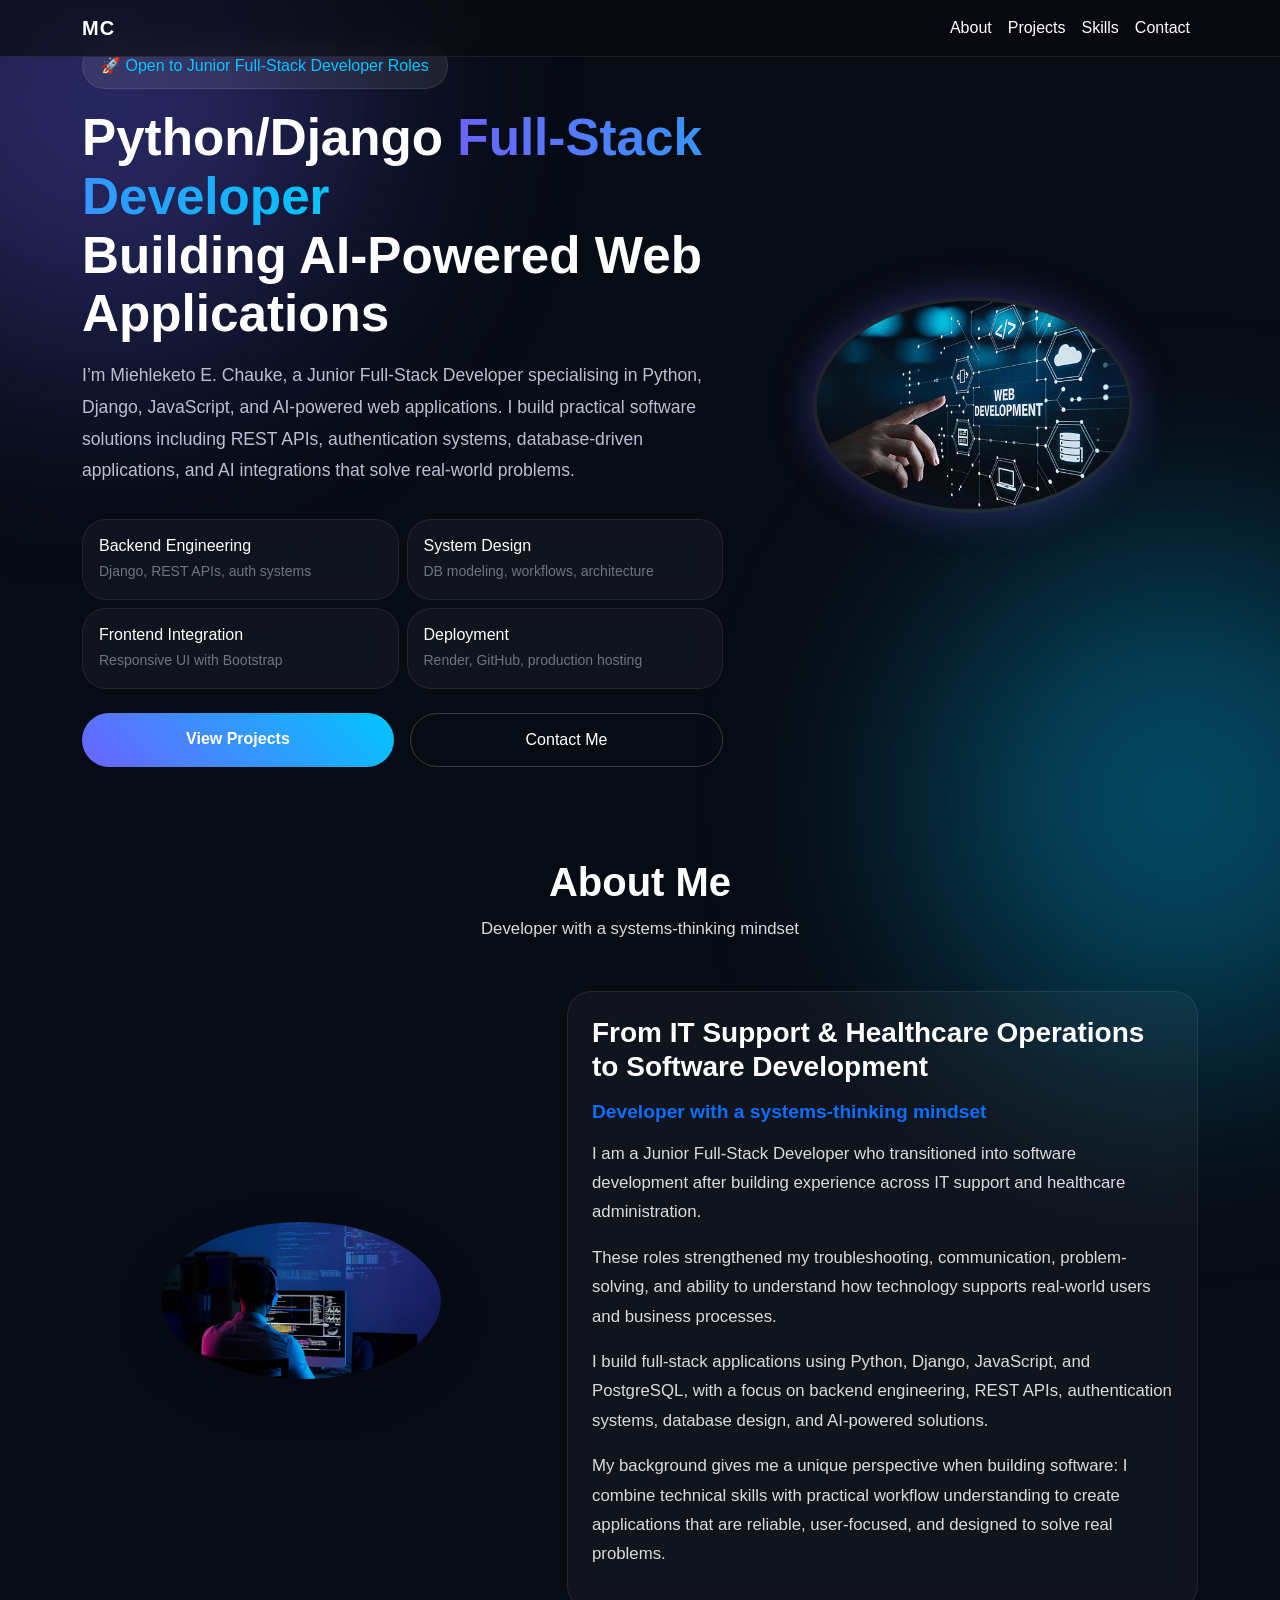
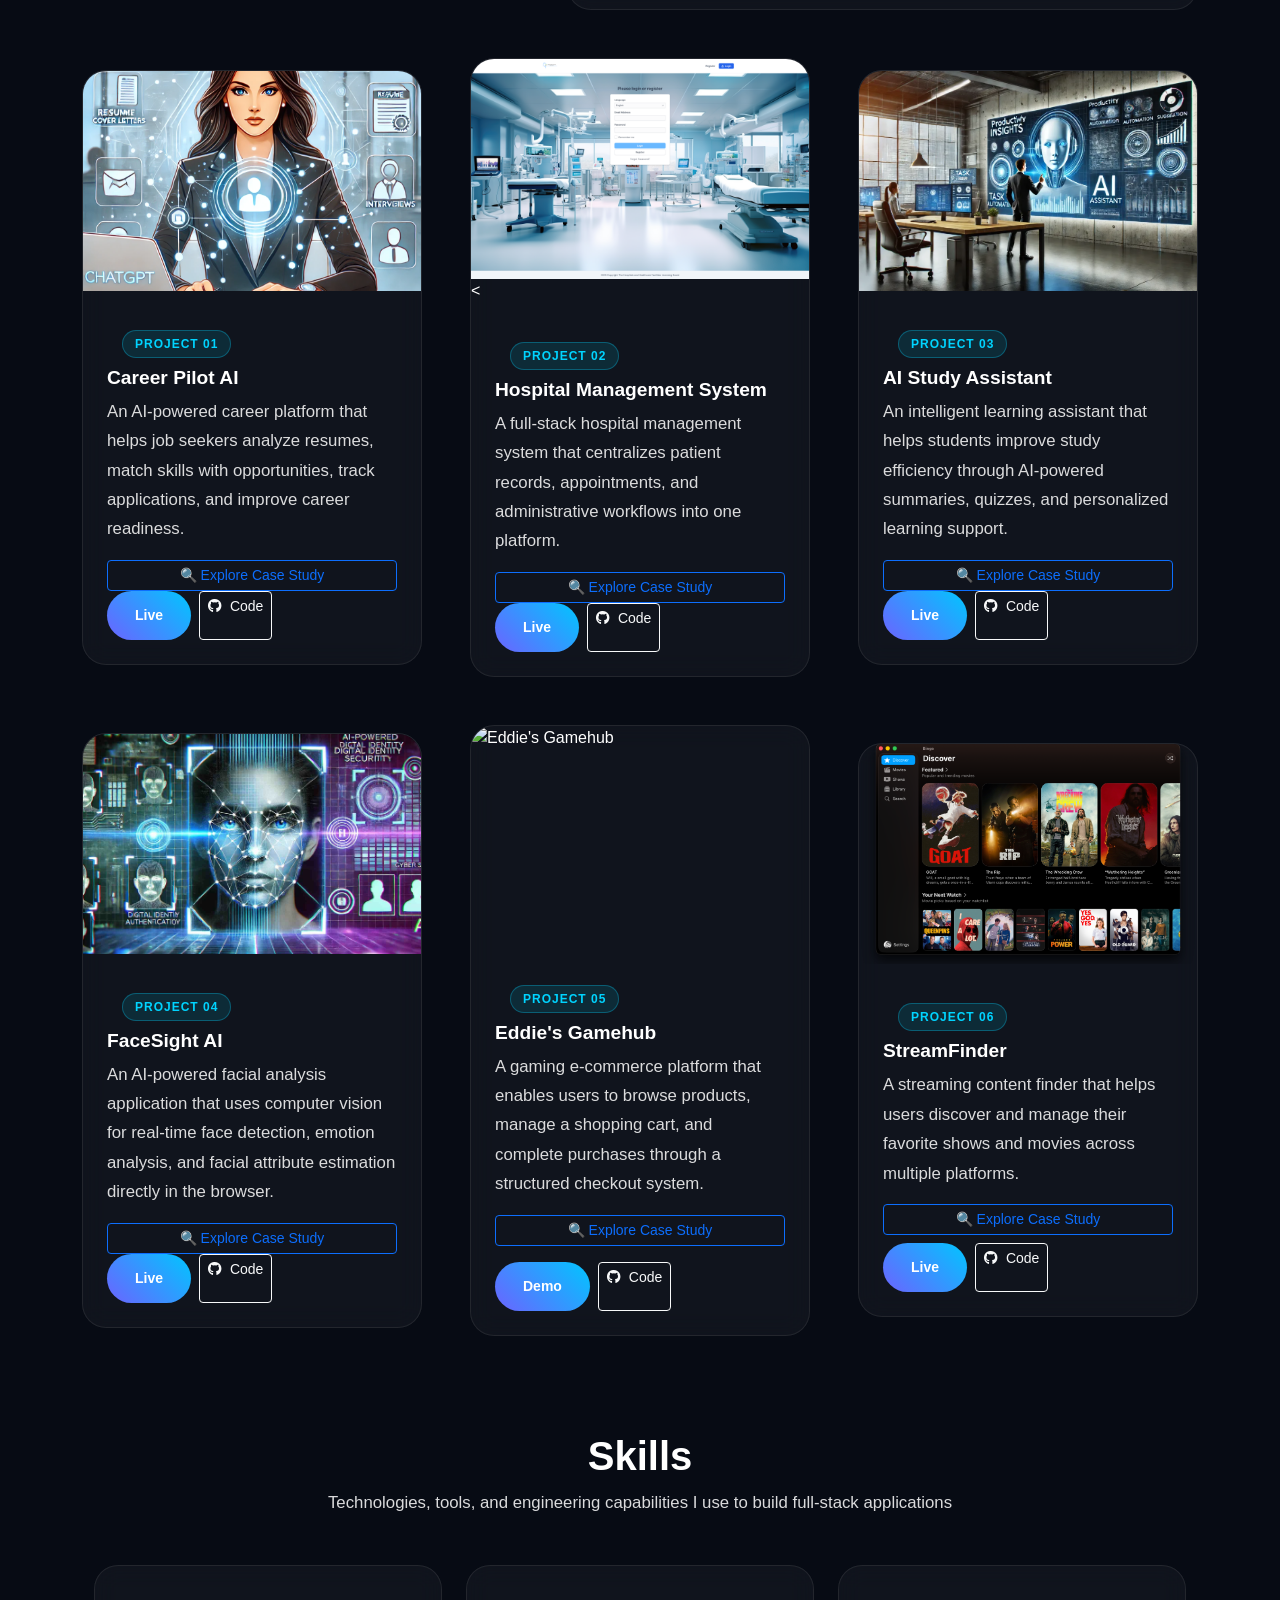
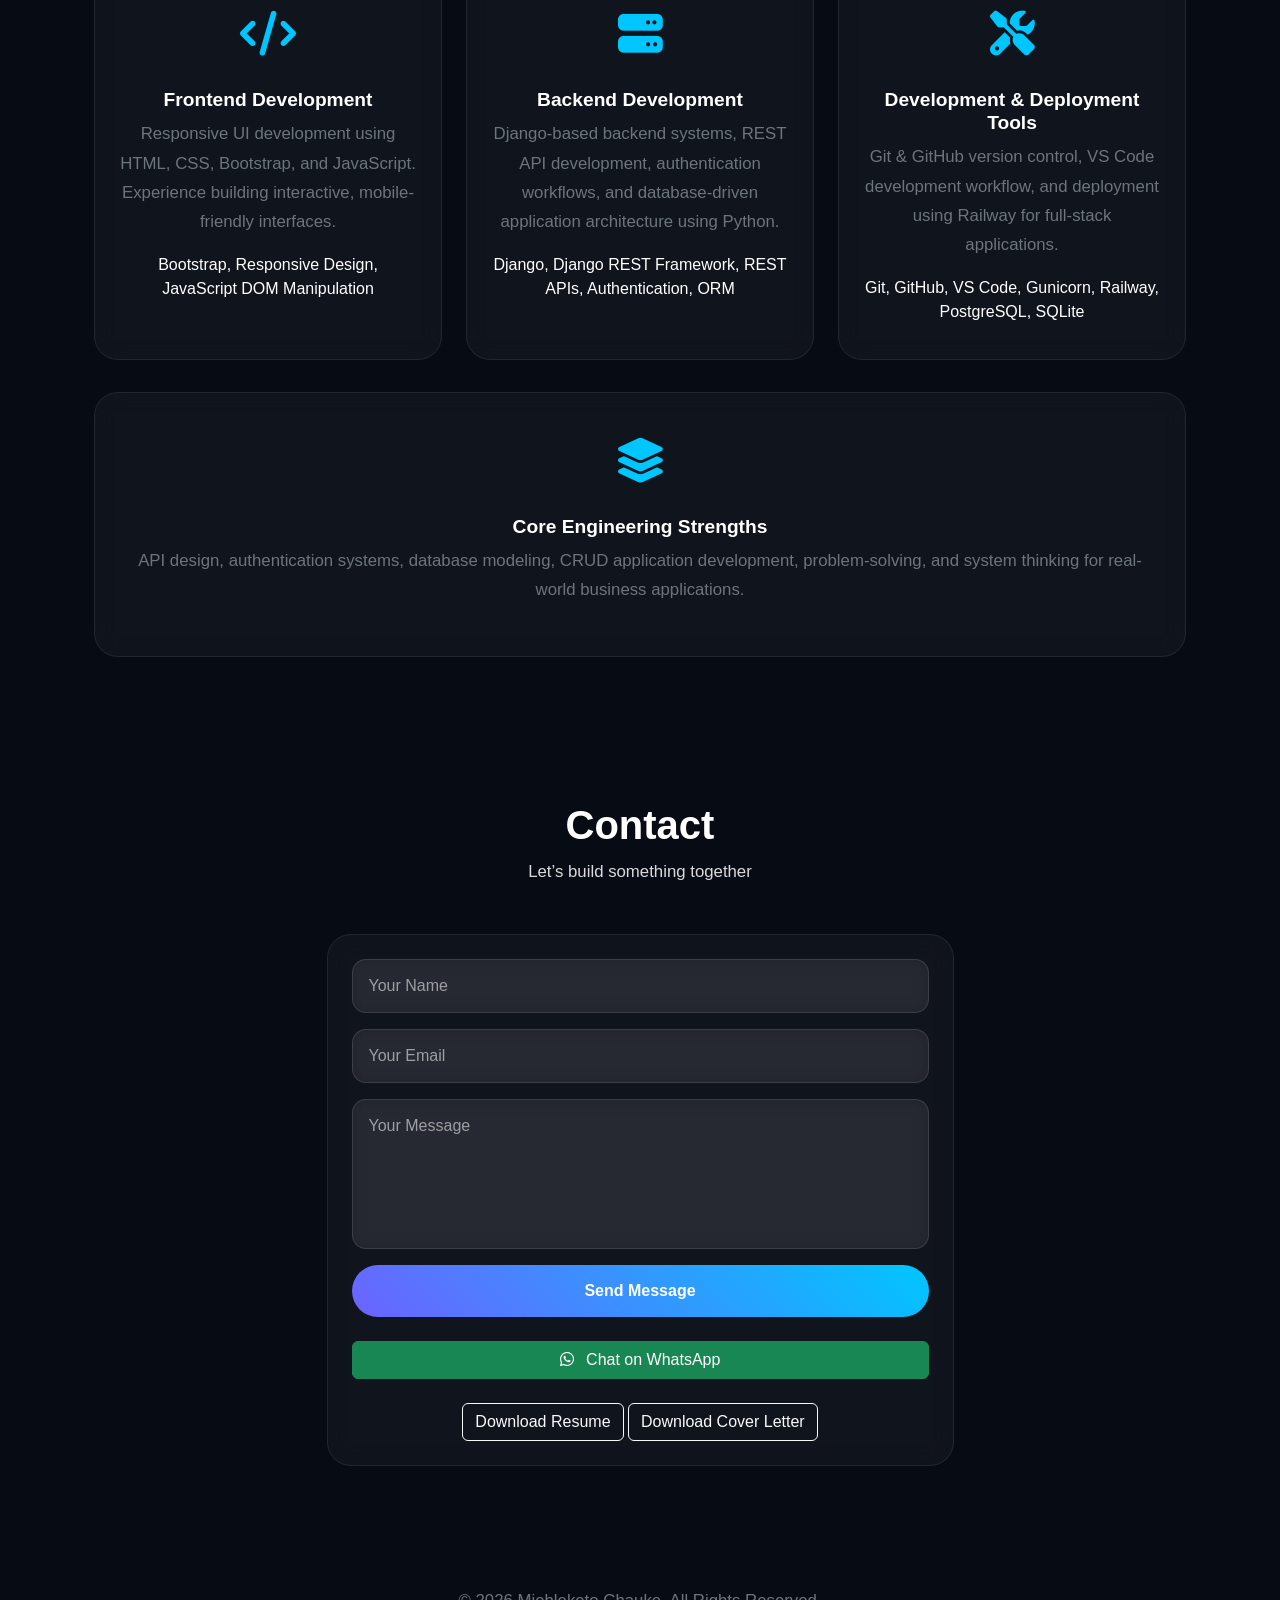
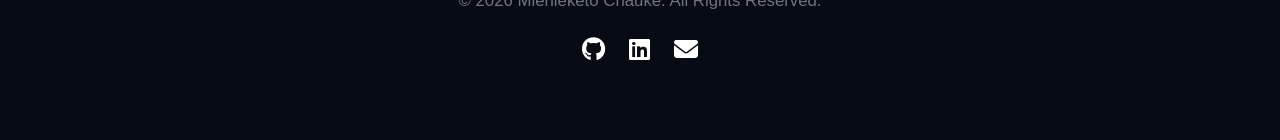
==== index.html @ 741ef3fc "Update portfolio project links and styling" ====
<!-- CACHE TEST 2026 FIX -->
<!DOCTYPE html>
<html lang="en">
<head>
<meta charset="UTF-8" />
<meta name="viewport" content="width=device-width, initial-scale=1.0"/>

<title>Miehleketo Chauke | Full-Stack Developer</title>

<!-- Bootstrap -->
<link href="https://cdn.jsdelivr.net/npm/bootstrap@5.3.3/dist/css/bootstrap.min.css" rel="stylesheet">

<!-- Font Awesome -->
<link rel="stylesheet"
href="https://cdnjs.cloudflare.com/ajax/libs/font-awesome/6.5.2/css/all.min.css"/>

<!-- AOS Animation -->
<link href="https://unpkg.com/aos@2.3.4/dist/aos.css" rel="stylesheet">

<style>

/* =========================
   GLOBAL
========================= */

:root{
    --primary:#6c63ff;
    --secondary:#00c6ff;
    --bg:#070b14;
    --card:#111827;
    --text:#ffffff;
    --muted:#b8c1d1;
}

html{
    scroll-behavior:smooth;
}

body{
    background:var(--bg);
    color:var(--text);
    font-family:'Segoe UI',sans-serif;
    overflow-x:hidden;
}

/* Background Glow */

body::before,
body::after{
    content:"";
    position:fixed;
    width:500px;
    height:500px;
    border-radius:50%;
    filter:blur(120px);
    z-index:-1;
    opacity:.35;
}

body::before{
    background:var(--primary);
    top:-150px;
    left:-150px;
}

body::after{
    background:var(--secondary);
    bottom:-150px;
    right:-150px;
}

/* =========================
   NAVBAR
========================= */

.navbar{
    background:rgba(10,10,15,.65);
    backdrop-filter:blur(10px);
    border-bottom:1px solid rgba(255,255,255,.08);
}

.navbar-brand{
    font-weight:700;
    letter-spacing:1px;
}

.nav-link{
    color:white !important;
    transition:.3s;
}

.nav-link:hover{
    color:var(--secondary) !important;
}

/* =========================
   HERO
========================= */

.hero-section{
    min-height:90vh;
    display:flex;
    align-items:center;
    position:relative;
}

.hero-badge{
    background:rgba(255,255,255,.08);
    border:1px solid rgba(255,255,255,.1);
    padding:10px 18px;
    border-radius:30px;
    display:inline-block;
    margin-bottom:20px;
    color:var(--secondary);
}

.hero-title {
    font-size: clamp(1.9rem, 4vw, 3.6rem);
    font-weight: 800;
    line-height: 1.15;
}
.gradient-text{
    background:linear-gradient(90deg,var(--primary),var(--secondary));
    -webkit-background-clip:text;
    -webkit-text-fill-color:transparent;
}

.hero-description{
    color:var(--muted);
    font-size:1.1rem;
    line-height:1.8;
    max-width:700px;
}

.hero-buttons{
    margin-top:35px;
}

.btn-glow{
    background:linear-gradient(45deg,var(--primary),var(--secondary));
    border:none;
    color:white;
    padding:14px 28px;
    border-radius:40px;
    font-weight:600;
    transition:.35s;
}

.btn-glow:hover{
    transform:translateY(-3px);
    box-shadow:0 0 25px rgba(108,99,255,.5);
}

.btn-outline-custom{
    border:1px solid rgba(255,255,255,.2);
    color:white;
    padding:14px 28px;
    border-radius:40px;
    transition:.3s;
}

.btn-outline-custom:hover{
    background:white;
    color:black;
}

.hero-image{
    width:320px;
    border-radius:50%;
    border:4px solid rgba(255,255,255,.1);
    box-shadow:0 0 40px rgba(108,99,255,.35);
    animation:float 4s ease-in-out infinite;
}

@keyframes float{
    0%{transform:translateY(0px);}
    50%{transform:translateY(-12px);}
    100%{transform:translateY(0px);}
}

/* =========================
   SECTION TITLE
========================= */

.section-title{
    font-size:2.5rem;
    font-weight:700;
}

.section-subtitle{
    color:var(--muted);
}

/* =========================
   GLASS CARD
========================= */

.glass{
    background:rgba(255,255,255,.04);
    border:1px solid rgba(255,255,255,.08);
    border-radius:24px;
    backdrop-filter:blur(12px);
    transition:.35s;
}

.glass:hover{
    transform:translateY(-8px);
    box-shadow:0 10px 30px rgba(0,0,0,.35);
}

/* =========================
   PROJECTS
========================= */

.project-card{
    overflow:hidden;
    height:100%;
}

.project-card img{
    height:220px;
    width:100%;
    object-fit:cover;
}

.project-content{
    padding:24px;
}

.project-content p{
    color:var(--muted);
}

.badge-tech{
    background:rgba(255,255,255,.08);
    color:white;
    padding:8px 12px;
    border-radius:20px;
    font-size:.75rem;
}

/* =========================
   SKILLS
========================= */

.skill-card{
    padding:35px 25px;
    text-align:center;
    height:100%;
}

.skill-icon{
    font-size:2.8rem;
    margin-bottom:20px;
    color:var(--secondary);
}

/* =========================
   CONTACT
========================= */
.form-control{
    background: rgba(255,255,255,0.06);
    border: 1px solid rgba(255,255,255,0.12);
    color: white;
    padding: 14px 16px;
    border-radius: 14px;
    transition: .3s ease;
    backdrop-filter: blur(10px);
}

.form-control::placeholder{
    color: rgba(255,255,255,0.55);
}

.form-control:focus{
    background: rgba(255,255,255,0.08);
    color: white;
    border-color: var(--secondary);
    box-shadow: 0 0 0 4px rgba(0,198,255,0.12);
}

textarea.form-control{
    resize: none;
}

/* =========================
   RESPONSIVE
========================= */

#about p {
    font-size: 1.05rem;
    line-height: 1.75;
    color: rgba(255,255,255,0.85);
    margin-bottom: 1rem;
}

#about h5 {
    font-size: 1.2rem;
    font-weight: 700;
}

/* =========================
   RESPONSIVE
========================= */

@media (max-width: 576px) {

    .hero-section {
        text-align: center;
        padding-top: 100px;
        padding-bottom: 60px;
    }

    .hero-buttons {
        justify-content: center;
    }

    #about p {
        font-size: 0.98rem;
        line-height: 1.7;
    }

    #about h5 {
        font-size: 1.1rem;
        text-align: center;
    }
}

.project-number{
    display:inline-block;
    align-self:flex-start;
    margin:15px 15px 0;
    padding:4px 12px;
    font-size:.75rem;
    font-weight:700;
    letter-spacing:1px;
    text-transform:uppercase;
    color:#00d4ff;
    background:rgba(0,212,255,.12);
    border:1px solid rgba(0,212,255,.3);
    border-radius:50px;
}

</style>
</head>

<body>

<!-- ================= NAVBAR ================= -->

<nav class="navbar navbar-expand-lg fixed-top">
    <div class="container">

        <a class="navbar-brand text-white" href="#">
            MC
        </a>

        <button class="navbar-toggler text-white"
                data-bs-toggle="collapse"
                data-bs-target="#navMenu">
            <i class="fas fa-bars"></i>
        </button>

        <div class="collapse navbar-collapse" id="navMenu">

            <ul class="navbar-nav ms-auto">

                <li class="nav-item">
                    <a class="nav-link" href="#about">About</a>
                </li>

                <li class="nav-item">
                    <a class="nav-link" href="#projects">Projects</a>
                </li>

                <li class="nav-item">
                    <a class="nav-link" href="#skills">Skills</a>
                </li>

                <li class="nav-item">
                    <a class="nav-link" href="#contact">Contact</a>
                </li>

            </ul>

        </div>
    </div>
</nav>

<!-- ================= HERO ================= -->

<section class="hero-section" id="home">
<div class="container">

<div class="row align-items-center g-4">

<!-- LEFT -->
<div class="col-lg-7" data-aos="fade-right">

<div class="hero-badge">
    🚀 Open to Junior Full-Stack Developer Roles
</div>

<h1 class="hero-title mb-3">

    Python/Django
    <span class="gradient-text">
        Full-Stack Developer
    </span>

    <br>

    Building AI-Powered Web Applications

</h1>

</h1>

<p class="hero-description">
<p class="hero-description">

I’m Miehleketo E. Chauke, a Junior Full-Stack Developer specialising in
Python, Django, JavaScript, and AI-powered web applications.

I build practical software solutions including REST APIs, authentication
systems, database-driven applications, and AI integrations that solve
real-world problems.

</p>

<!-- VALUE GRID -->
<div class="row mt-4 g-2">

<div class="col-12 col-md-6">
    <div class="glass p-3 h-100">
        <h6 class="mb-1">Backend Engineering</h6>
        <small class="text-secondary">
            Django, REST APIs, auth systems
        </small>
    </div>
</div>

<div class="col-12 col-md-6">
    <div class="glass p-3 h-100">
        <h6 class="mb-1">System Design</h6>
        <small class="text-secondary">
            DB modeling, workflows, architecture
        </small>
    </div>
</div>

<div class="col-12 col-md-6">
    <div class="glass p-3 h-100">
        <h6 class="mb-1">Frontend Integration</h6>
        <small class="text-secondary">
            Responsive UI with Bootstrap
        </small>
    </div>
</div>

<div class="col-12 col-md-6">
    <div class="glass p-3 h-100">
        <h6 class="mb-1">Deployment</h6>
        <small class="text-secondary">
            Render, GitHub, production hosting
        </small>
    </div>
</div>

</div>

<!-- CTA -->
<div class="hero-buttons d-flex flex-column flex-sm-row gap-3 mt-4">

<a href="#projects" class="btn btn-glow w-100 w-sm-auto">
    View Projects
</a>

<a href="#contact" class="btn btn-outline-custom w-100 w-sm-auto">
    Contact Me
</a>

</div>

</div>

<!-- RIGHT -->
<div class="col-lg-5 text-center" data-aos="fade-left">

<img src="assets/img/portfolio/WEB.jpg"
     alt="Miehleketo Chauke"
     class="hero-image img-fluid">

</div>

</div>

</div>
</section>

<!-- ================= ABOUT ================= -->

<section id="about" class="py-5">

<div class="container">

<div class="text-center mb-5"
     data-aos="fade-up">

<h2 class="section-title">
    About Me
</h2>

<p class="section-subtitle">
    Developer with a systems-thinking mindset
</p>

</div>

<div class="row align-items-center g-5">

<div class="col-lg-5 text-center"
     data-aos="zoom-in">

<img src="assets/img/portfolio/which-development-job-is-right-for-you.jpg"
     class="img-fluid rounded-circle shadow-lg"
     style="max-width:280px;">

</div>
<div class="col-lg-7" data-aos="fade-left">

    <div class="glass p-4">

        <h3 class="fw-bold mb-3">
            From IT Support & Healthcare Operations to Software Development
        </h3>

        <h5 class="text-primary mb-3">
            Developer with a systems-thinking mindset
        </h5>


        <p>
            I am a Junior Full-Stack Developer who transitioned into software
            development after building experience across IT support and
            healthcare administration.
        </p>


        <p>
            These roles strengthened my troubleshooting, communication,
            problem-solving, and ability to understand how technology supports
            real-world users and business processes.
        </p>


        <p>
            I build full-stack applications using Python, Django, JavaScript,
            and PostgreSQL, with a focus on backend engineering, REST APIs,
            authentication systems, database design, and AI-powered solutions.
        </p>


        <p>
            My background gives me a unique perspective when building software:
            I combine technical skills with practical workflow understanding
            to create applications that are reliable, user-focused, and
            designed to solve real problems.
        </p>

    </div>

</div>

<!-- ================= PROJECTS ================= -->


 <!-- ================= Career Pilot AI ================= -->

 
<div class="col-md-6 col-lg-4" data-aos="fade-up">

    <div class="glass project-card h-100 d-flex flex-column">

        <!-- Project Image -->
        <img src="assets/img/portfolio/ai.png"
             class="img-fluid"
             alt="Career Pilot AI">

        <div class="project-content d-flex flex-column flex-grow-1">
<!-- Project Number -->
<span class="project-number mb-2">
    Project 01
</span>

<!-- Project Title -->
<h5 class="fw-bold mb-2">
    Career Pilot AI
</h5>

<!-- Short Description -->
<p class="mb-3">
    An AI-powered career platform that helps job seekers analyze
    resumes, match skills with opportunities, track applications,
    and improve career readiness.
</p>

            <!-- Case Study Button -->
            <button
                class="btn btn-outline-primary btn-sm"
                data-bs-toggle="collapse"
                data-bs-target="#careerPilotAI">

                🔍 Explore Case Study

            </button>
<!-- Expandable Details -->
<div class="collapse mt-4" id="careerPilotAI">

    <div class="project-details">

        <p class="project-text mb-3">
            <strong>Problem:</strong>
            I noticed that many job seekers struggle with improving their
            CVs, understanding missing skills, and keeping track of multiple
            job applications. I wanted to build a platform that could make
            the job search process more organised and data-driven.
        </p>


        <p class="project-text mb-3">
            <strong>Solution:</strong>
            Career Pilot AI is an AI-powered career platform that helps users
            analyse resumes, compare skills against job requirements, track
            applications, and receive AI-based career recommendations.
        </p>


        <h6 class="fw-bold">
            Features
        </h6>


        <ul class="project-highlights mb-3">

            <li>
                AI resume analysis with ATS-style scoring
            </li>

            <li>
                CV-to-job matching and skill gap identification
            </li>

            <li>
                Job application tracking dashboard
            </li>

            <li>
                AI career assistant for guidance and recommendations
            </li>

        </ul>


        <p class="project-text mb-3">
            <strong>Technical Highlights:</strong>
            Built with Django REST Framework, PostgreSQL, JavaScript,
            JWT authentication, document processing, and Groq AI
            integration for intelligent resume and job analysis.
        </p>


        <!-- Technical Challenges -->
        <h6 class="fw-bold">
            Technical Challenges & Solutions
        </h6>


        <ul class="project-highlights mb-3">


            <li>
                <strong>Challenge: Integrating AI Responses Into My Application</strong><br>
                One of the biggest challenges was making sure AI-generated
                responses could be used reliably by the frontend dashboard.
                AI responses are not always returned in the same format.
                <br><br>
                <strong>Solution:</strong>
                I improved my prompt design, structured the expected AI output,
                and added validation to make sure the application could
                process the responses correctly.
            </li>


            <li>
                <strong>Challenge: Building Secure User Authentication</strong><br>
                Protecting user information and making sure only authorised
                users could access their data was an important part of the
                application.
                <br><br>
                <strong>Solution:</strong>
                I implemented JWT authentication using access and refresh
                tokens to secure API endpoints and manage user sessions.
            </li>


            <li>
                <strong>Challenge: Extracting Information From CV Documents</strong><br>
                Reading information from uploaded resumes was challenging
                because different CV formats contain different structures.
                <br><br>
                <strong>Solution:</strong>
                I researched document processing techniques and implemented
                PDF and DOCX extraction using Python libraries to convert
                uploaded files into readable text for AI analysis.
            </li>


            <li>
                <strong>Challenge: Designing the Application Database</strong><br>
                The system needed to manage users, profiles, applications,
                and application tracking events while keeping the data
                organised.
                <br><br>
                <strong>Solution:</strong>
                I designed Django models and relationships using the ORM,
                which helped me understand how to structure data for a
                larger full-stack application.
            </li>


            <li>
                <strong>Challenge: Deploying a Full AI Application</strong><br>
                Deploying an application with authentication, databases,
                static files, and external APIs required additional testing.
                <br><br>
                <strong>Solution:</strong>
                I configured environment variables, PostgreSQL, Gunicorn,
                and Railway deployment settings to successfully run the
                application in production.
            </li>


        </ul>


        <!-- Technologies -->
        <div class="d-flex flex-wrap gap-2 mb-3">

            <span class="badge-tech">Python</span>
            <span class="badge-tech">Django</span>
            <span class="badge-tech">DRF</span>
            <span class="badge-tech">PostgreSQL</span>
            <span class="badge-tech">JavaScript</span>
            <span class="badge-tech">JWT</span>
            <span class="badge-tech">Groq API</span>
            <span class="badge-tech">AI Integration</span>
            <span class="badge-tech">Railway</span>

        </div>


    </div>

</div>

  <!-- Action Buttons -->
<div class="d-flex gap-2 mt-auto">

    <a href="https://career-pilot-production-4a61.up.railway.app/"
       class="btn btn-glow btn-sm"
       target="_blank"
       rel="noopener noreferrer">

        Live
    </a>


    <a href="https://github.com/Chauke12345/Career-Pilot"
       class="btn btn-outline-light btn-sm"
       target="_blank"
       rel="noopener noreferrer">

        <i class="fab fa-github me-1"></i>
        Code

    </a>

</div>

</div> <!-- /.project-content -->

</div> <!-- /.project-card -->

</div> <!-- /.col -->

            <!-- ================= Hospital Management System ================= -->
<div class="col-md-6 col-lg-4" data-aos="fade-up">

    <div class="glass project-card h-100 d-flex flex-column">

        <!-- Project Image -->
        <img src="assets/img/portfolio/hospital image.png"
             class="img-fluid"
             alt="Hospital Management System">

        <<div class="project-content d-flex flex-column flex-grow-1">

    <!-- Project Number -->
    <span class="project-number mb-2">
        Project 02
    </span>

    <!-- Project Title -->
    <h5 class="fw-bold mb-2">
        Hospital Management System
    </h5>

    <!-- Short Description -->
    <p class="mb-3">
        A full-stack hospital management system that centralizes
        patient records, appointments, and administrative workflows
        into one platform.
    </p>

            <!-- Case Study Button -->
            <button
                class="btn btn-outline-primary btn-sm"
                data-bs-toggle="collapse"
                data-bs-target="#hospitalManagement">

                🔍 Explore Case Study

            </button>

   <!-- Expandable Details -->
<div class="collapse mt-4" id="hospitalManagement">

    <div class="project-details">

        <p class="project-text mb-3">
            <strong>Problem:</strong>
            Having experience around healthcare workflows helped me understand
            how important organised patient information and efficient processes
            are. Manual processes can make it difficult to manage appointments,
            patient records, and daily administrative tasks.
        </p>


        <p class="project-text mb-3">
            <strong>Solution:</strong>
            I built a Hospital Management System that helps organise patient
            information, appointments, admissions, and healthcare workflows
            in one centralised platform.
        </p>


        <h6 class="fw-bold">
            Features
        </h6>


        <ul class="project-highlights mb-3">

            <li>
                Patient record management
            </li>

            <li>
                Doctor and appointment management
            </li>

            <li>
                Admission and patient tracking workflows
            </li>

            <li>
                User authentication and access management
            </li>

        </ul>


        <p class="project-text mb-3">
            <strong>Technical Highlights:</strong>
            Built with Django and PostgreSQL using Django ORM,
            relational database models, authentication workflows,
            CRUD operations, and role-based access control.
        </p>


        <!-- Technical Challenges -->
        <h6 class="fw-bold">
            Technical Challenges & Solutions
        </h6>


        <ul class="project-highlights mb-3">


            <li>
                <strong>Challenge: Designing Healthcare Data Relationships</strong><br>
                One of the biggest challenges was deciding how different
                healthcare records should connect, such as patients,
                doctors, appointments, admissions, and prescriptions.
                <br><br>
                <strong>Solution:</strong>
                I designed Django models with clear relationships using
                foreign keys and the ORM, which helped me understand how
                real-world processes can be represented in a database.
            </li>


            <li>
                <strong>Challenge: Managing Different User Permissions</strong><br>
                Different users need access to different parts of the system,
                which required thinking carefully about security and access.
                <br><br>
                <strong>Solution:</strong>
                I implemented authentication and permission-based access
                controls to make sure users could only access features
                relevant to their roles.
            </li>


            <li>
                <strong>Challenge: Turning Real Healthcare Workflows Into Software</strong><br>
                Converting processes like admissions, appointments, and
                patient tracking into application features required planning.
                <br><br>
                <strong>Solution:</strong>
                I analysed existing healthcare workflows and broke them down
                into smaller features before designing the application
                structure.
            </li>


            <li>
                <strong>Challenge: Keeping Data Accurate and Organised</strong><br>
                Healthcare systems depend on reliable information, so
                preventing incorrect or incomplete data was important.
                <br><br>
                <strong>Solution:</strong>
                I used Django forms, model validation, and database
                relationships to improve data consistency and reduce errors.
            </li>


        </ul>


        <!-- Technologies -->
        <div class="d-flex flex-wrap gap-2 mb-3">

            <span class="badge-tech">Python</span>
            <span class="badge-tech">Django</span>
            <span class="badge-tech">Bootstrap</span>
            <span class="badge-tech">PostgreSQL</span>

        </div>


    </div>

</div>

            <!-- Action Buttons -->
            <div class="d-flex gap-2 mt-auto">

                <a href="https://miehleketo.pythonanywhere.com/"
                   class="btn btn-glow btn-sm"
                   target="_blank"
                   rel="noopener noreferrer">

                    Live

                </a>

                <a href="https://github.com/Chauke12345/Hospital_Patients_Management.git"
                   class="btn btn-outline-light btn-sm"
                   target="_blank"
                   rel="noopener noreferrer">

                    <i class="fab fa-github me-1"></i>
                    Code

                </a>

            </div>

        </div>

    </div>

</div>
          <!-- ================= AI Study Assistant ================= -->
<div class="col-md-6 col-lg-4" data-aos="fade-up">

    <div class="glass project-card h-100 d-flex flex-column">

        <!-- Project Image -->
        <img src="assets/img/portfolio/AI ASSIST.webp"
             class="img-fluid"
             alt="AI Study Assistant">
<div class="project-content d-flex flex-column flex-grow-1">

    <!-- Project Number -->
    <span class="project-number mb-2">
        Project 03
    </span>

    <!-- Project Title -->
    <h5 class="fw-bold mb-2">
        AI Study Assistant
    </h5>

    <!-- Short Description -->
    <p class="mb-3">
        An intelligent learning assistant that helps students improve
        study efficiency through AI-powered summaries, quizzes,
        and personalized learning support.
    </p>

            <!-- Case Study Button -->
            <button
                class="btn btn-outline-primary btn-sm"
                data-bs-toggle="collapse"
                data-bs-target="#aiStudyAssistant">

                🔍 Explore Case Study

            </button>

      <!-- Expandable Details -->
<div class="collapse mt-4" id="aiStudyAssistant">

    <div class="project-details">

        <p class="project-text mb-3">
            <strong>Problem:</strong>
            I wanted to build a tool that could help students study more
            effectively by making it easier to understand learning material,
            create practice questions, and receive quick feedback.
        </p>


        <p class="project-text mb-3">
            <strong>Solution:</strong>
            AI Study Assistant is an AI-powered learning platform that helps
            users summarise study content, generate quizzes, evaluate answers,
            and organise their learning process using AI features.
        </p>


        <h6 class="fw-bold">
            Features
        </h6>


        <ul class="project-highlights mb-3">

            <li>
                AI-generated summaries from study material
            </li>

            <li>
                Quiz generation using Groq API
            </li>

            <li>
                Automated answer evaluation and feedback
            </li>

            <li>
                Tracking and managing learning activities
            </li>

        </ul>


        <p class="project-text mb-3">
            <strong>Technical Highlights:</strong>
            Built with Django and PostgreSQL, integrating Groq AI for
            generating learning content, Django ORM for data management,
            authentication workflows, and deployed using Gunicorn on Render.
        </p>


        <!-- Technical Challenges -->
        <h6 class="fw-bold">
            Technical Challenges & Solutions
        </h6>


        <ul class="project-highlights mb-3">


            <li>
                <strong>Challenge: Connecting an AI Service to My Application</strong><br>
                One of the biggest learning points was understanding how to
                communicate with an external AI API and use the responses
                inside my Django application.
                <br><br>
                <strong>Solution:</strong>
                I integrated the Groq API, learned how to send structured
                requests, handle responses, and display AI-generated content
                correctly to users.
            </li>


            <li>
                <strong>Challenge: Getting Consistent AI Responses</strong><br>
                AI responses can sometimes vary, which made it difficult to
                display information in a predictable way.
                <br><br>
                <strong>Solution:</strong>
                I improved my prompts and structured the expected output
                format so the application could process AI responses more
                reliably.
            </li>


            <li>
                <strong>Challenge: Managing AI-Generated Data</strong><br>
                Storing study materials, generated quizzes, and user progress
                required careful planning.
                <br><br>
                <strong>Solution:</strong>
                I designed Django models and database relationships to store
                and manage learning data in a structured way.
            </li>


            <li>
                <strong>Challenge: Deploying an AI Application</strong><br>
                Deploying an application with external APIs and database
                requirements required additional configuration.
                <br><br>
                <strong>Solution:</strong>
                I learned how to configure environment variables, connect
                PostgreSQL, use Gunicorn, and deploy the application on
                Render successfully.
            </li>


        </ul>


        <!-- Technologies -->
        <div class="d-flex flex-wrap gap-2 mb-3">

            <span class="badge-tech">Python</span>
            <span class="badge-tech">Django</span>
            <span class="badge-tech">PostgreSQL</span>
            <span class="badge-tech">Groq API</span>
            <span class="badge-tech">Bootstrap</span>
            <span class="badge-tech">Gunicorn</span>
            <span class="badge-tech">Render</span>

        </div>


    </div>

</div>
          <!-- Action Buttons -->
<div class="d-flex gap-2 mt-auto">

    <a href="https://ai-study-assistant-production-0cdc.up.railway.app/"
       class="btn btn-glow btn-sm"
       target="_blank">

        Live

    </a>

    <a href="https://github.com/Chauke12345/AI-Study-Assistant.git"
      class="btn btn-outline-light btn-sm"
                   target="_blank"
                   rel="noopener noreferrer">

                    <i class="fab fa-github me-1"></i>
        Code

    </a>

</div>

</div> <!-- /.project-content -->

</div> <!-- /.project-card -->

</div> <!-- /.col -->
            <!-- ================= FaceSight AI ================= -->
<div class="col-md-6 col-lg-4" data-aos="fade-up">

    <div class="glass project-card h-100 d-flex flex-column">

        <!-- Project Image -->
        <img src="assets/img/portfolio/face.jpg"
             class="img-fluid"
             alt="FaceSight AI">

       <div class="project-content d-flex flex-column flex-grow-1">

    <!-- Project Number -->
    <span class="project-number mb-2">
        Project 04
    </span>

    <!-- Project Title -->
    <h5 class="fw-bold mb-2">
        FaceSight AI
    </h5>

    <!-- Short Description -->
    <p class="mb-3">
        An AI-powered facial analysis application that uses computer
        vision for real-time face detection, emotion analysis,
        and facial attribute estimation directly in the browser.
    </p>

            <!-- Case Study Button -->
            <button
                class="btn btn-outline-primary btn-sm"
                data-bs-toggle="collapse"
                data-bs-target="#faceSightAI">

                🔍 Explore Case Study

            </button>

      <!-- Expandable Details -->
<div class="collapse mt-4" id="faceSightAI">

    <div class="project-details">

        <p class="project-text mb-3">
            <strong>Problem:</strong>
            I wanted to explore how AI could be used in a practical web
            application. Many computer vision tools require users to install
            extra software or use complex setups, so I wanted to create a
            simpler browser-based experience.
        </p>


        <p class="project-text mb-3">
            <strong>Solution:</strong>
            FaceSight AI is a browser-based facial analysis application that
            uses the user's webcam to detect faces, analyse emotions, and
            estimate facial attributes without requiring additional software
            installation.
        </p>


        <h6 class="fw-bold">
            Features
        </h6>


        <ul class="project-highlights mb-3">

            <li>
                Real-time face detection using a webcam
            </li>

            <li>
                Emotion recognition and facial analysis
            </li>

            <li>
                Age and gender estimation
            </li>

            <li>
                AI processing directly in the browser using face-api.js
            </li>

        </ul>


        <p class="project-text mb-3">
            <strong>Technical Highlights:</strong>
            Built with Django and JavaScript, integrating face-api.js for
            browser-based AI processing, webcam access, machine learning
            models, and deployed using Gunicorn on Railway.
        </p>


        <!-- Technical Challenges -->
        <h6 class="fw-bold">
            Technical Challenges & Solutions
        </h6>


        <ul class="project-highlights mb-3">


            <li>
                <strong>Challenge: Running AI Models in the Browser</strong><br>
                One of the biggest challenges was understanding how to run
                machine learning models efficiently without sending all the
                processing to the backend.
                <br><br>
                <strong>Solution:</strong>
                I researched browser-based AI tools and used face-api.js to
                run the models directly in the user's browser, reducing
                server workload and improving response time.
            </li>


            <li>
                <strong>Challenge: Connecting the Webcam with the Application</strong><br>
                Accessing the user's camera and processing live video was
                challenging because browser permissions and video streams
                needed to be handled correctly.
                <br><br>
                <strong>Solution:</strong>
                I used JavaScript browser media APIs to request webcam access,
                capture video input, and connect the stream with the AI
                detection process.
            </li>


            <li>
                <strong>Challenge: Loading AI Models Correctly</strong><br>
                The application needed to make sure all required AI models
                were loaded before starting face detection.
                <br><br>
                <strong>Solution:</strong>
                I created a model loading process that checks when the AI
                files are ready before allowing detection to begin.
            </li>


            <li>
                <strong>Challenge: Improving Real-Time Performance</strong><br>
                Running face detection continuously can affect browser
                performance, especially on lower-powered devices.
                <br><br>
                <strong>Solution:</strong>
                I adjusted the detection process and reduced unnecessary
                processing to create a smoother user experience while
                maintaining accurate results.
            </li>


        </ul>


        <!-- Technologies -->
        <div class="d-flex flex-wrap gap-2 mb-3">

            <span class="badge-tech">Python</span>
            <span class="badge-tech">Django</span>
            <span class="badge-tech">JavaScript</span>
            <span class="badge-tech">face-api.js</span>
            <span class="badge-tech">Computer Vision</span>
            <span class="badge-tech">Railway</span>

        </div>


    </div>

</div>

    <!-- Action Buttons -->
<div class="d-flex gap-2 mt-auto">
<a 
    href="https://web-production-8699f.up.railway.app"
     class="btn btn-glow btn-sm"
                   target="_blank"
                   rel="noopener noreferrer">
    Live
</a>

    <a href="https://github.com/Chauke12345/FaceSight-AI"
     class="btn btn-outline-light btn-sm"
                   target="_blank"
                   rel="noopener noreferrer">

                    <i class="fab fa-github me-1"></i>
        Code

    </a>

</div>

</div> <!-- /.project-content -->

</div> <!-- /.project-card -->

</div> <!-- /.col -->

<!-- ================= Project 5 - Eddie's Gamehub ================= -->
<div class="col-md-6 col-lg-4" data-aos="fade-up">

    <div class="glass project-card h-100 d-flex flex-column">

        <!-- Project Image -->
        <img src="assets/img/portfolio/kof4.jpg"
             class="img-fluid"
             alt="Eddie's Gamehub">

        <div class="project-content d-flex flex-column flex-grow-1">

            <!-- Project Number -->
            <span class="project-number mb-2">
                Project 05
            </span>

            <!-- Project Title -->
            <h5 class="fw-bold mb-2">
                Eddie's Gamehub
            </h5>

            <!-- Short Description -->
            <p class="mb-3">
                A gaming e-commerce platform that enables users to browse
                products, manage a shopping cart, and complete purchases
                through a structured checkout system.
            </p>

           <!-- Case Study Button -->
<button
    class="btn btn-outline-primary btn-sm mb-3"
    data-bs-toggle="collapse"
    data-bs-target="#eddiesGamehub">

    🔍 Explore Case Study

</button>


<!-- Expandable Case Study -->
<div class="collapse mt-4" id="eddiesGamehub">

    <div class="project-details">

        <h6 class="fw-bold mb-3">
            Technical Challenges & Solutions
        </h6>


        <ul class="mb-0">


            <li class="mb-3">

                <strong>
                    Challenge: Building a Shopping Cart System
                </strong>

                <br>

                Creating a shopping cart required users to add products,
                update quantities, and keep their selections before checkout.

                <br><br>

                <strong>
                    Solution:
                </strong>

                I implemented Django sessions to store cart information,
                allowing users to manage items without requiring an account.
                This helped me understand session management and temporary
                data storage in web applications.

            </li>



            <li class="mb-3">

                <strong>
                    Challenge: Designing the Database Structure
                </strong>

                <br>

                Connecting products, customers, orders, and order items
                correctly was challenging because each part of the system
                depended on accurate relationships.

                <br><br>

                <strong>
                    Solution:
                </strong>

                I designed Django models using relationships between tables
                and used the Django ORM to manage product, order, and customer
                data efficiently.

            </li>



            <li class="mb-3">

                <strong>
                    Challenge: Creating the Checkout Process
                </strong>

                <br>

                Converting cart items into completed orders required handling
                customer information, product details, and order records
                correctly.

                <br><br>

                <strong>
                    Solution:
                </strong>

                I created checkout logic that processes cart data and saves
                completed orders into the database while maintaining accurate
                records of purchases.

            </li>



            <li>

                <strong>
                    Challenge: Improving the User Experience
                </strong>

                <br>

                The goal was to create an e-commerce experience that was
                simple, responsive, and easy for users to navigate.

                <br><br>

                <strong>
                    Solution:
                </strong>

                I used Bootstrap components, Django templates, and JavaScript
                enhancements to improve the interface and create a smoother
                shopping experience across different screen sizes.

            </li>


        </ul>


    </div>

</div>
            <!-- Action Buttons -->
            <div class="d-flex gap-2 mt-auto">

                <a href="https://www.youtube.com/watch?v=xmTsUmhADi0&list=PLX4Evd3Q3f9RevFMxofr29lLbGKUNFqV-&index=2"
                   class="btn btn-glow btn-sm"
                   target="_blank"
                   rel="noopener noreferrer">

                    Demo

                </a>

                <a href="https://github.com/Chauke12345/Eddies-Gamehub.git"
                   class="btn btn-outline-light btn-sm"
                   target="_blank"
                   rel="noopener noreferrer">

                    <i class="fab fa-github me-1"></i>
                    Code

                </a>

            </div>

        </div>

    </div>

</div>
  <!-- ================= Project 6 - StreamFinder ================= -->
<div class="col-md-6 col-lg-4" data-aos="fade-up">

    <div class="glass project-card h-100 d-flex flex-column">

        <!-- Project Image -->
        <img src="assets/img/portfolio/Mac-Raw-1.webp"
             class="img-fluid"
             alt="StreamFinder project screenshot">

        <div class="project-content d-flex flex-column flex-grow-1">

            <!-- Project Number -->
            <span class="project-number mb-2">
                Project 06
            </span>

            <!-- Project Title -->
            <h5 class="fw-bold mb-2">
                StreamFinder
            </h5>

            <!-- Short Description -->
            <p class="mb-3">
                A streaming content finder that helps users discover and manage
                their favorite shows and movies across multiple platforms.
            </p>


    <!-- Case Study Button -->
<button 
    class="btn btn-outline-primary btn-sm mb-2"
    data-bs-toggle="collapse"
    data-bs-target="#streamFinder">

    🔍 Explore Case Study

</button>


<!-- Expandable Details -->
<div class="collapse mt-4" id="streamFinder">

    <div class="project-details">


        <!-- Technical Challenges -->
        <h6 class="fw-bold">
            Technical Challenges & Solutions
        </h6>


        <ul class="project-highlights mb-3">


            <li>
                <strong>Challenge: Integrating the TMDB API</strong><br>
                The main challenge was understanding the external API structure,
                managing API requests, and correctly displaying movie data returned
                from the service.
                <br><br>

                <strong>Solution:</strong>
                I implemented asynchronous JavaScript requests using fetch(),
                processed JSON responses, and created dynamic rendering logic
                to display movie titles, images, descriptions, and trailers.
            </li>


            <li>
                <strong>Challenge: Handling Missing or Failed API Responses</strong><br>
                External API data could sometimes be unavailable, incomplete,
                or return unexpected results.
                <br><br>

                <strong>Solution:</strong>
                I added error handling and validation checks to prevent application
                failures and provide users with meaningful feedback when content
                could not be loaded.
            </li>


            <li>
                <strong>Challenge: Building a Dynamic User Interface</strong><br>
                Updating search results and movie information without refreshing
                the page required managing frontend interactions efficiently.
                <br><br>

                <strong>Solution:</strong>
                I used JavaScript DOM manipulation to update content dynamically,
                allowing users to search movies, view details, and browse categories
                smoothly.
            </li>


            <li>
                <strong>Challenge: Implementing the Favourite Movies Feature</strong><br>
                The application needed a way to remember user-selected movies
                without requiring a backend database.
                <br><br>

                <strong>Solution:</strong>
                I implemented browser localStorage to save favourite movies and
                restore user selections when returning to the application.
            </li>


        </ul>


    </div>

</div>

            <div class="d-flex gap-2 mt-auto">

                <a href="https://chauke12345.github.io/StreamFinder/"
                   target="_blank"
                   class="btn btn-glow btn-sm">

                    Live

                </a>


                <a href="https://github.com/Chauke12345/StreamFinder.git"
                   target="_blank"
                   class="btn btn-outline-light btn-sm">

                    <i class="fab fa-github me-1"></i>
                    Code

                </a>

            </div>


        </div>

    </div>

</div>
<!-- ================= SKILLS ================= -->

<section id="skills" class="py-5">

<div class="container">

<!-- SECTION HEADER -->
<div class="text-center mb-5"
     data-aos="fade-up">

<h2 class="section-title">
Skills
</h2>

<p class="section-subtitle">
Technologies, tools, and engineering capabilities I use to build full-stack applications
</p>


</div>

<div class="row g-4">

<!-- FRONTEND -->
<div class="col-md-4"
     data-aos="zoom-in">

<div class="glass skill-card">

<div class="skill-icon">
<i class="fas fa-code"></i>
</div>

<h5>
Frontend Development
</h5>

<p class="text-secondary">
Responsive UI development using HTML, CSS, Bootstrap, and JavaScript. Experience building interactive, mobile-friendly interfaces.
</p>
Bootstrap, Responsive Design, JavaScript DOM Manipulation

</div>
</div>

<!-- BACKEND -->
<div class="col-md-4"
     data-aos="zoom-in"
     data-aos-delay="100">

<div class="glass skill-card">

<div class="skill-icon">
<i class="fas fa-server"></i>
</div>

<h5>
Backend Development
</h5>

<p class="text-secondary">
Django-based backend systems, REST API development, authentication workflows, and database-driven application architecture using Python.
</p>
Django, Django REST Framework, REST APIs, Authentication, ORM

</div>
</div>

<!-- TOOLS -->
<div class="col-md-4"
     data-aos="zoom-in"
     data-aos-delay="200">

<div class="glass skill-card">

<div class="skill-icon">
<i class="fas fa-tools"></i>
</div>

<h5>
Development & Deployment Tools
</h5>

<p class="text-secondary">
Git & GitHub version control, VS Code development workflow, and deployment using Railway for full-stack applications.
</p>
Git, GitHub, VS Code, Gunicorn, Railway, PostgreSQL, SQLite

</div>
</div>

</div>

<!-- EXTRA SKILLS ROW -->
<div class="row g-4 mt-2">

<div class="col-md-12"
     data-aos="fade-up">

<div class="glass skill-card">

<div class="skill-icon">
<i class="fas fa-layer-group"></i>
</div>

<h5>
Core Engineering Strengths
</h5>

<p class="text-secondary">
API design, authentication systems, database modeling, CRUD application development, problem-solving, and system thinking for real-world business applications.
</p>

</div>

</div>

</div>

</div>
</section>

<!-- ================= CONTACT ================= -->

<section id="contact" class="py-5">

<div class="container">

<div class="text-center mb-5"
     data-aos="fade-up">

<h2 class="section-title">
Contact
</h2>

<p class="section-subtitle">
Let’s build something together
</p>

</div>

<div class="row justify-content-center">

<div class="col-lg-7"
     data-aos="fade-up">

<div class="glass p-4">

<form action="https://formspree.io/f/xeevvqkp"
      method="POST">

<input type="text"
       class="form-control mb-3"
       name="name"
       placeholder="Your Name"
       required>

<input type="email"
       class="form-control mb-3"
       name="email"
       placeholder="Your Email"
       required>

<textarea class="form-control mb-3"
          rows="5"
          name="message"
          placeholder="Your Message"
          required></textarea>

<button class="btn btn-glow w-100">
    Send Message
</button>

</form>
<div class="text-center mt-3">

<a href="https://wa.me/2733141222"
   target="_blank"
   class="btn btn-success w-100 mt-2">

   <i class="fab fa-whatsapp me-2"></i>
   Chat on WhatsApp
</a>

</div>

<div class="text-center mt-4">

<a href="assets/img/portfolio/CV_Miehleketo_Chauke.pdf"
   class="btn btn-outline-light"
   download>
   Download Resume
</a>

<a href="assets/img/portfolio/Edward%20_Chauke_Resume.pdf"
   class="btn btn-outline-light"
   download>
   Download Cover Letter
</a>

</div>

</div>
</div>
</div>
</div>
</section>

<!-- ================= FOOTER ================= -->

<footer class="py-4 text-center">

<div class="container">

<p class="text-secondary mb-3">
© 2026 Miehleketo Chauke. All Rights Reserved.
</p>

<div class="d-flex justify-content-center gap-4">

<a href="https://github.com/Chauke12345"
   class="text-white fs-4">
   <i class="fab fa-github"></i>
</a>

<a href="https://www.linkedin.com/in/miehleketo-chauke-9301a8232/"
   class="text-white fs-4">
   <i class="fab fa-linkedin"></i>
</a>

<a href="mailto:miehleketochauke360@gmail.com?subject=Junior%20Full-Stack%20Developer%20Opportunity"
   class="text-white fs-4">
   <i class="fas fa-envelope"></i>
</a>

</div>
</div>
</footer>

<!-- Bootstrap -->
<script src="https://cdn.jsdelivr.net/npm/bootstrap@5.3.3/dist/js/bootstrap.bundle.min.js"></script>

<!-- AOS -->
<script src="https://unpkg.com/aos@2.3.4/dist/aos.js"></script>

<script>
AOS.init({
    duration:1000,
    once:true
});
</script>

</body>
</html>
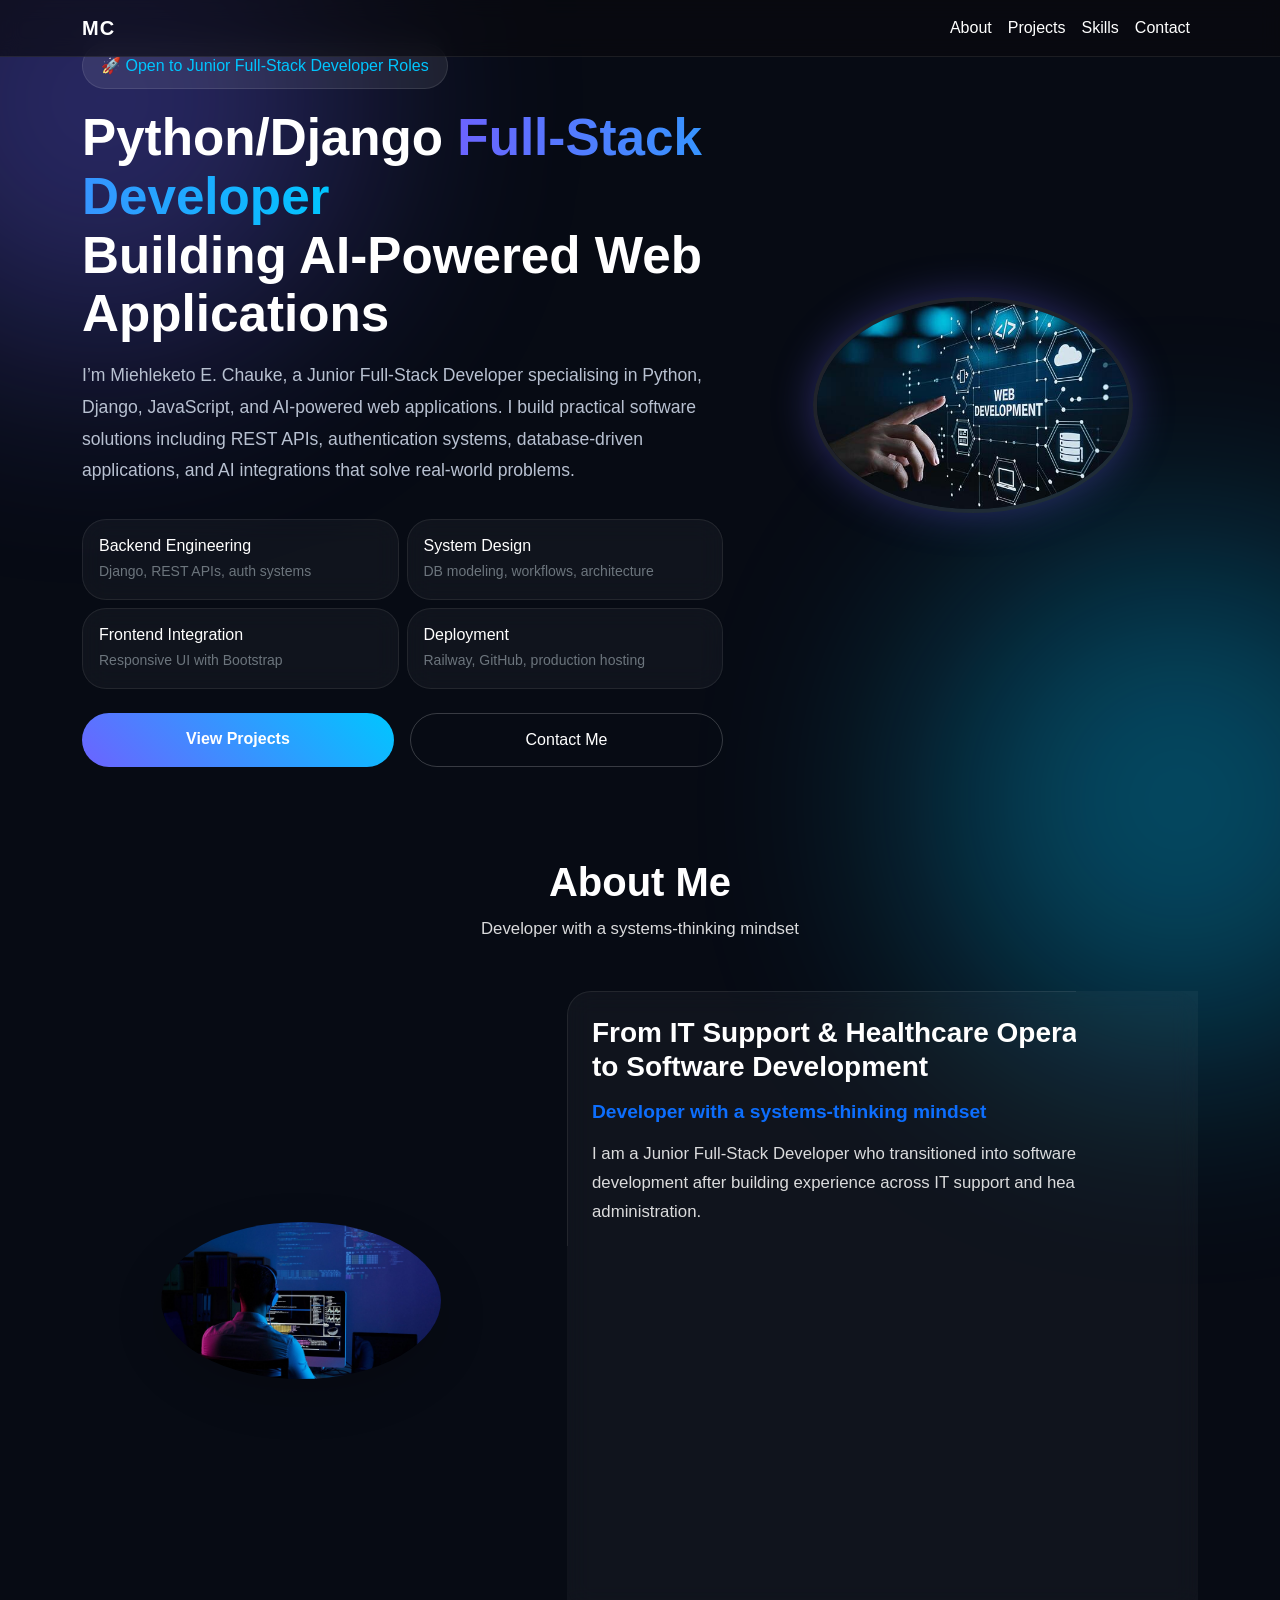
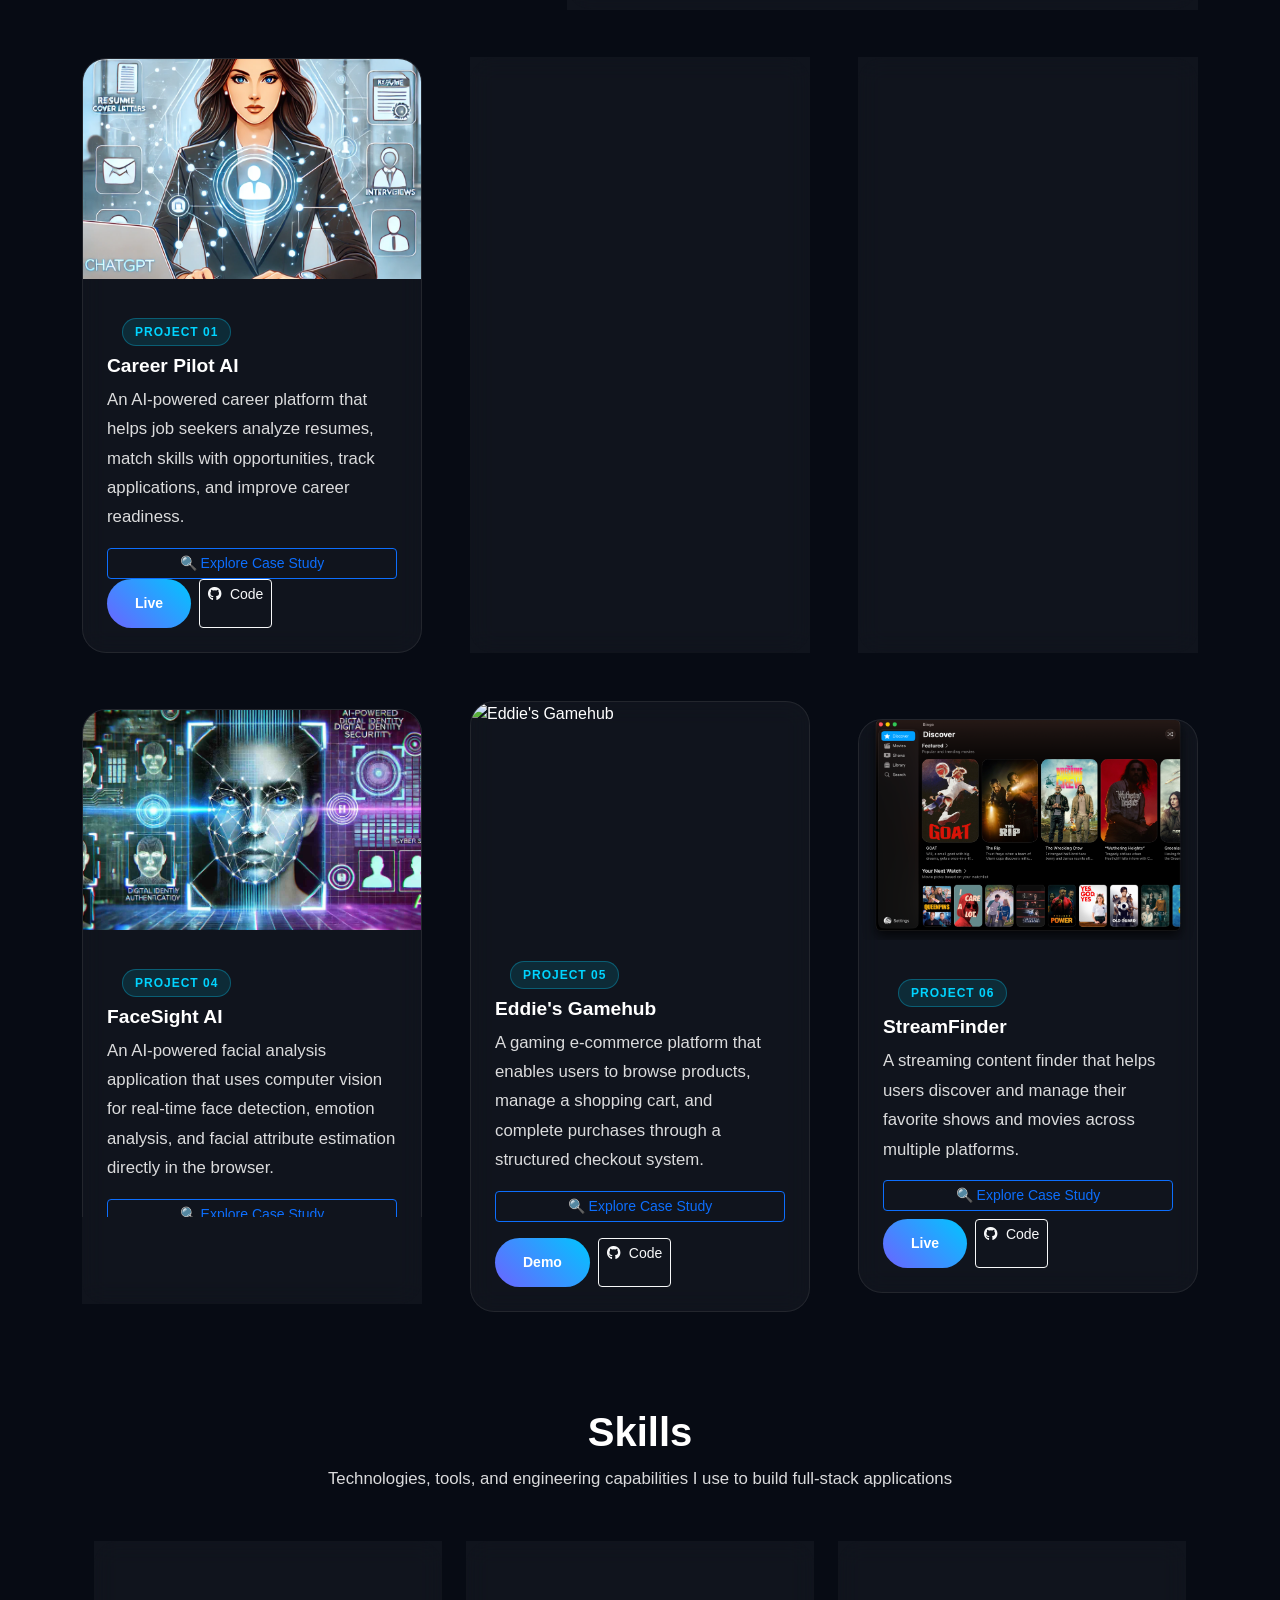
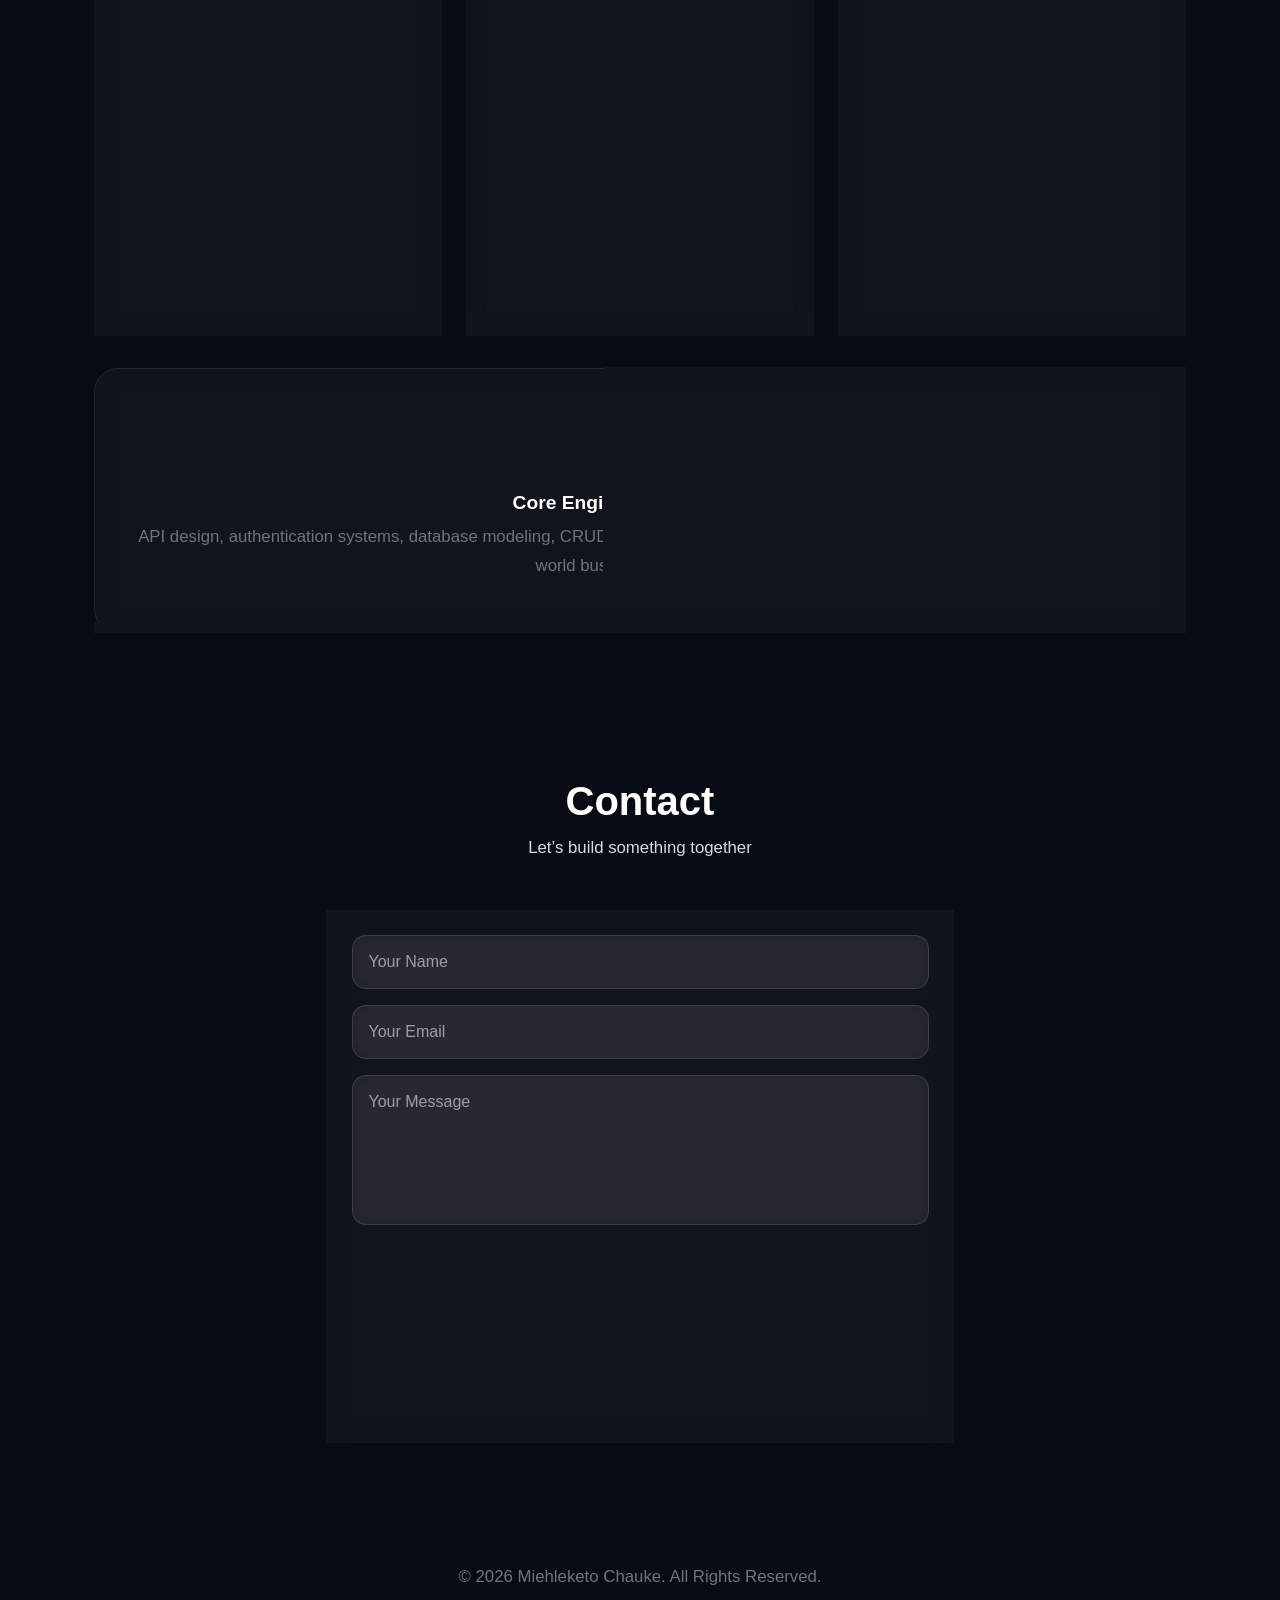
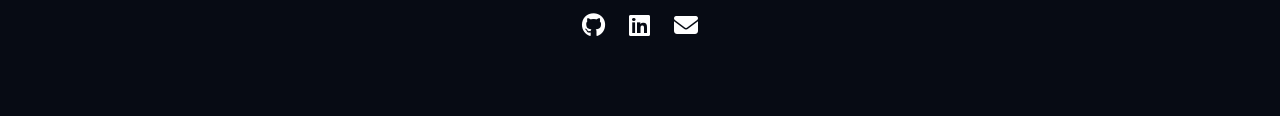
==== commit 195acf62: "Fix hospital management project section" ====
--- a/index.html
+++ b/index.html
@@ -462,7 +462,7 @@
     <div class="glass p-3 h-100">
         <h6 class="mb-1">Deployment</h6>
         <small class="text-secondary">
-            Render, GitHub, production hosting
+            Railway, GitHub, production hosting
         </small>
     </div>
 </div>
@@ -804,7 +804,7 @@
              class="img-fluid"
              alt="Hospital Management System">
 
-        <<div class="project-content d-flex flex-column flex-grow-1">
+        <div class="project-content d-flex flex-column flex-grow-1">
 
     <!-- Project Number -->
     <span class="project-number mb-2">
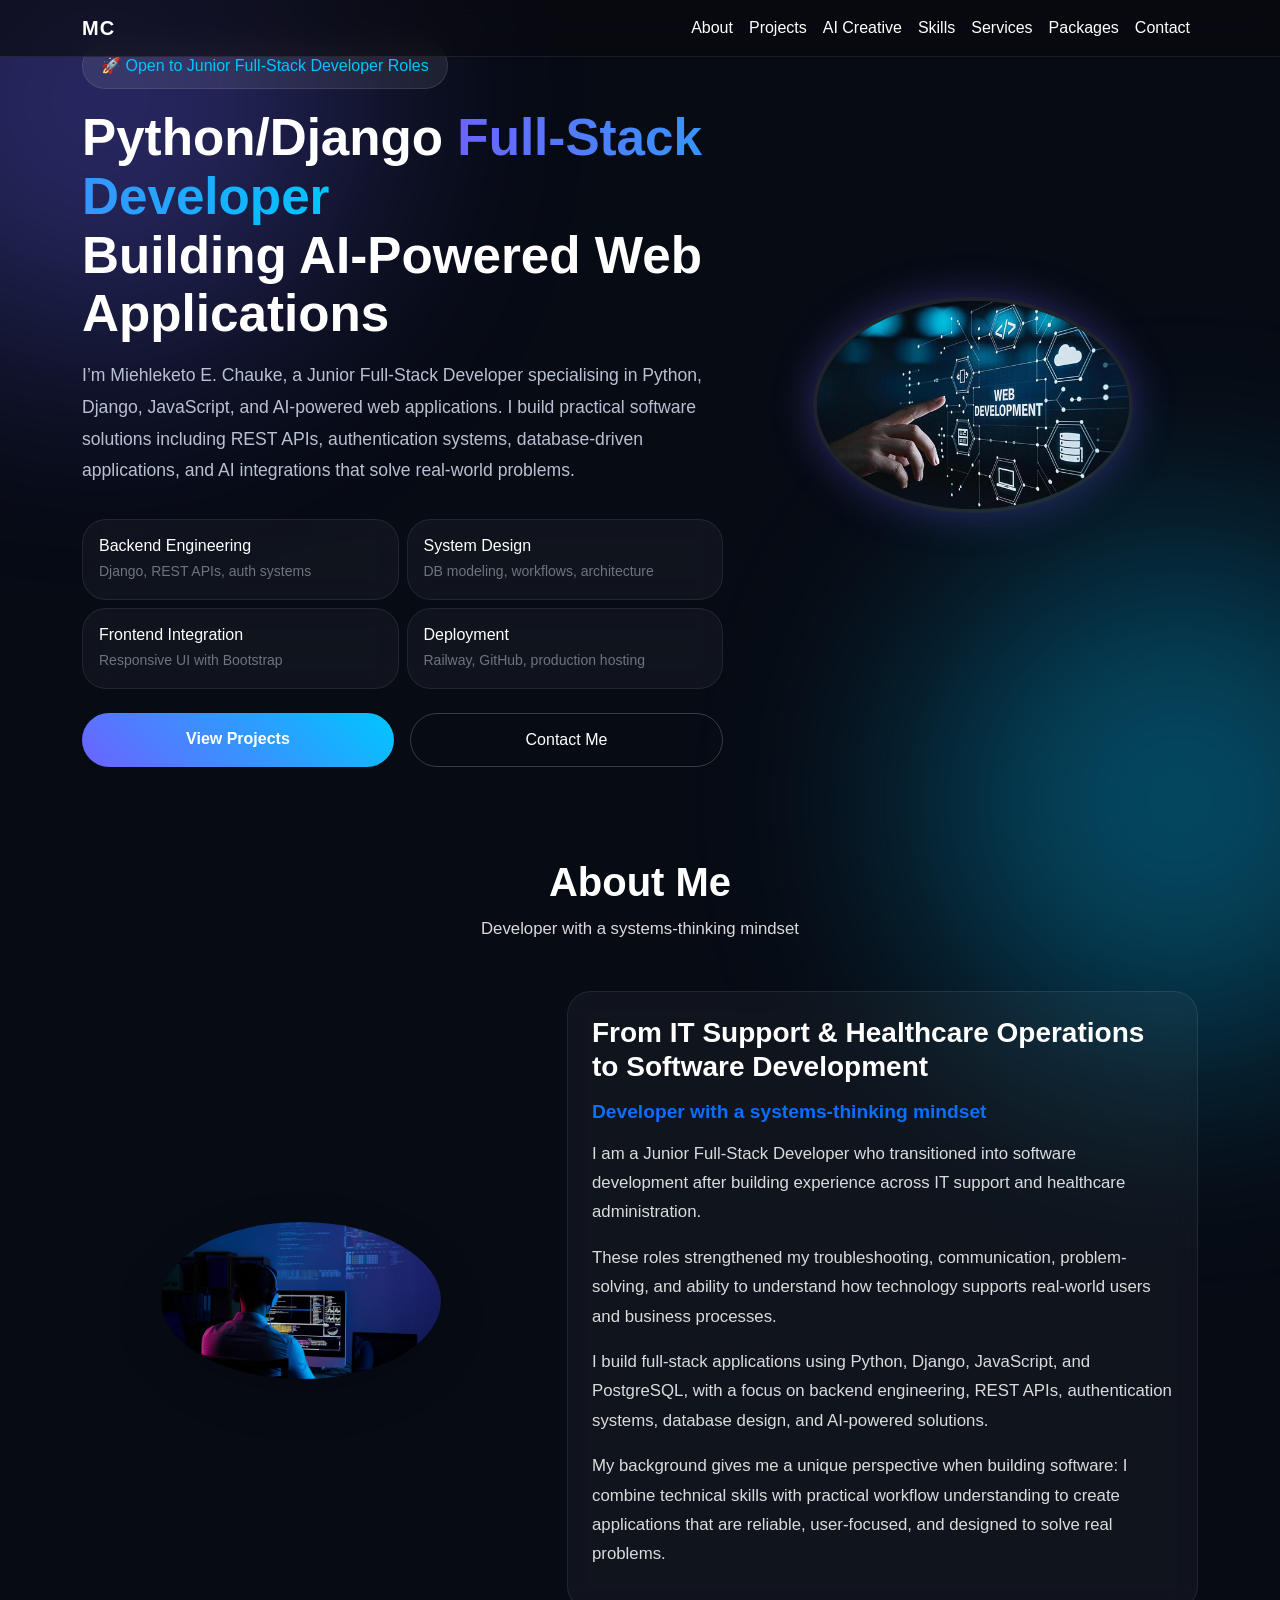
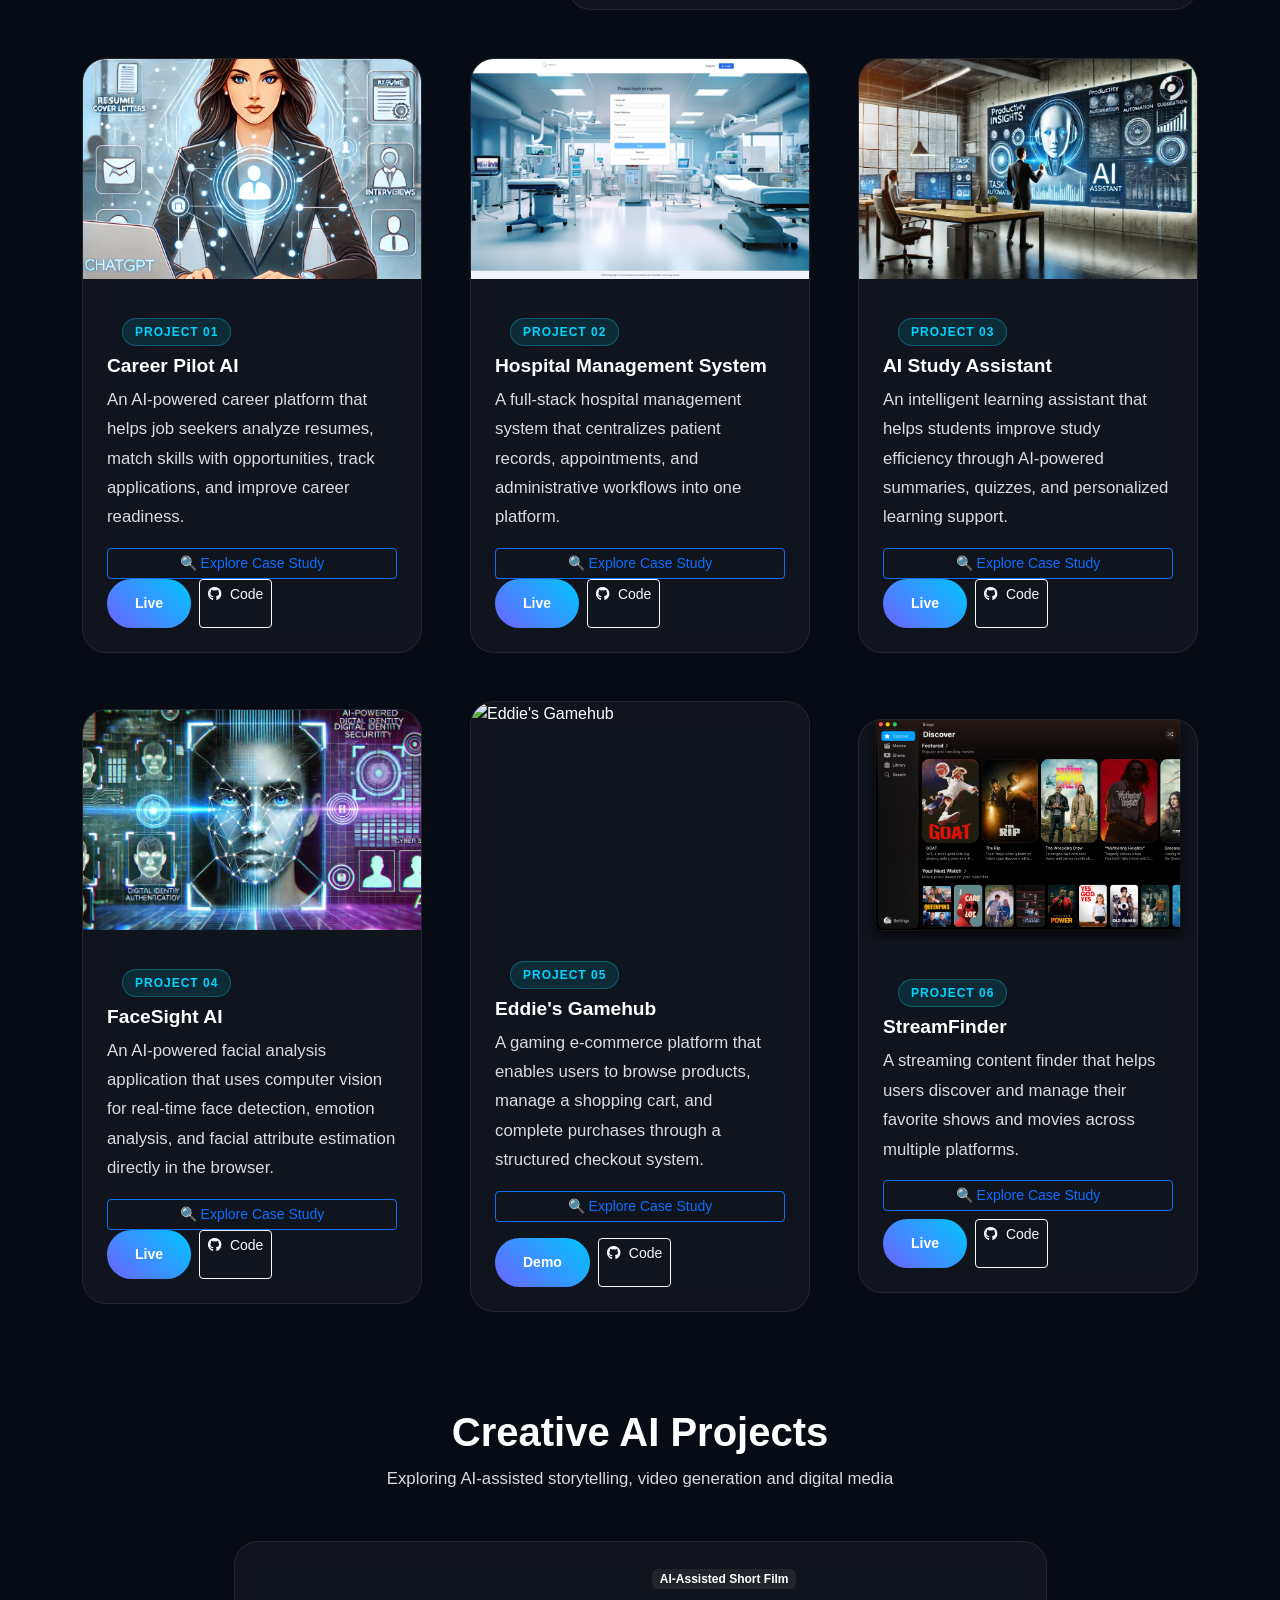
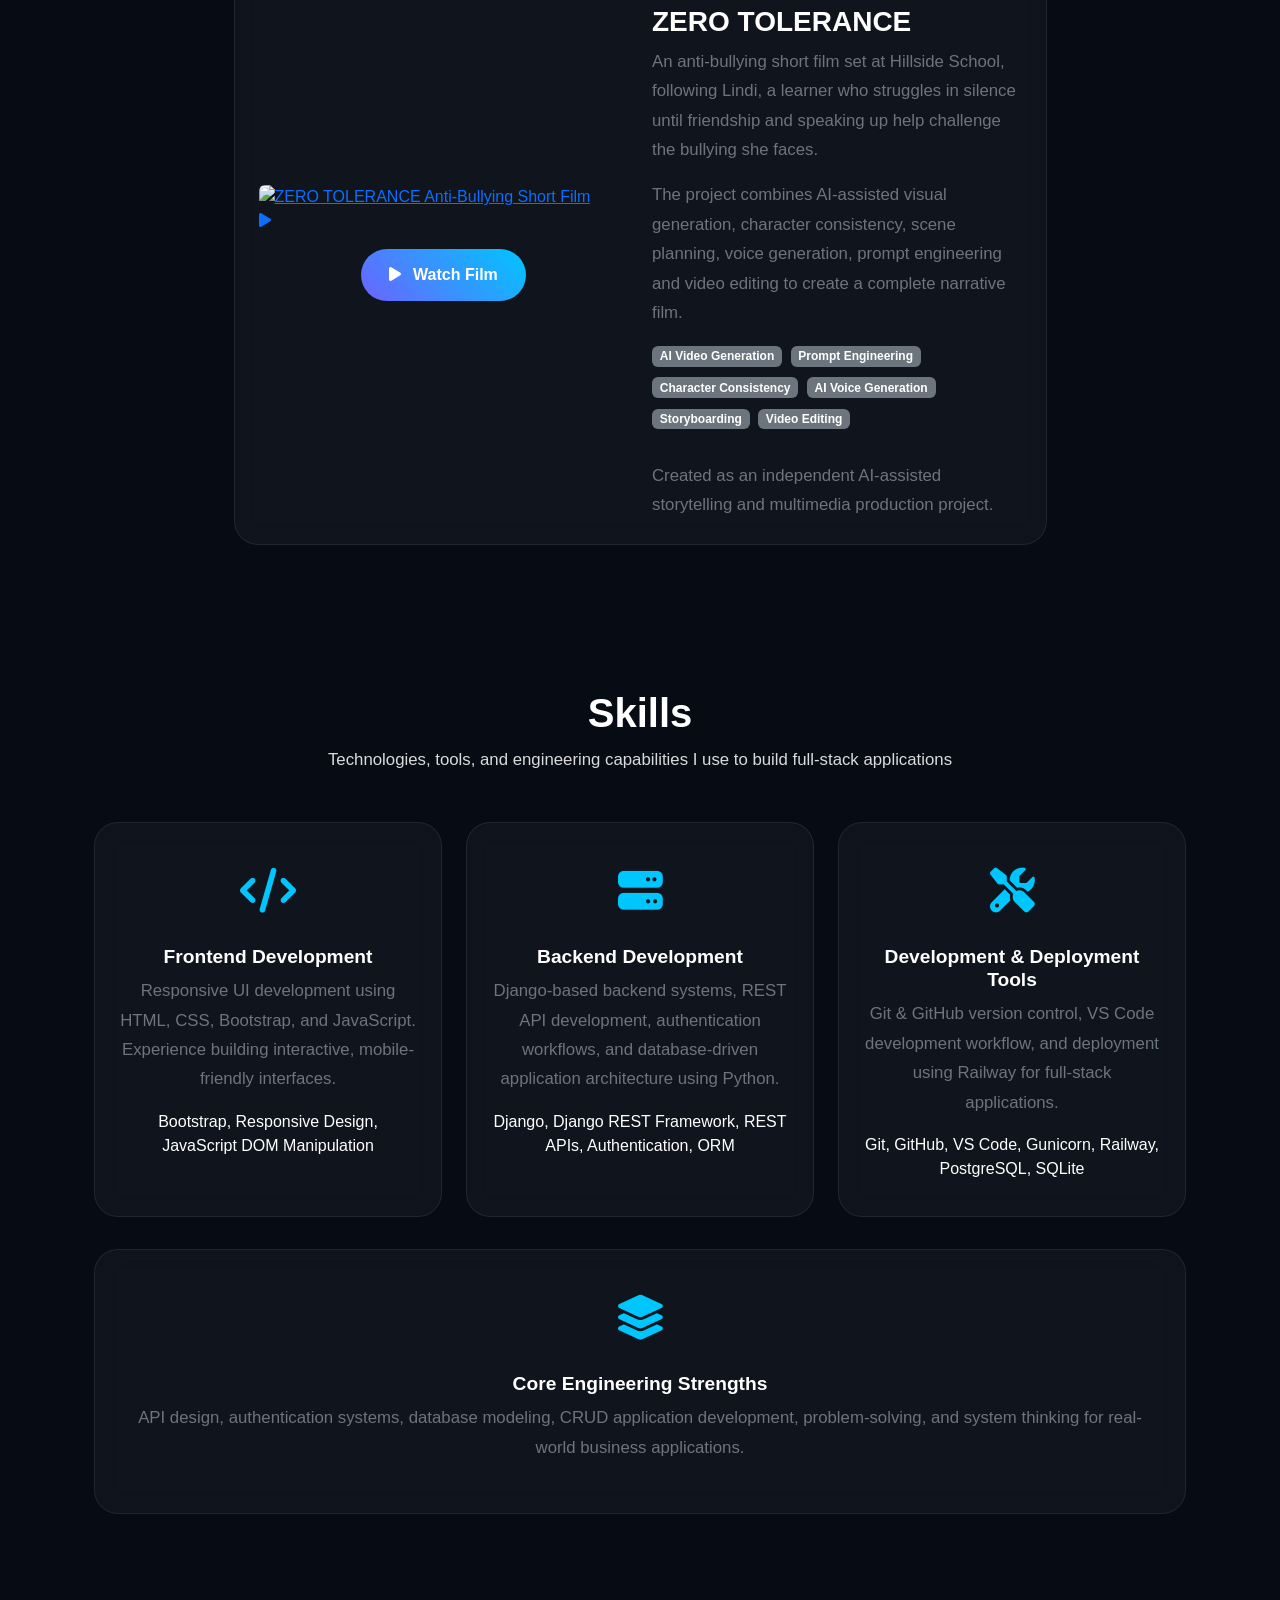
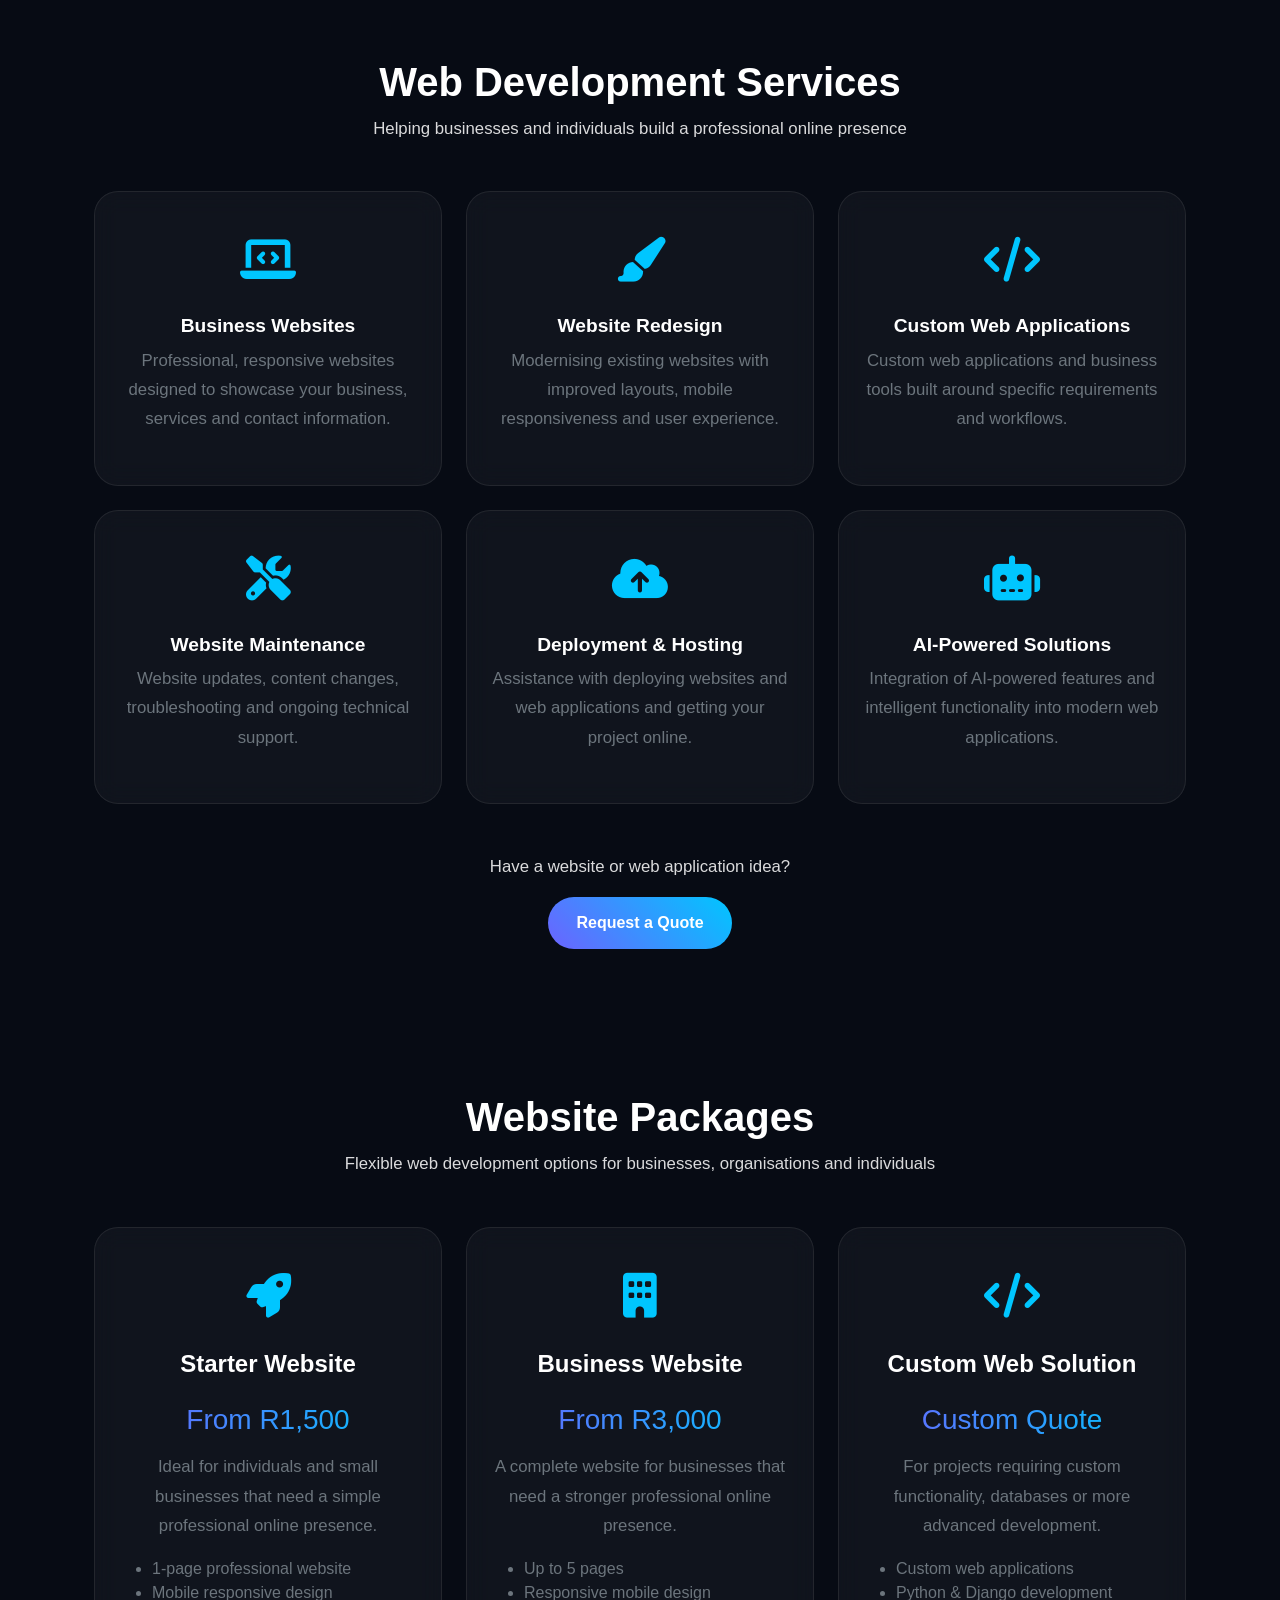
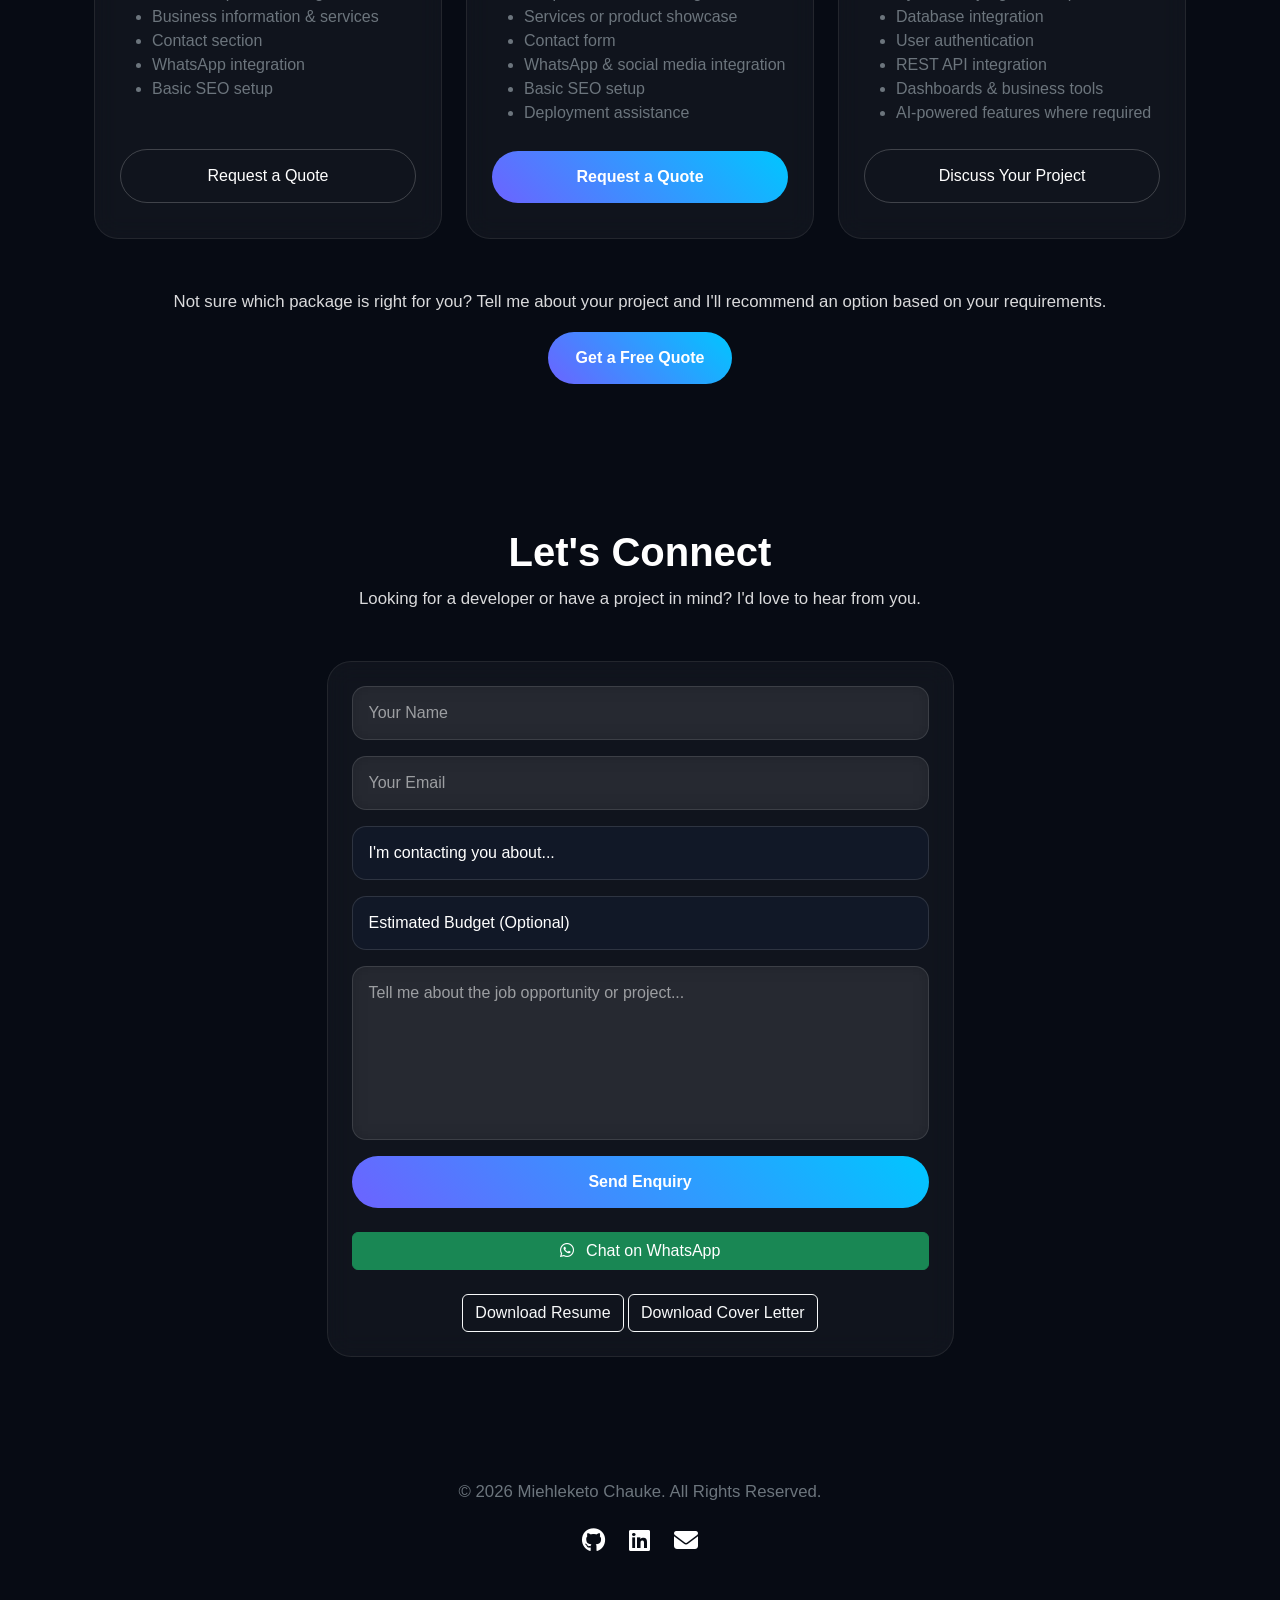
==== commit b8dad64a: "Update portfolio projects and creative AI section" ====
--- a/index.html
+++ b/index.html
@@ -266,6 +266,18 @@
     border-radius: 14px;
     transition: .3s ease;
     backdrop-filter: blur(10px);
+}
+
+/* Contact form dropdowns */
+
+select.form-control {
+    background-color: #111827;
+    color: #ffffff;
+}
+
+select.form-control option {
+    background-color: #111827;
+    color: #ffffff;
 }
 
 .form-control::placeholder{
@@ -365,21 +377,33 @@
 
             <ul class="navbar-nav ms-auto">
 
-                <li class="nav-item">
-                    <a class="nav-link" href="#about">About</a>
-                </li>
-
-                <li class="nav-item">
-                    <a class="nav-link" href="#projects">Projects</a>
-                </li>
-
-                <li class="nav-item">
-                    <a class="nav-link" href="#skills">Skills</a>
-                </li>
-
-                <li class="nav-item">
-                    <a class="nav-link" href="#contact">Contact</a>
-                </li>
+               <li class="nav-item">
+    <a class="nav-link" href="#about">About</a>
+</li>
+
+<li class="nav-item">
+    <a class="nav-link" href="#projects">Projects</a>
+</li>
+
+<li class="nav-item">
+    <a class="nav-link" href="#creative-projects">AI Creative</a>
+</li>
+
+<li class="nav-item">
+    <a class="nav-link" href="#skills">Skills</a>
+</li>
+
+<li class="nav-item">
+    <a class="nav-link" href="#services">Services</a>
+</li>
+
+<li class="nav-item">
+    <a class="nav-link" href="#packages">Packages</a>
+</li>
+
+<li class="nav-item">
+    <a class="nav-link" href="#contact">Contact</a>
+</li>
 
             </ul>
 
@@ -1725,6 +1749,141 @@
     </div>
 
 </div>
+
+<!-- ================= CREATIVE AI PROJECTS ================= -->
+
+<section id="creative-projects" class="py-5">
+
+<div class="container">
+
+    <div class="text-center mb-5" data-aos="fade-up">
+
+        <h2 class="section-title">
+            Creative AI Projects
+        </h2>
+
+        <p class="section-subtitle">
+            Exploring AI-assisted storytelling, video generation and digital media
+        </p>
+
+    </div>
+
+
+    <div class="row justify-content-center">
+
+        <div class="col-lg-9" data-aos="fade-up">
+
+            <div class="glass p-4">
+
+                <div class="row align-items-center g-4">
+
+ <!-- MOVIE PREVIEW -->
+<div class="col-md-6">
+
+    <a href="https://youtu.be/Fvy9PL52dxo"
+       target="_blank"
+       rel="noopener noreferrer"
+       class="movie-preview">
+
+        <img src="assets/img/portfolio/BREAK THE SILENCE_cover.jpeg"
+             alt="ZERO TOLERANCE Anti-Bullying Short Film"
+             class="img-fluid rounded">
+
+        <div class="movie-play-button">
+            <i class="fas fa-play"></i>
+        </div>
+
+    </a>
+
+    <div class="text-center mt-3">
+        <a href="https://youtu.be/Fvy9PL52dxo"
+           target="_blank"
+           rel="noopener noreferrer"
+           class="btn btn-glow">
+
+            <i class="fas fa-play me-2"></i>
+            Watch Film
+
+        </a>
+    </div>
+
+</div>
+
+
+                    <!-- PROJECT DETAILS -->
+                    <div class="col-md-6">
+
+                        <span class="badge bg-dark mb-3">
+                            AI-Assisted Short Film
+                        </span>
+
+                        <h3 class="fw-bold">
+                            ZERO TOLERANCE
+                        </h3>
+
+                        <p class="text-secondary">
+                            An anti-bullying short film set at Hillside School,
+                            following Lindi, a learner who struggles in silence
+                            until friendship and speaking up help challenge the
+                            bullying she faces.
+                        </p>
+
+                        <p class="text-secondary">
+                            The project combines AI-assisted visual generation,
+                            character consistency, scene planning, voice
+                            generation, prompt engineering and video editing
+                            to create a complete narrative film.
+                        </p>
+
+
+                        <!-- TECHNOLOGIES / SKILLS -->
+                        <div class="mb-4">
+
+                            <span class="badge bg-secondary me-1 mb-2">
+                                AI Video Generation
+                            </span>
+
+                            <span class="badge bg-secondary me-1 mb-2">
+                                Prompt Engineering
+                            </span>
+
+                            <span class="badge bg-secondary me-1 mb-2">
+                                Character Consistency
+                            </span>
+
+                            <span class="badge bg-secondary me-1 mb-2">
+                                AI Voice Generation
+                            </span>
+
+                            <span class="badge bg-secondary me-1 mb-2">
+                                Storyboarding
+                            </span>
+
+                            <span class="badge bg-secondary me-1 mb-2">
+                                Video Editing
+                            </span>
+
+                        </div>
+
+
+                        <p class="small text-secondary mb-0">
+                            Created as an independent AI-assisted storytelling
+                            and multimedia production project.
+                        </p>
+
+                    </div>
+
+                </div>
+
+            </div>
+
+        </div>
+
+    </div>
+
+</div>
+
+</section>
 <!-- ================= SKILLS ================= -->
 
 <section id="skills" class="py-5">
@@ -1846,6 +2005,328 @@
 
 </div>
 </section>
+<!-- ================= SERVICES ================= -->
+
+<section id="services" class="py-5">
+
+<div class="container">
+
+    <div class="text-center mb-5" data-aos="fade-up">
+
+        <h2 class="section-title">
+            Web Development Services
+        </h2>
+
+        <p class="section-subtitle">
+            Helping businesses and individuals build a professional online presence
+        </p>
+
+    </div>
+
+    <div class="row g-4">
+
+        <!-- BUSINESS WEBSITES -->
+        <div class="col-md-6 col-lg-4" data-aos="fade-up">
+            <div class="glass skill-card h-100">
+
+                <div class="skill-icon">
+                    <i class="fas fa-laptop-code"></i>
+                </div>
+
+                <h5>Business Websites</h5>
+
+                <p class="text-secondary">
+                    Professional, responsive websites designed to showcase
+                    your business, services and contact information.
+                </p>
+
+            </div>
+        </div>
+
+
+        <!-- WEBSITE REDESIGN -->
+        <div class="col-md-6 col-lg-4" data-aos="fade-up">
+            <div class="glass skill-card h-100">
+
+                <div class="skill-icon">
+                    <i class="fas fa-paint-brush"></i>
+                </div>
+
+                <h5>Website Redesign</h5>
+
+                <p class="text-secondary">
+                    Modernising existing websites with improved layouts,
+                    mobile responsiveness and user experience.
+                </p>
+
+            </div>
+        </div>
+
+
+        <!-- WEB APPLICATIONS -->
+        <div class="col-md-6 col-lg-4" data-aos="fade-up">
+            <div class="glass skill-card h-100">
+
+                <div class="skill-icon">
+                    <i class="fas fa-code"></i>
+                </div>
+
+                <h5>Custom Web Applications</h5>
+
+                <p class="text-secondary">
+                    Custom web applications and business tools built around
+                    specific requirements and workflows.
+                </p>
+
+            </div>
+        </div>
+
+
+        <!-- MAINTENANCE -->
+        <div class="col-md-6 col-lg-4" data-aos="fade-up">
+            <div class="glass skill-card h-100">
+
+                <div class="skill-icon">
+                    <i class="fas fa-screwdriver-wrench"></i>
+                </div>
+
+                <h5>Website Maintenance</h5>
+
+                <p class="text-secondary">
+                    Website updates, content changes, troubleshooting
+                    and ongoing technical support.
+                </p>
+
+            </div>
+        </div>
+
+
+        <!-- DEPLOYMENT -->
+        <div class="col-md-6 col-lg-4" data-aos="fade-up">
+            <div class="glass skill-card h-100">
+
+                <div class="skill-icon">
+                    <i class="fas fa-cloud-arrow-up"></i>
+                </div>
+
+                <h5>Deployment & Hosting</h5>
+
+                <p class="text-secondary">
+                    Assistance with deploying websites and web applications
+                    and getting your project online.
+                </p>
+
+            </div>
+        </div>
+
+
+        <!-- AI -->
+        <div class="col-md-6 col-lg-4" data-aos="fade-up">
+            <div class="glass skill-card h-100">
+
+                <div class="skill-icon">
+                    <i class="fas fa-robot"></i>
+                </div>
+
+                <h5>AI-Powered Solutions</h5>
+
+                <p class="text-secondary">
+                    Integration of AI-powered features and intelligent
+                    functionality into modern web applications.
+                </p>
+
+            </div>
+        </div>
+
+    </div>
+
+    <!-- CTA -->
+
+    <div class="text-center mt-5" data-aos="fade-up">
+
+        <p class="section-subtitle mb-3">
+            Have a website or web application idea?
+        </p>
+
+        <a href="#contact" class="btn btn-glow">
+            Request a Quote
+        </a>
+
+    </div>
+
+</div>
+
+</section>
+
+<!-- ================= FREELANCE PACKAGES ================= -->
+
+<section id="packages" class="py-5">
+
+<div class="container">
+
+    <div class="text-center mb-5" data-aos="fade-up">
+
+        <h2 class="section-title">
+            Website Packages
+        </h2>
+
+        <p class="section-subtitle">
+            Flexible web development options for businesses,
+            organisations and individuals
+        </p>
+
+    </div>
+
+    <div class="row g-4 justify-content-center">
+
+        <!-- STARTER WEBSITE -->
+        <div class="col-md-6 col-lg-4" data-aos="fade-up">
+
+            <div class="glass skill-card h-100 d-flex flex-column">
+
+                <div class="skill-icon">
+                    <i class="fas fa-rocket"></i>
+                </div>
+
+                <h4 class="fw-bold">
+                    Starter Website
+                </h4>
+
+                <h3 class="gradient-text my-3">
+                    From R1,500
+                </h3>
+
+                <p class="text-secondary">
+                    Ideal for individuals and small businesses
+                    that need a simple professional online presence.
+                </p>
+
+                <ul class="text-start text-secondary mb-4">
+                    <li>1-page professional website</li>
+                    <li>Mobile responsive design</li>
+                    <li>Business information & services</li>
+                    <li>Contact section</li>
+                    <li>WhatsApp integration</li>
+                    <li>Basic SEO setup</li>
+                </ul>
+
+                <a href="#contact"
+                   class="btn btn-outline-custom mt-auto">
+                    Request a Quote
+                </a>
+
+            </div>
+
+        </div>
+
+
+        <!-- BUSINESS WEBSITE -->
+        <div class="col-md-6 col-lg-4" data-aos="fade-up"
+             data-aos-delay="100">
+
+            <div class="glass skill-card h-100 d-flex flex-column">
+
+                <div class="skill-icon">
+                    <i class="fas fa-building"></i>
+                </div>
+
+                <h4 class="fw-bold">
+                    Business Website
+                </h4>
+
+                <h3 class="gradient-text my-3">
+                    From R3,000
+                </h3>
+
+                <p class="text-secondary">
+                    A complete website for businesses that need
+                    a stronger professional online presence.
+                </p>
+
+                <ul class="text-start text-secondary mb-4">
+                    <li>Up to 5 pages</li>
+                    <li>Responsive mobile design</li>
+                    <li>Services or product showcase</li>
+                    <li>Contact form</li>
+                    <li>WhatsApp & social media integration</li>
+                    <li>Basic SEO setup</li>
+                    <li>Deployment assistance</li>
+                </ul>
+
+                <a href="#contact"
+                   class="btn btn-glow mt-auto">
+                    Request a Quote
+                </a>
+
+            </div>
+
+        </div>
+
+
+        <!-- CUSTOM SOLUTION -->
+        <div class="col-md-6 col-lg-4" data-aos="fade-up"
+             data-aos-delay="200">
+
+            <div class="glass skill-card h-100 d-flex flex-column">
+
+                <div class="skill-icon">
+                    <i class="fas fa-code"></i>
+                </div>
+
+                <h4 class="fw-bold">
+                    Custom Web Solution
+                </h4>
+
+                <h3 class="gradient-text my-3">
+                    Custom Quote
+                </h3>
+
+                <p class="text-secondary">
+                    For projects requiring custom functionality,
+                    databases or more advanced development.
+                </p>
+
+                <ul class="text-start text-secondary mb-4">
+                    <li>Custom web applications</li>
+                    <li>Python & Django development</li>
+                    <li>Database integration</li>
+                    <li>User authentication</li>
+                    <li>REST API integration</li>
+                    <li>Dashboards & business tools</li>
+                    <li>AI-powered features where required</li>
+                </ul>
+
+                <a href="#contact"
+                   class="btn btn-outline-custom mt-auto">
+                    Discuss Your Project
+                </a>
+
+            </div>
+
+        </div>
+
+    </div>
+
+
+    <!-- BOTTOM MESSAGE -->
+
+    <div class="text-center mt-5" data-aos="fade-up">
+
+        <p class="section-subtitle mb-3">
+            Not sure which package is right for you?
+            Tell me about your project and I'll recommend an option
+            based on your requirements.
+        </p>
+
+        <a href="#contact" class="btn btn-glow">
+            Get a Free Quote
+        </a>
+
+    </div>
+
+</div>
+
+</section>
 
 <!-- ================= CONTACT ================= -->
 
@@ -1857,11 +2338,11 @@
      data-aos="fade-up">
 
 <h2 class="section-title">
-Contact
+    Let's Connect
 </h2>
 
 <p class="section-subtitle">
-Let’s build something together
+    Looking for a developer or have a project in mind? I'd love to hear from you.
 </p>
 
 </div>
@@ -1888,14 +2369,69 @@
        placeholder="Your Email"
        required>
 
+<!-- REASON FOR CONTACT -->
+<select class="form-control mb-3"
+        name="contact_reason"
+        required>
+
+    <option value="" disabled selected>
+        I'm contacting you about...
+    </option>
+
+    <option value="Job Opportunity">
+        Job Opportunity
+    </option>
+
+    <option value="Business Website">
+        Business Website
+    </option>
+
+    <option value="Website Redesign">
+        Website Redesign
+    </option>
+
+    <option value="Custom Web Application">
+        Custom Web Application
+    </option>
+
+    <option value="Website Maintenance">
+        Website Maintenance
+    </option>
+
+    <option value="AI-Powered Solution">
+        AI-Powered Solution
+    </option>
+
+    <option value="Other">
+        Other
+    </option>
+
+</select>
+<!-- ESTIMATED BUDGET -->
+<select class="form-control mb-3"
+        name="budget">
+
+    <option value="" selected>
+        Estimated Budget (Optional)
+    </option>
+
+    <option value="Under R1,500">Under R1,500</option>
+    <option value="R1,500 - R3,000">R1,500 - R3,000</option>
+    <option value="R3,000 - R5,000">R3,000 - R5,000</option>
+    <option value="R5,000 - R10,000">R5,000 - R10,000</option>
+    <option value="R10,000+">R10,000+</option>
+    <option value="Not Sure Yet">Not Sure Yet</option>
+
+</select>
+
 <textarea class="form-control mb-3"
-          rows="5"
+          rows="6"
           name="message"
-          placeholder="Your Message"
+          placeholder="Tell me about the job opportunity or project..."
           required></textarea>
 
-<button class="btn btn-glow w-100">
-    Send Message
+<button type="submit" class="btn btn-glow w-100">
+    Send Enquiry
 </button>
 
 </form>
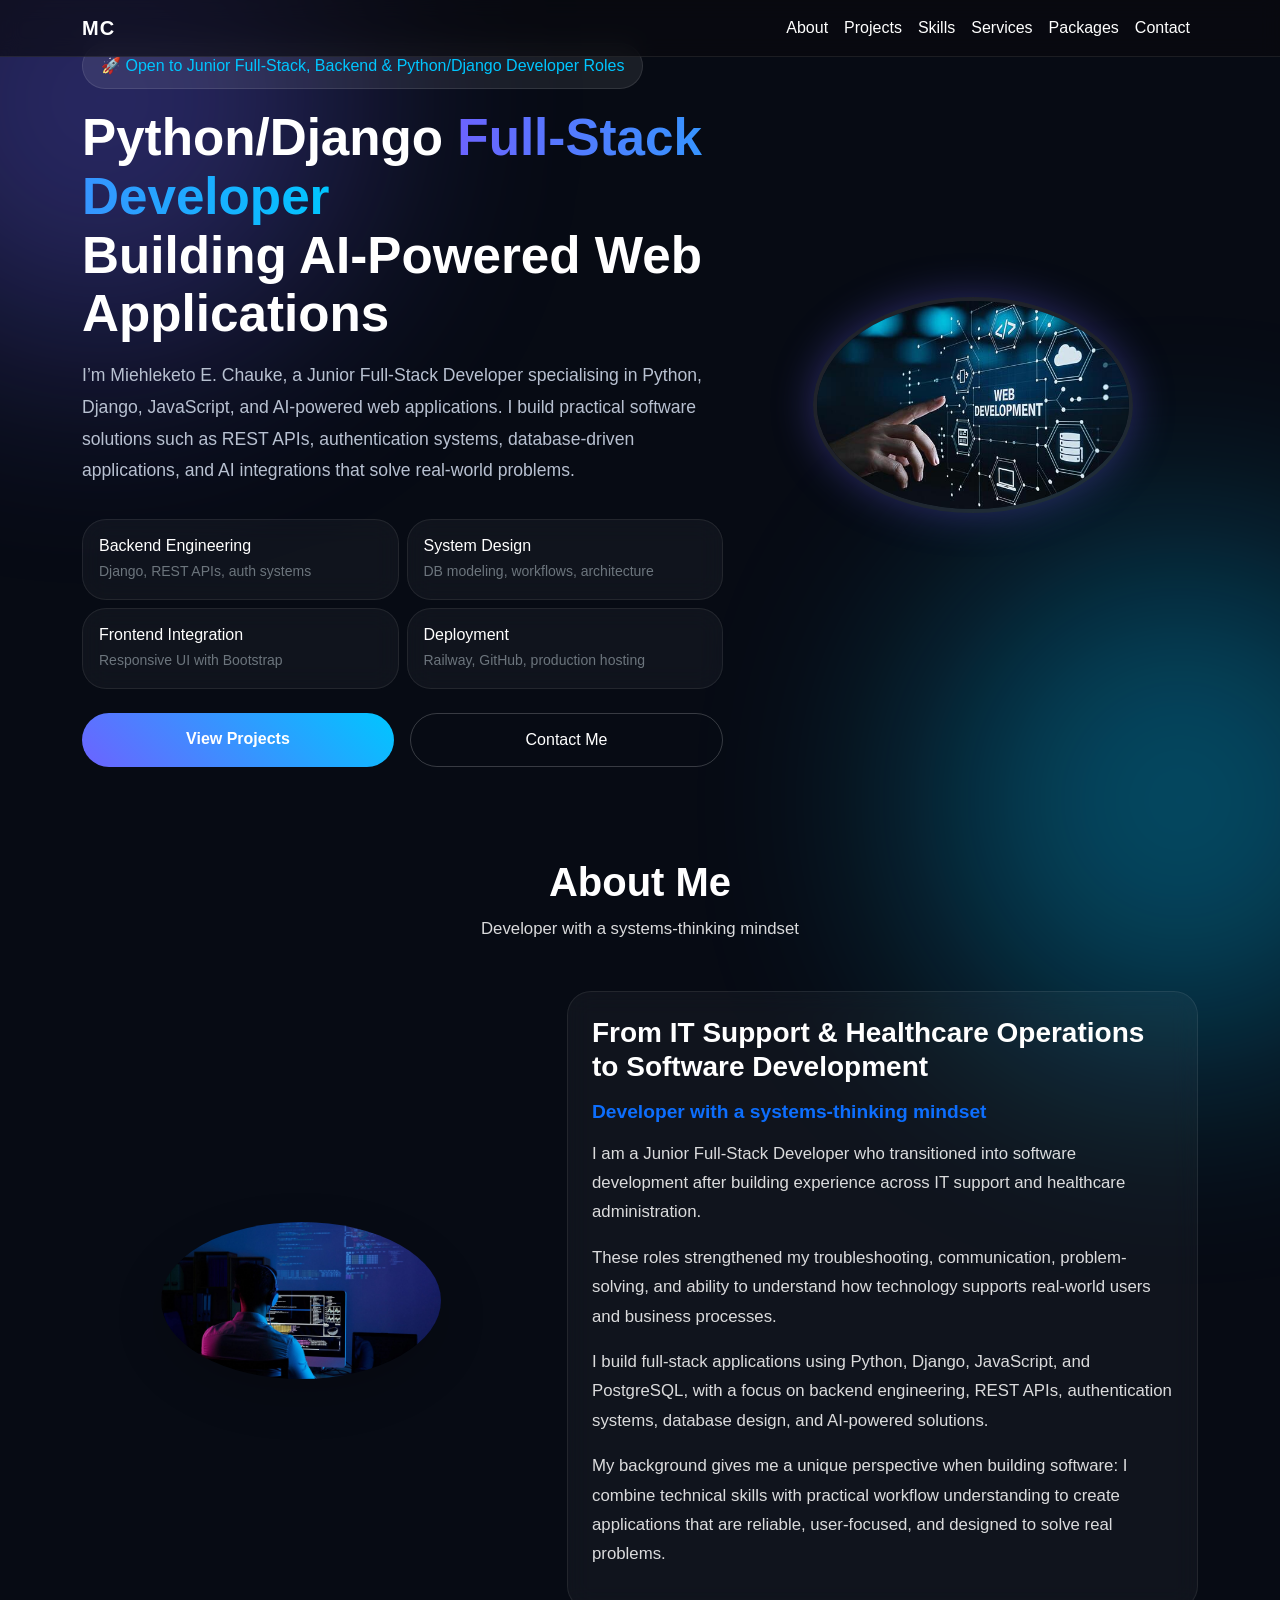
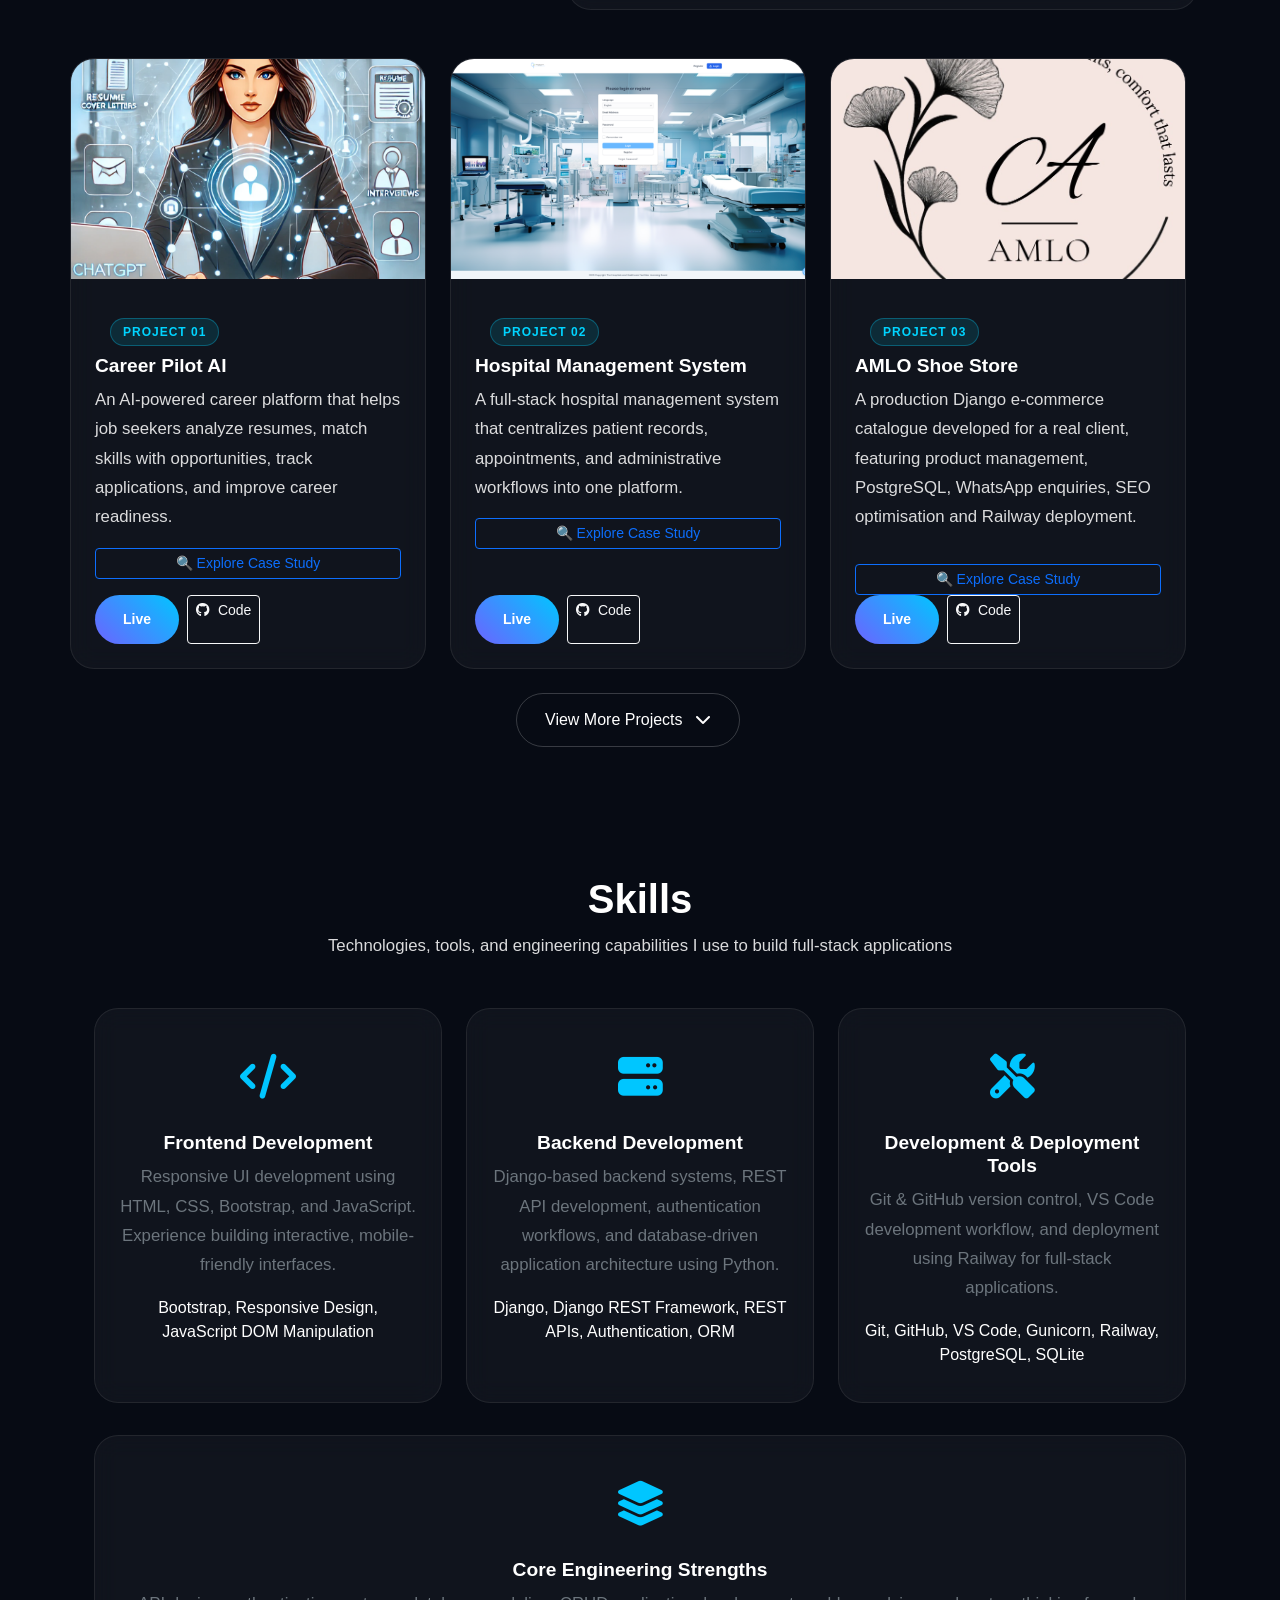
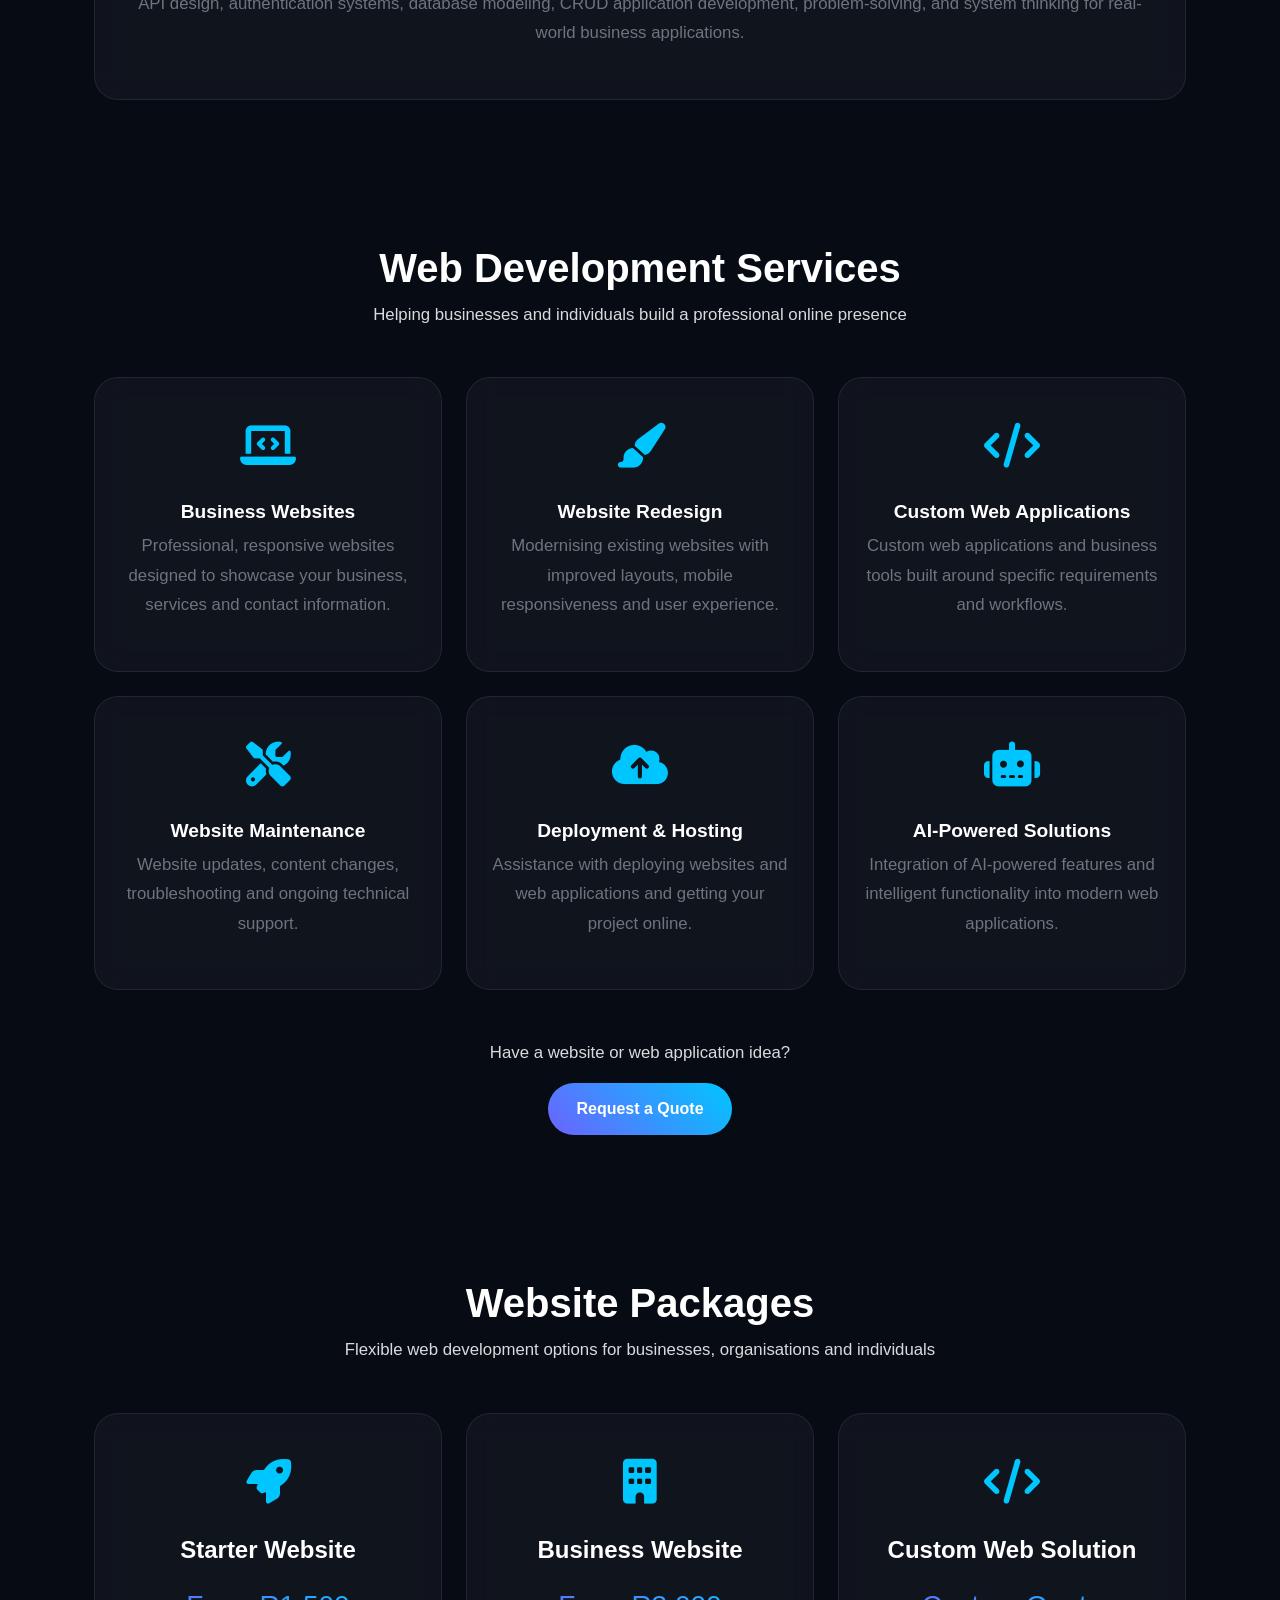
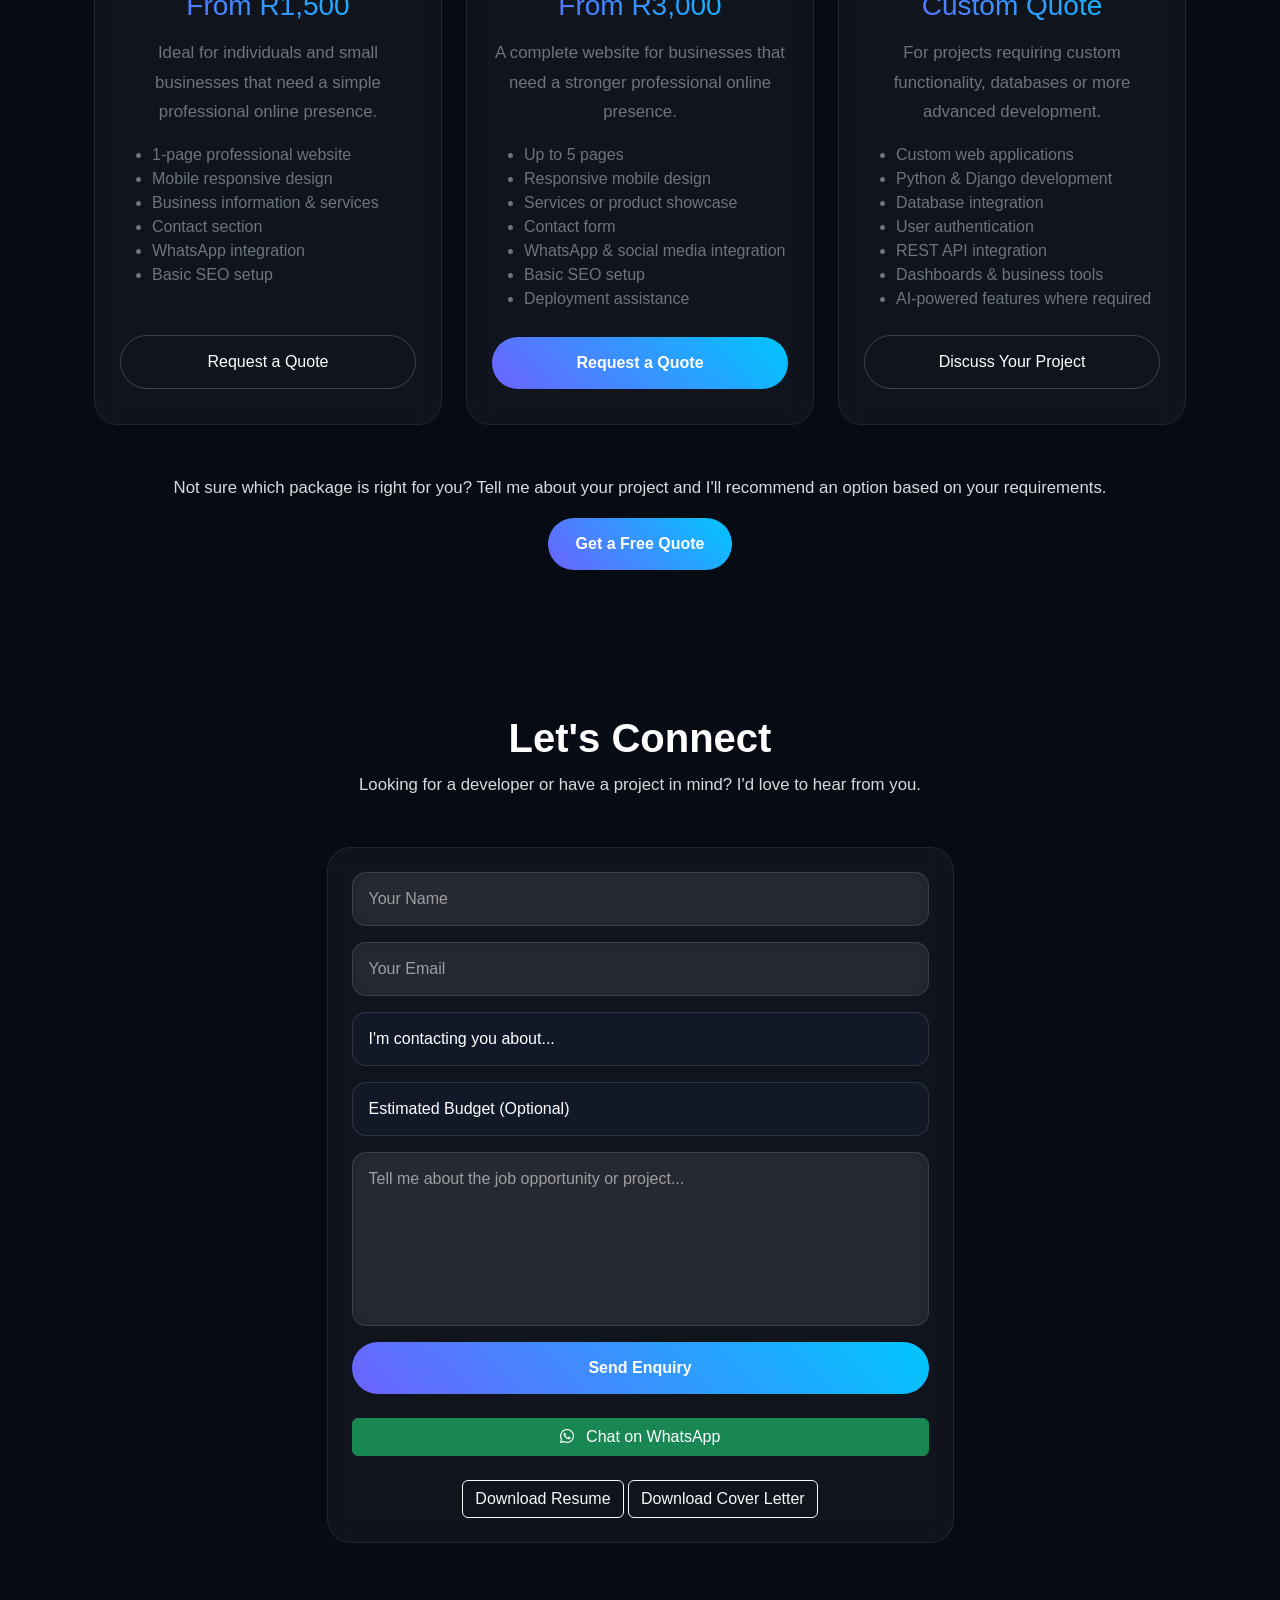
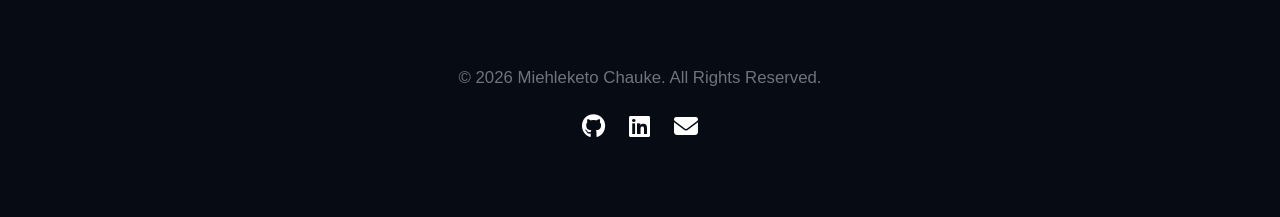
==== commit 5b850ab3: "Update portfolio projects and add AMLO client project" ====
--- a/index.html
+++ b/index.html
@@ -386,10 +386,6 @@
 </li>
 
 <li class="nav-item">
-    <a class="nav-link" href="#creative-projects">AI Creative</a>
-</li>
-
-<li class="nav-item">
     <a class="nav-link" href="#skills">Skills</a>
 </li>
 
@@ -422,7 +418,7 @@
 <div class="col-lg-7" data-aos="fade-right">
 
 <div class="hero-badge">
-    🚀 Open to Junior Full-Stack Developer Roles
+  🚀 Open to Junior Full-Stack, Backend & Python/Django Developer Roles
 </div>
 
 <h1 class="hero-title mb-3">
@@ -443,12 +439,10 @@
 <p class="hero-description">
 <p class="hero-description">
 
-I’m Miehleketo E. Chauke, a Junior Full-Stack Developer specialising in
-Python, Django, JavaScript, and AI-powered web applications.
-
-I build practical software solutions including REST APIs, authentication
-systems, database-driven applications, and AI integrations that solve
-real-world problems.
+I’m Miehleketo E. Chauke, a Junior Full-Stack Developer specialising in Python, Django, JavaScript, and AI-powered web applications.
+
+I build practical software solutions such as REST APIs, authentication systems, database-driven applications, and AI integrations that solve real-world problems.
+
 
 </p>
 
@@ -597,9 +591,12 @@
 </div>
 
 <!-- ================= PROJECTS ================= -->
-
-
- <!-- ================= Career Pilot AI ================= -->
+<!-- Replace your current Projects cards block with this complete version. -->
+
+<div class="row g-4">
+
+    <!-- ================= FEATURED PROJECT 01: Career Pilot AI ================= -->
+<!-- ================= Career Pilot AI ================= -->
 
  
 <div class="col-md-6 col-lg-4" data-aos="fade-up">
@@ -818,7 +815,8 @@
 
 </div> <!-- /.col -->
 
-            <!-- ================= Hospital Management System ================= -->
+    <!-- ================= FEATURED PROJECT 02: Hospital Management System ================= -->
+<!-- ================= Hospital Management System ================= -->
 <div class="col-md-6 col-lg-4" data-aos="fade-up">
 
     <div class="glass project-card h-100 d-flex flex-column">
@@ -1017,7 +1015,218 @@
     </div>
 
 </div>
-          <!-- ================= AI Study Assistant ================= -->
+
+    <!-- ================= FEATURED PROJECT 03: AMLO Shoe Store ================= -->
+<!-- ================= AMLO Shoe Store ================= -->
+
+<div class="col-md-6 col-lg-4" data-aos="fade-up">
+
+    <div class="glass project-card h-100 d-flex flex-column">
+
+      <!-- Project Image -->
+<img src="assets/img/portfolio/Amla_logo.jpg"
+     class="img-fluid"
+     alt="AMLO Shoe Store">
+
+        <div class="project-content d-flex flex-column flex-grow-1">
+
+            <!-- Project Number -->
+            <span class="project-number mb-2">
+                Project 03
+            </span>
+
+            <!-- Project Title -->
+            <h5 class="fw-bold mb-2">
+                AMLO Shoe Store
+            </h5>
+
+            <!-- Short Description -->
+               <p class="mb-3">
+    A production Django e-commerce catalogue developed for a real client,
+    featuring product management, PostgreSQL, WhatsApp enquiries,
+    SEO optimisation and Railway deployment.
+</p>
+            </p>
+
+            <!-- Case Study Button -->
+            <button
+                class="btn btn-outline-primary btn-sm"
+                data-bs-toggle="collapse"
+                data-bs-target="#amloStore">
+
+                🔍 Explore Case Study
+
+            </button>
+
+            <!-- Expandable Details -->
+            <div class="collapse mt-4" id="amloStore">
+
+                <div class="project-details">
+
+                    <p class="project-text mb-3">
+                        <strong>Problem:</strong>
+                        The client needed a professional online footwear catalogue
+                        where customers could browse products, view shoe details
+                        and easily enquire about purchases.
+                    </p>
+
+                    <p class="project-text mb-3">
+                        <strong>Solution:</strong>
+                        I designed and developed AMLO Shoe Store using Django,
+                        creating a responsive product catalogue with categories,
+                        product galleries, pagination and WhatsApp enquiry
+                        functionality.
+                    </p>
+
+                    <h6 class="fw-bold">
+                        Features
+                    </h6>
+
+                    <ul class="project-highlights mb-3">
+
+                        <li>Category-based footwear catalogue</li>
+
+                        <li>Product detail pages with multiple images</li>
+
+                        <li>WhatsApp customer enquiry system</li>
+
+                        <li>Responsive design for desktop and mobile</li>
+
+                        <li>Product management through Django Admin</li>
+
+                        <li>Pagination for larger product collections</li>
+
+                        <li>SEO metadata, sitemap and robots.txt</li>
+
+                    </ul>
+
+                    <p class="project-text mb-3">
+                        <strong>Technical Highlights:</strong>
+                        Built using Python and Django with PostgreSQL in production,
+                        Django ORM for product management, Bootstrap and custom CSS
+                        for the frontend, and deployed on Railway.
+                    </p>
+
+                    <h6 class="fw-bold">
+                        Technical Challenges & Solutions
+                    </h6>
+
+                    <ul class="project-highlights mb-3">
+
+                        <li>
+                            <strong>Challenge: Managing Product Images</strong><br>
+                            Products required multiple images while keeping the
+                            catalogue easy for the client to maintain.
+                            <br><br>
+
+                            <strong>Solution:</strong>
+                            I created Django product and product-image models,
+                            allowing multiple images to be associated with each
+                            product and managed through Django Admin.
+                        </li>
+
+                        <li>
+                            <strong>Challenge: Creating a Simple Ordering Process</strong><br>
+                            The client needed customers to enquire about products
+                            without implementing a complex payment gateway.
+                            <br><br>
+
+                            <strong>Solution:</strong>
+                            I created a WhatsApp enquiry workflow that allows
+                            customers to select products and send their enquiry
+                            directly to the business.
+                        </li>
+
+                        <li>
+                            <strong>Challenge: Production Deployment</strong><br>
+                            The website needed a production database, static files,
+                            media handling and secure deployment configuration.
+                            <br><br>
+
+                            <strong>Solution:</strong>
+                            I configured PostgreSQL, environment variables,
+                            Gunicorn, WhiteNoise and Railway deployment settings
+                            to run the application in production.
+                        </li>
+
+                        <li>
+                            <strong>Challenge: Improving Search Visibility</strong><br>
+                            The business needed its website to be discoverable
+                            through search engines.
+                            <br><br>
+
+                            <strong>Solution:</strong>
+                            I implemented page metadata, sitemap.xml, robots.txt
+                            and configured the website for Google Search Console.
+                        </li>
+
+                    </ul>
+
+                    <!-- Technologies -->
+                    <div class="d-flex flex-wrap gap-2 mb-3">
+
+                        <span class="badge-tech">Python</span>
+                        <span class="badge-tech">Django</span>
+                        <span class="badge-tech">PostgreSQL</span>
+                        <span class="badge-tech">Bootstrap</span>
+                        <span class="badge-tech">JavaScript</span>
+                        <span class="badge-tech">SEO</span>
+                        <span class="badge-tech">Railway</span>
+
+                    </div>
+
+                </div>
+
+            </div>
+
+            <!-- Action Buttons -->
+            <div class="d-flex gap-2 mt-auto">
+
+                <a href="https://web-production-6630.up.railway.app/"
+                   class="btn btn-glow btn-sm"
+                   target="_blank"
+                   rel="noopener noreferrer">
+                    Live
+                </a>
+
+                               <a href="https://github.com/Chauke12345/Amlo-Shoe-website"
+                   class="btn btn-outline-light btn-sm"
+                   target="_blank"
+                   rel="noopener noreferrer">
+
+                    <i class="fab fa-github me-1"></i>
+                    Code
+
+                </a>
+
+            </div>
+
+        </div>
+
+    </div>
+
+</div>
+
+    <!-- ================= VIEW MORE BUTTON ================= -->
+    <div class="col-12 text-center mt-4 mb-2">
+        <button class="btn btn-outline-custom"
+                type="button"
+                data-bs-toggle="collapse"
+                data-bs-target="#moreProjects"
+                aria-expanded="false"
+                aria-controls="moreProjects">
+            View More Projects
+            <i class="fas fa-chevron-down ms-2"></i>
+        </button>
+    </div>
+
+    <!-- ================= HIDDEN PROJECTS ================= -->
+    <div class="col-12">
+        <div class="collapse" id="moreProjects">
+            <div class="row g-4 mt-1">
+
+                <!-- ================= Project 04: AI Study Assistant ================= -->
+<!-- ================= AI Study Assistant ================= -->
 <div class="col-md-6 col-lg-4" data-aos="fade-up">
 
     <div class="glass project-card h-100 d-flex flex-column">
@@ -1030,7 +1239,7 @@
 
     <!-- Project Number -->
     <span class="project-number mb-2">
-        Project 03
+        Project 04
     </span>
 
     <!-- Project Title -->
@@ -1215,7 +1424,9 @@
 </div> <!-- /.project-card -->
 
 </div> <!-- /.col -->
-            <!-- ================= FaceSight AI ================= -->
+
+                <!-- ================= Project 05: FaceSight AI ================= -->
+<!-- ================= FaceSight AI ================= -->
 <div class="col-md-6 col-lg-4" data-aos="fade-up">
 
     <div class="glass project-card h-100 d-flex flex-column">
@@ -1229,7 +1440,7 @@
 
     <!-- Project Number -->
     <span class="project-number mb-2">
-        Project 04
+        Project 05
     </span>
 
     <!-- Project Title -->
@@ -1417,6 +1628,7 @@
 
 </div> <!-- /.col -->
 
+                <!-- ================= Project 06: Eddie's Gamehub ================= -->
 <!-- ================= Project 5 - Eddie's Gamehub ================= -->
 <div class="col-md-6 col-lg-4" data-aos="fade-up">
 
@@ -1431,7 +1643,7 @@
 
             <!-- Project Number -->
             <span class="project-number mb-2">
-                Project 05
+                Project 06
             </span>
 
             <!-- Project Title -->
@@ -1607,7 +1819,9 @@
     </div>
 
 </div>
-  <!-- ================= Project 6 - StreamFinder ================= -->
+
+                <!-- ================= Project 07: StreamFinder ================= -->
+<!-- ================= Project 6 - StreamFinder ================= -->
 <div class="col-md-6 col-lg-4" data-aos="fade-up">
 
     <div class="glass project-card h-100 d-flex flex-column">
@@ -1621,7 +1835,7 @@
 
             <!-- Project Number -->
             <span class="project-number mb-2">
-                Project 06
+                Project 07
             </span>
 
             <!-- Project Title -->
@@ -1750,140 +1964,13 @@
 
 </div>
 
-<!-- ================= CREATIVE AI PROJECTS ================= -->
-
-<section id="creative-projects" class="py-5">
-
-<div class="container">
-
-    <div class="text-center mb-5" data-aos="fade-up">
-
-        <h2 class="section-title">
-            Creative AI Projects
-        </h2>
-
-        <p class="section-subtitle">
-            Exploring AI-assisted storytelling, video generation and digital media
-        </p>
-
+            </div>
+        </div>
     </div>
 
-
-    <div class="row justify-content-center">
-
-        <div class="col-lg-9" data-aos="fade-up">
-
-            <div class="glass p-4">
-
-                <div class="row align-items-center g-4">
-
- <!-- MOVIE PREVIEW -->
-<div class="col-md-6">
-
-    <a href="https://youtu.be/Fvy9PL52dxo"
-       target="_blank"
-       rel="noopener noreferrer"
-       class="movie-preview">
-
-        <img src="assets/img/portfolio/BREAK THE SILENCE_cover.jpeg"
-             alt="ZERO TOLERANCE Anti-Bullying Short Film"
-             class="img-fluid rounded">
-
-        <div class="movie-play-button">
-            <i class="fas fa-play"></i>
-        </div>
-
-    </a>
-
-    <div class="text-center mt-3">
-        <a href="https://youtu.be/Fvy9PL52dxo"
-           target="_blank"
-           rel="noopener noreferrer"
-           class="btn btn-glow">
-
-            <i class="fas fa-play me-2"></i>
-            Watch Film
-
-        </a>
-    </div>
-
-</div>
-
-
-                    <!-- PROJECT DETAILS -->
-                    <div class="col-md-6">
-
-                        <span class="badge bg-dark mb-3">
-                            AI-Assisted Short Film
-                        </span>
-
-                        <h3 class="fw-bold">
-                            ZERO TOLERANCE
-                        </h3>
-
-                        <p class="text-secondary">
-                            An anti-bullying short film set at Hillside School,
-                            following Lindi, a learner who struggles in silence
-                            until friendship and speaking up help challenge the
-                            bullying she faces.
-                        </p>
-
-                        <p class="text-secondary">
-                            The project combines AI-assisted visual generation,
-                            character consistency, scene planning, voice
-                            generation, prompt engineering and video editing
-                            to create a complete narrative film.
-                        </p>
-
-
-                        <!-- TECHNOLOGIES / SKILLS -->
-                        <div class="mb-4">
-
-                            <span class="badge bg-secondary me-1 mb-2">
-                                AI Video Generation
-                            </span>
-
-                            <span class="badge bg-secondary me-1 mb-2">
-                                Prompt Engineering
-                            </span>
-
-                            <span class="badge bg-secondary me-1 mb-2">
-                                Character Consistency
-                            </span>
-
-                            <span class="badge bg-secondary me-1 mb-2">
-                                AI Voice Generation
-                            </span>
-
-                            <span class="badge bg-secondary me-1 mb-2">
-                                Storyboarding
-                            </span>
-
-                            <span class="badge bg-secondary me-1 mb-2">
-                                Video Editing
-                            </span>
-
-                        </div>
-
-
-                        <p class="small text-secondary mb-0">
-                            Created as an independent AI-assisted storytelling
-                            and multimedia production project.
-                        </p>
-
-                    </div>
-
-                </div>
-
-            </div>
-
-        </div>
-
-    </div>
-
-</div>
-
-</section>
+</div>
+<!-- ================= END PROJECTS ================= -->
+
 <!-- ================= SKILLS ================= -->
 
 <section id="skills" class="py-5">
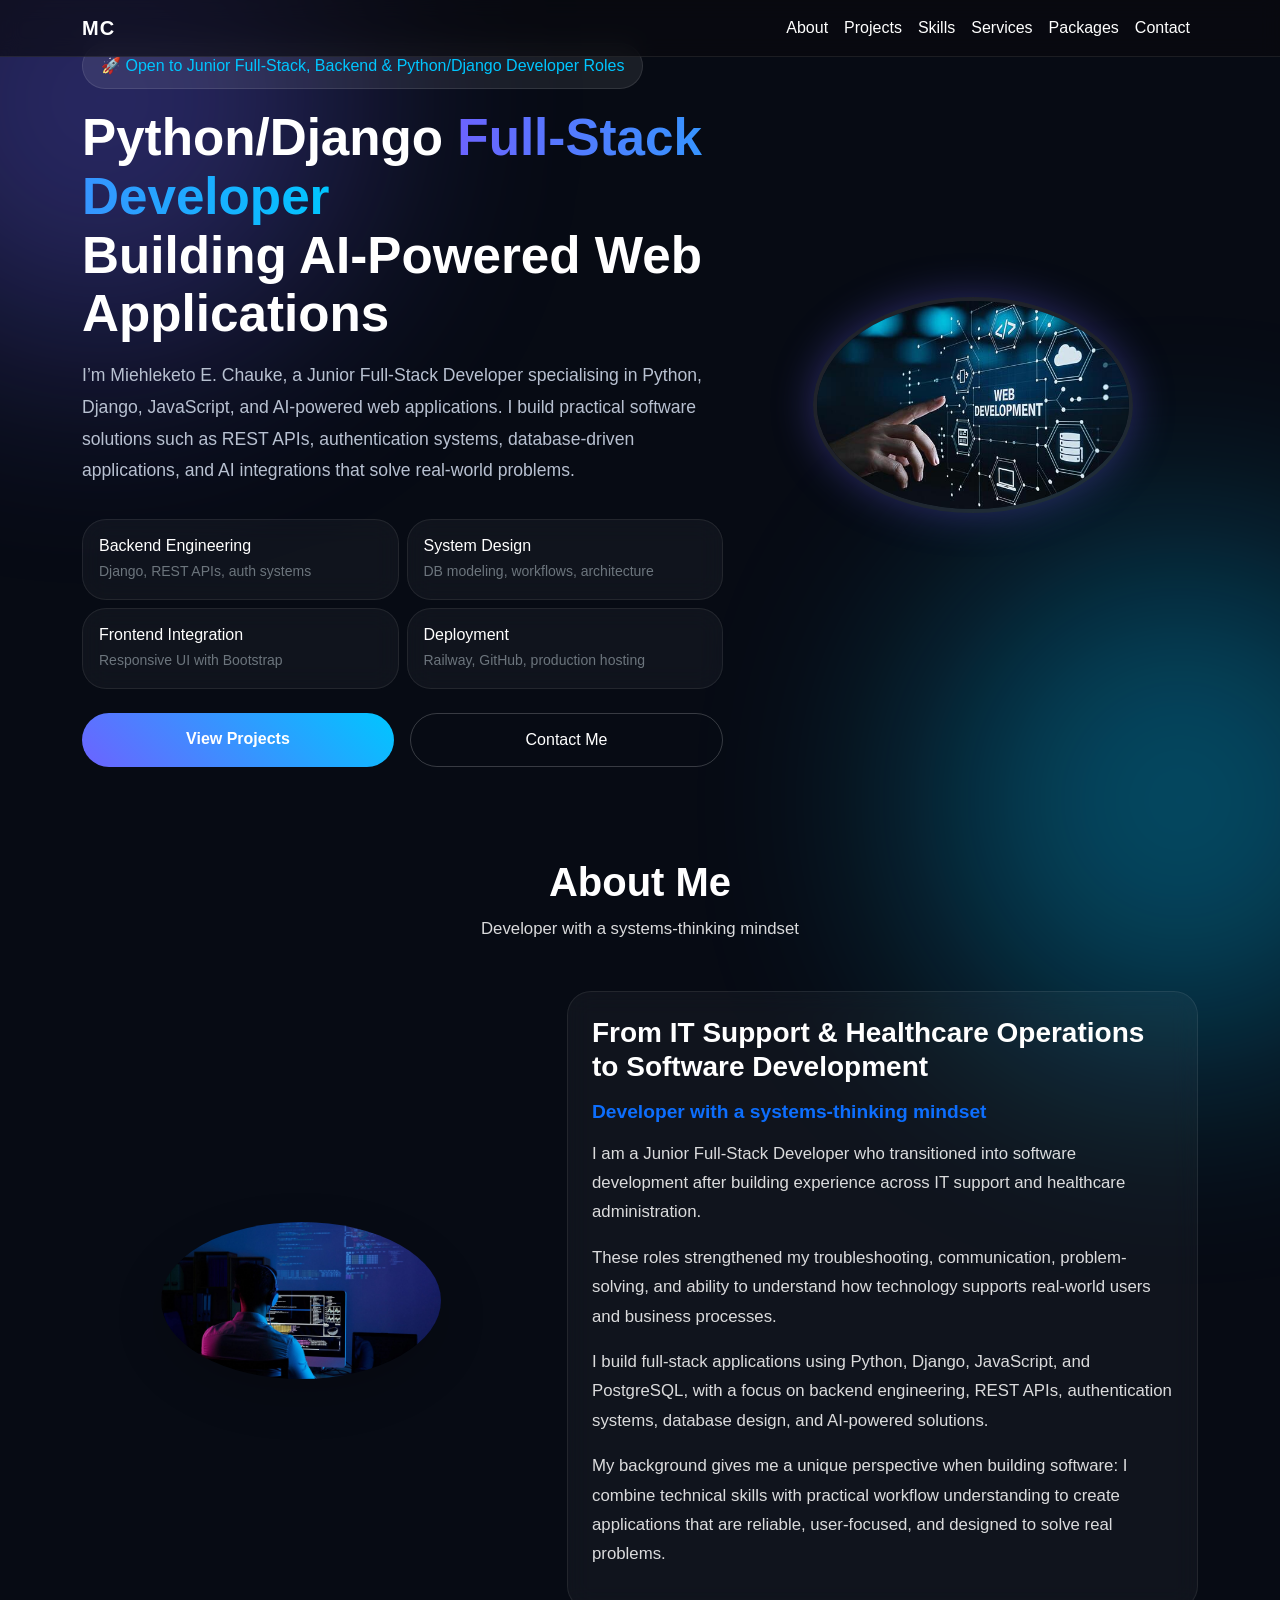
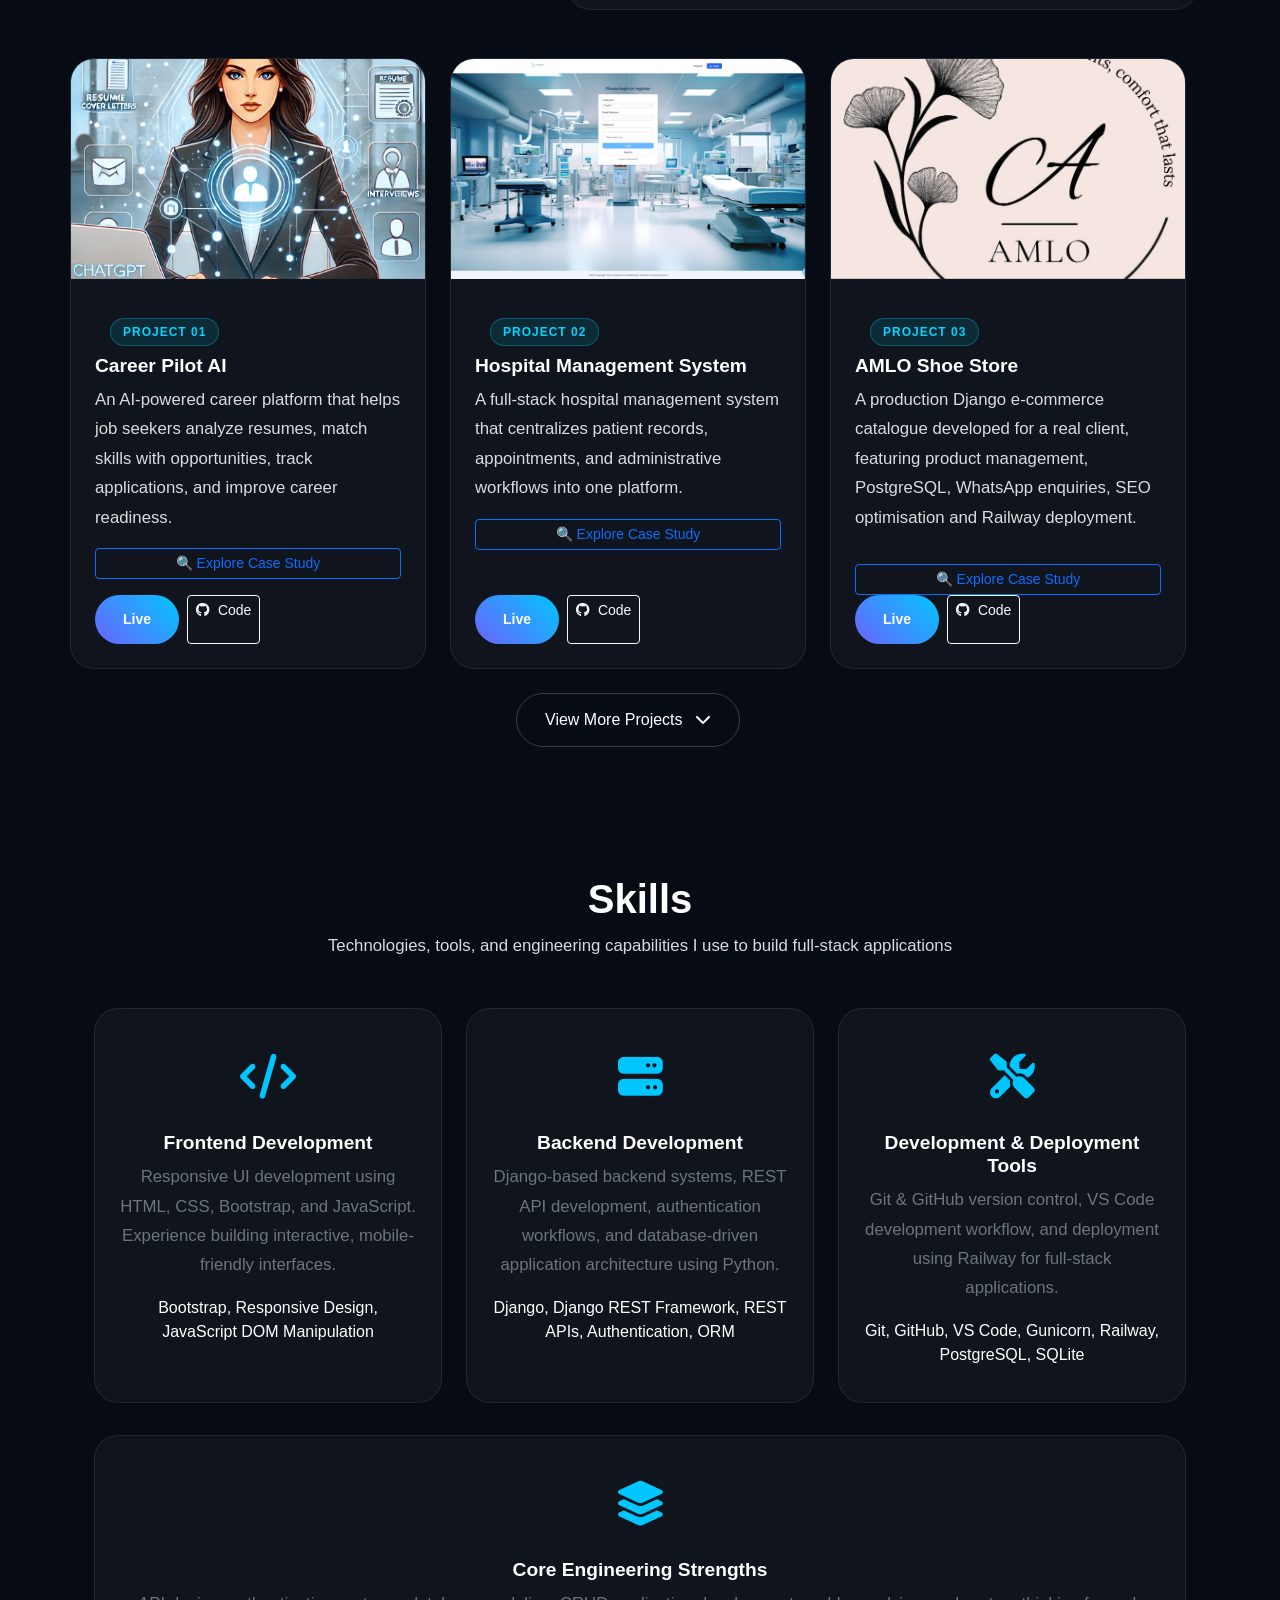
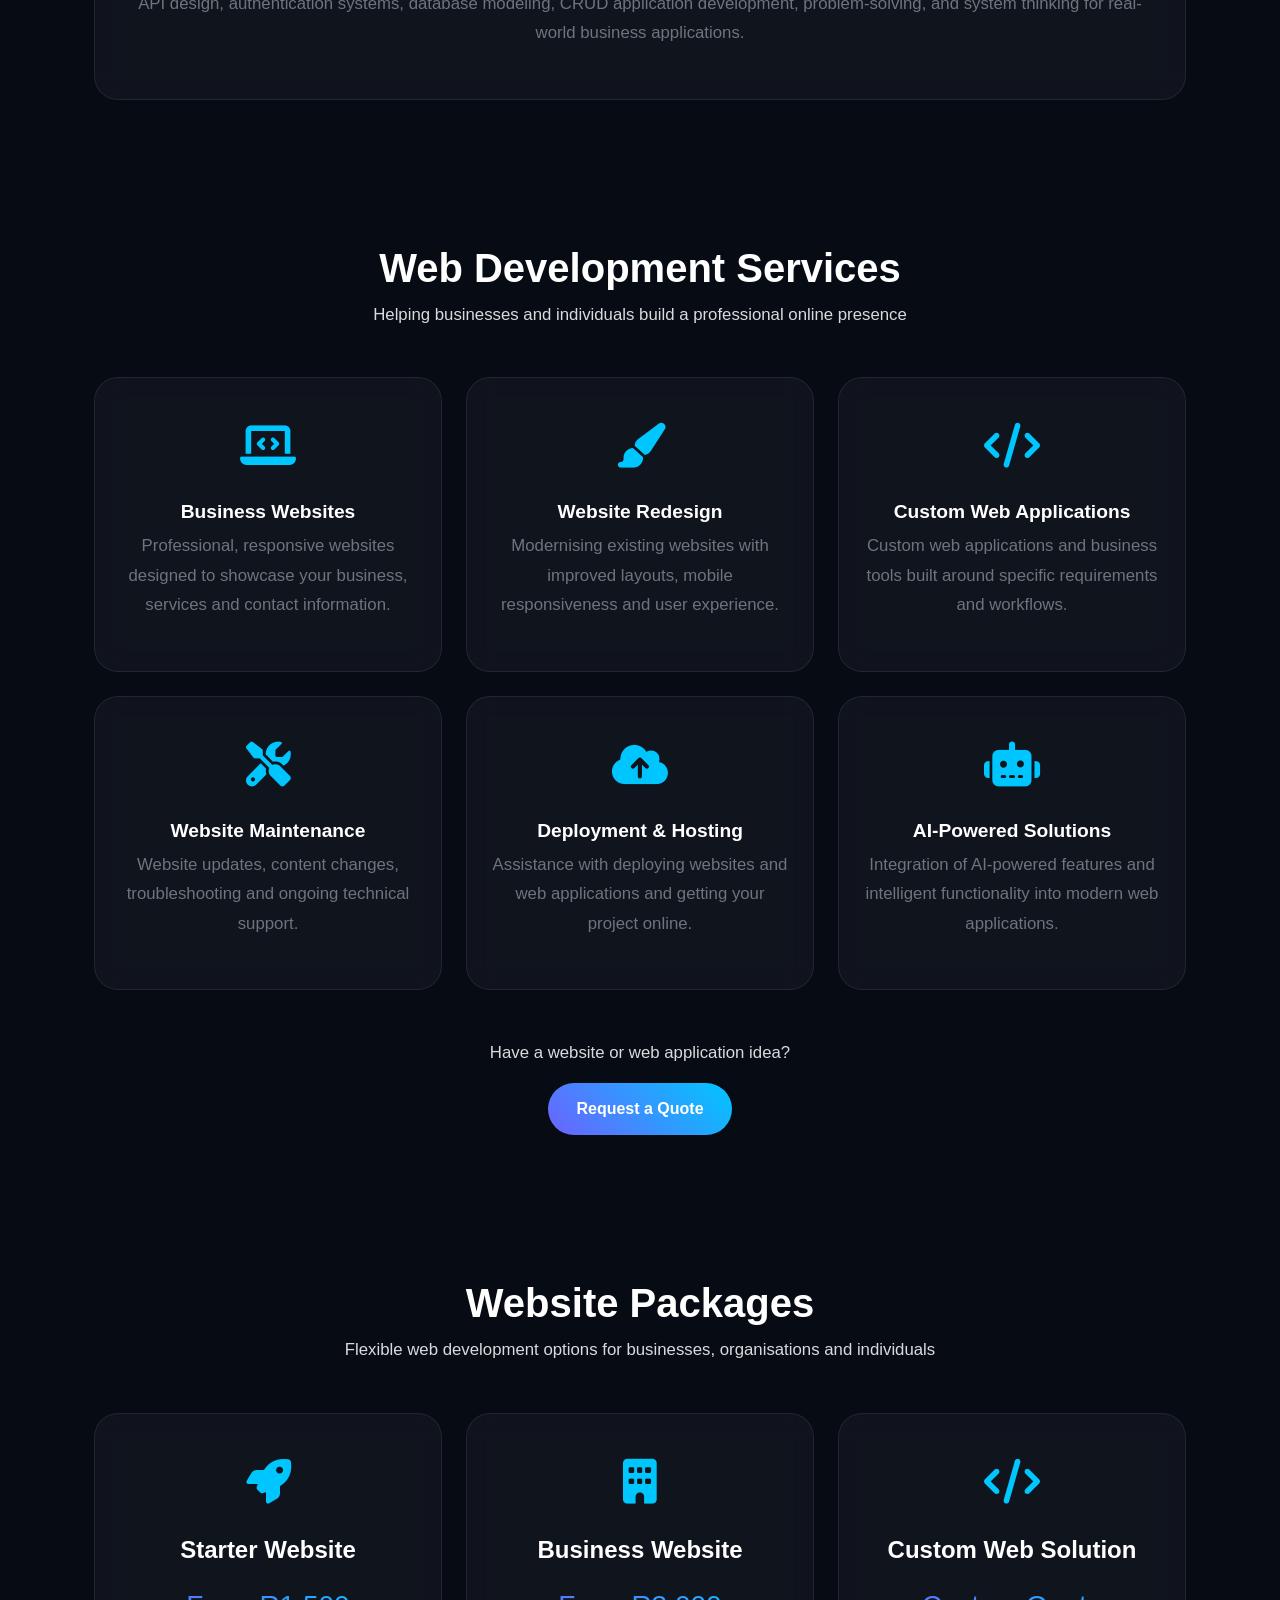
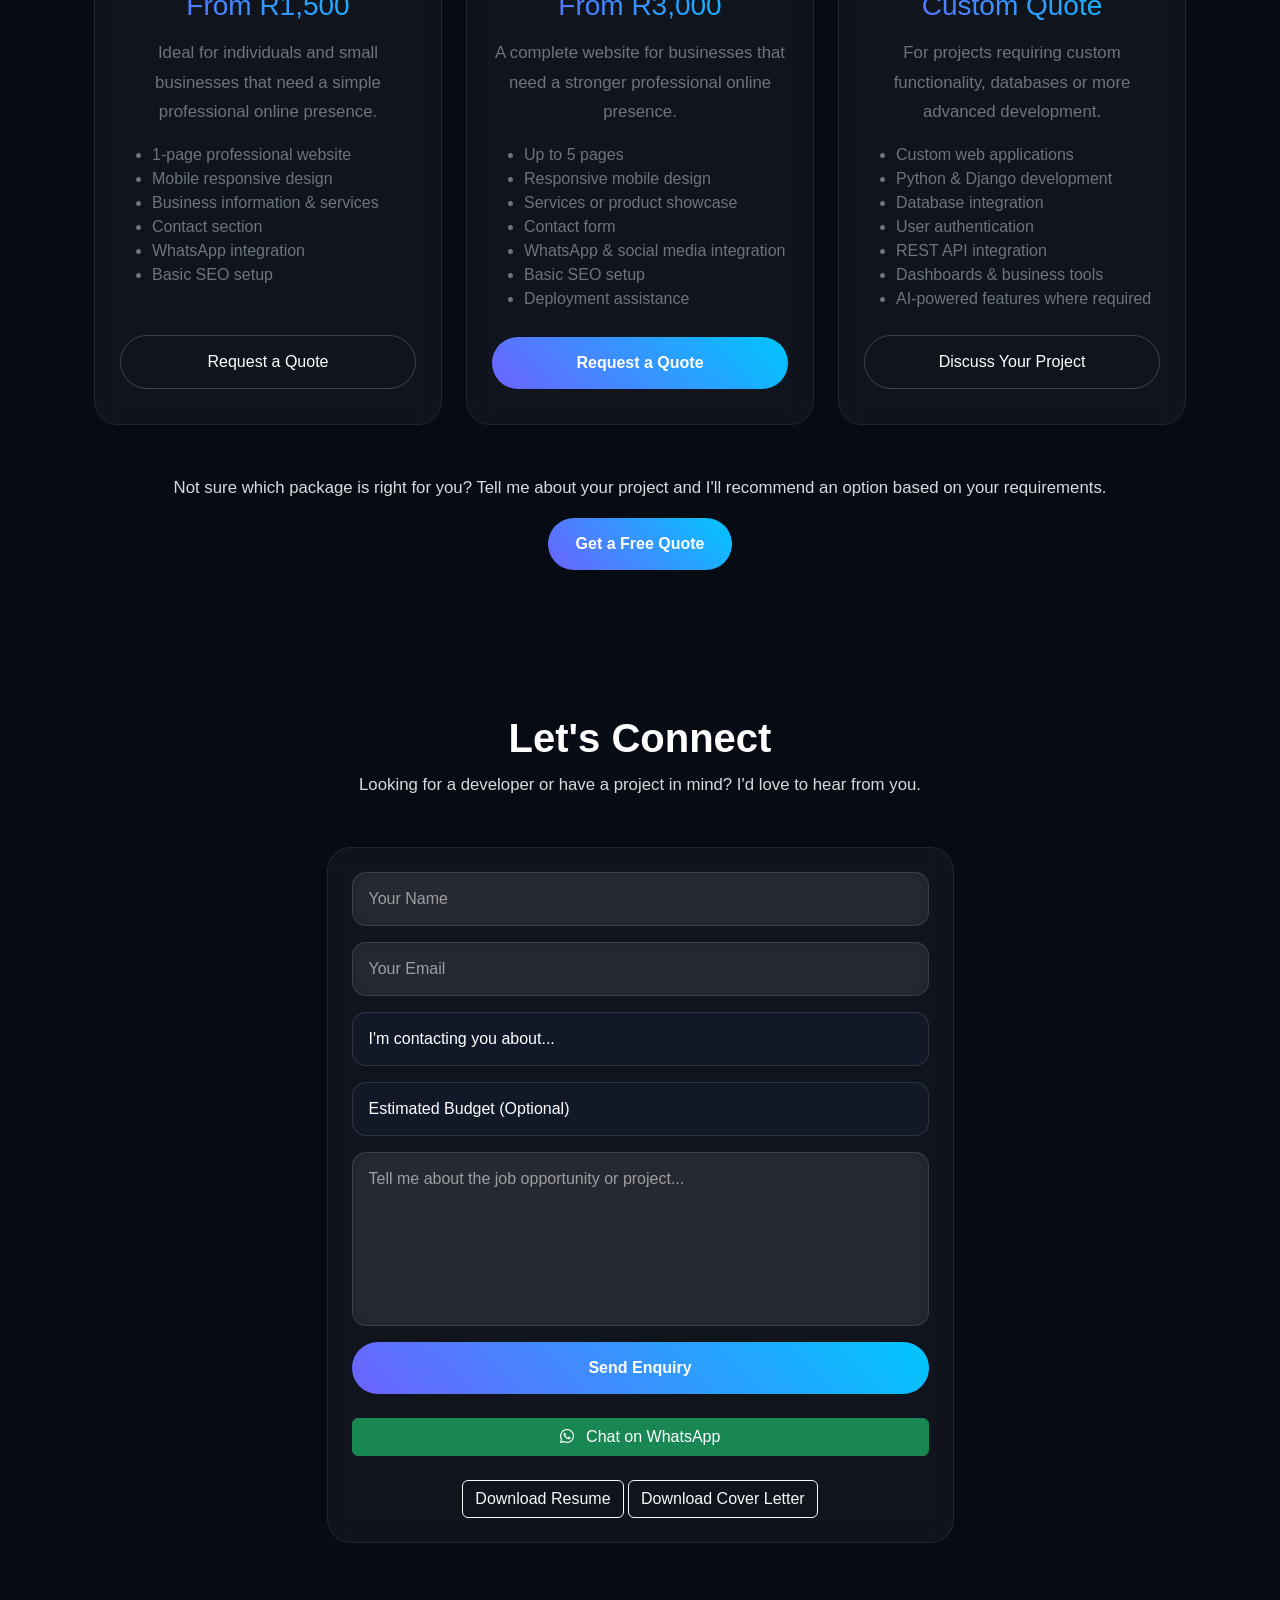
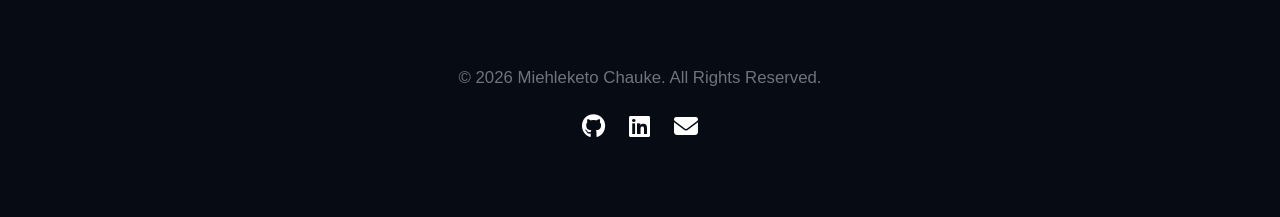
==== commit 6122e079: "Improve portfolio project cards with 3D effects" ====
--- a/index.html
+++ b/index.html
@@ -353,6 +353,128 @@
     border-radius:50px;
 }
 
+/* =========================
+   3D PROJECT CARD EFFECT
+========================= */
+
+.project-card {
+    overflow: hidden;
+    height: 100%;
+
+    transform-style: preserve-3d;
+
+    transition:
+        transform 0.35s ease,
+        box-shadow 0.35s ease,
+        border-color 0.35s ease;
+}
+
+
+/* 3D CARD HOVER */
+
+.project-card:hover {
+    transform:
+        perspective(1000px)
+        rotateX(4deg)
+        rotateY(-4deg)
+        translateY(-8px);
+
+    border-color: rgba(0, 198, 255, 0.35);
+
+    box-shadow:
+        0 25px 60px rgba(0, 0, 0, 0.45),
+        0 0 35px rgba(0, 198, 255, 0.12);
+}
+
+
+/* IMAGE DEPTH */
+
+.project-card img {
+    height: 220px;
+    width: 100%;
+    object-fit: cover;
+
+    transform: translateZ(25px);
+
+    transition:
+        transform 0.35s ease,
+        filter 0.35s ease;
+}
+
+.project-card:hover img {
+    transform:
+        translateZ(40px)
+        scale(1.03);
+
+    filter: brightness(1.05);
+}
+
+
+/* TEXT DEPTH */
+
+.project-content {
+    padding: 24px;
+
+    transform: translateZ(18px);
+}
+
+
+/* PROJECT NUMBER FLOATS FORWARD */
+
+.project-number {
+    transform: translateZ(35px);
+}
+
+
+/* BUTTONS FLOAT FORWARD */
+
+.project-content .btn {
+    transform: translateZ(28px);
+
+    transition:
+        transform 0.3s ease,
+        box-shadow 0.3s ease;
+}
+
+.project-content .btn:hover {
+    transform:
+        translateZ(38px)
+        translateY(-2px);
+}
+.project-card {
+    position: relative;
+    will-change: transform;
+}
+
+.project-card::before {
+    content: "";
+    position: absolute;
+    inset: 0;
+
+    background:
+        radial-gradient(
+            circle at 50% 50%,
+            rgba(0,198,255,0.08),
+            transparent 55%
+        );
+
+    opacity: 0;
+    transition: opacity 0.35s ease;
+
+    pointer-events: none;
+    z-index: 1;
+}
+
+.project-card:hover::before {
+    opacity: 1;
+}
+
+.project-card img,
+.project-content {
+    position: relative;
+    z-index: 2;
+}
+
 </style>
 </head>
 
@@ -2599,6 +2721,37 @@
     once:true
 });
 </script>
+<script>
+document.querySelectorAll(".project-card").forEach(card => {
+
+    card.addEventListener("mousemove", function(e) {
+
+        const rect = card.getBoundingClientRect();
+
+        const x = e.clientX - rect.left;
+        const y = e.clientY - rect.top;
+
+        const centerX = rect.width / 2;
+        const centerY = rect.height / 2;
+
+        const rotateX = ((y - centerY) / centerY) * -5;
+        const rotateY = ((x - centerX) / centerX) * 5;
+
+        card.style.transform =
+            `perspective(1000px)
+             rotateX(${rotateX}deg)
+             rotateY(${rotateY}deg)
+             translateY(-8px)`;
+    });
+
+    card.addEventListener("mouseleave", function() {
+
+        card.style.transform =
+            "perspective(1000px) rotateX(0deg) rotateY(0deg) translateY(0)";
+    });
+
+});
+</script>
 
 </body>
 </html>
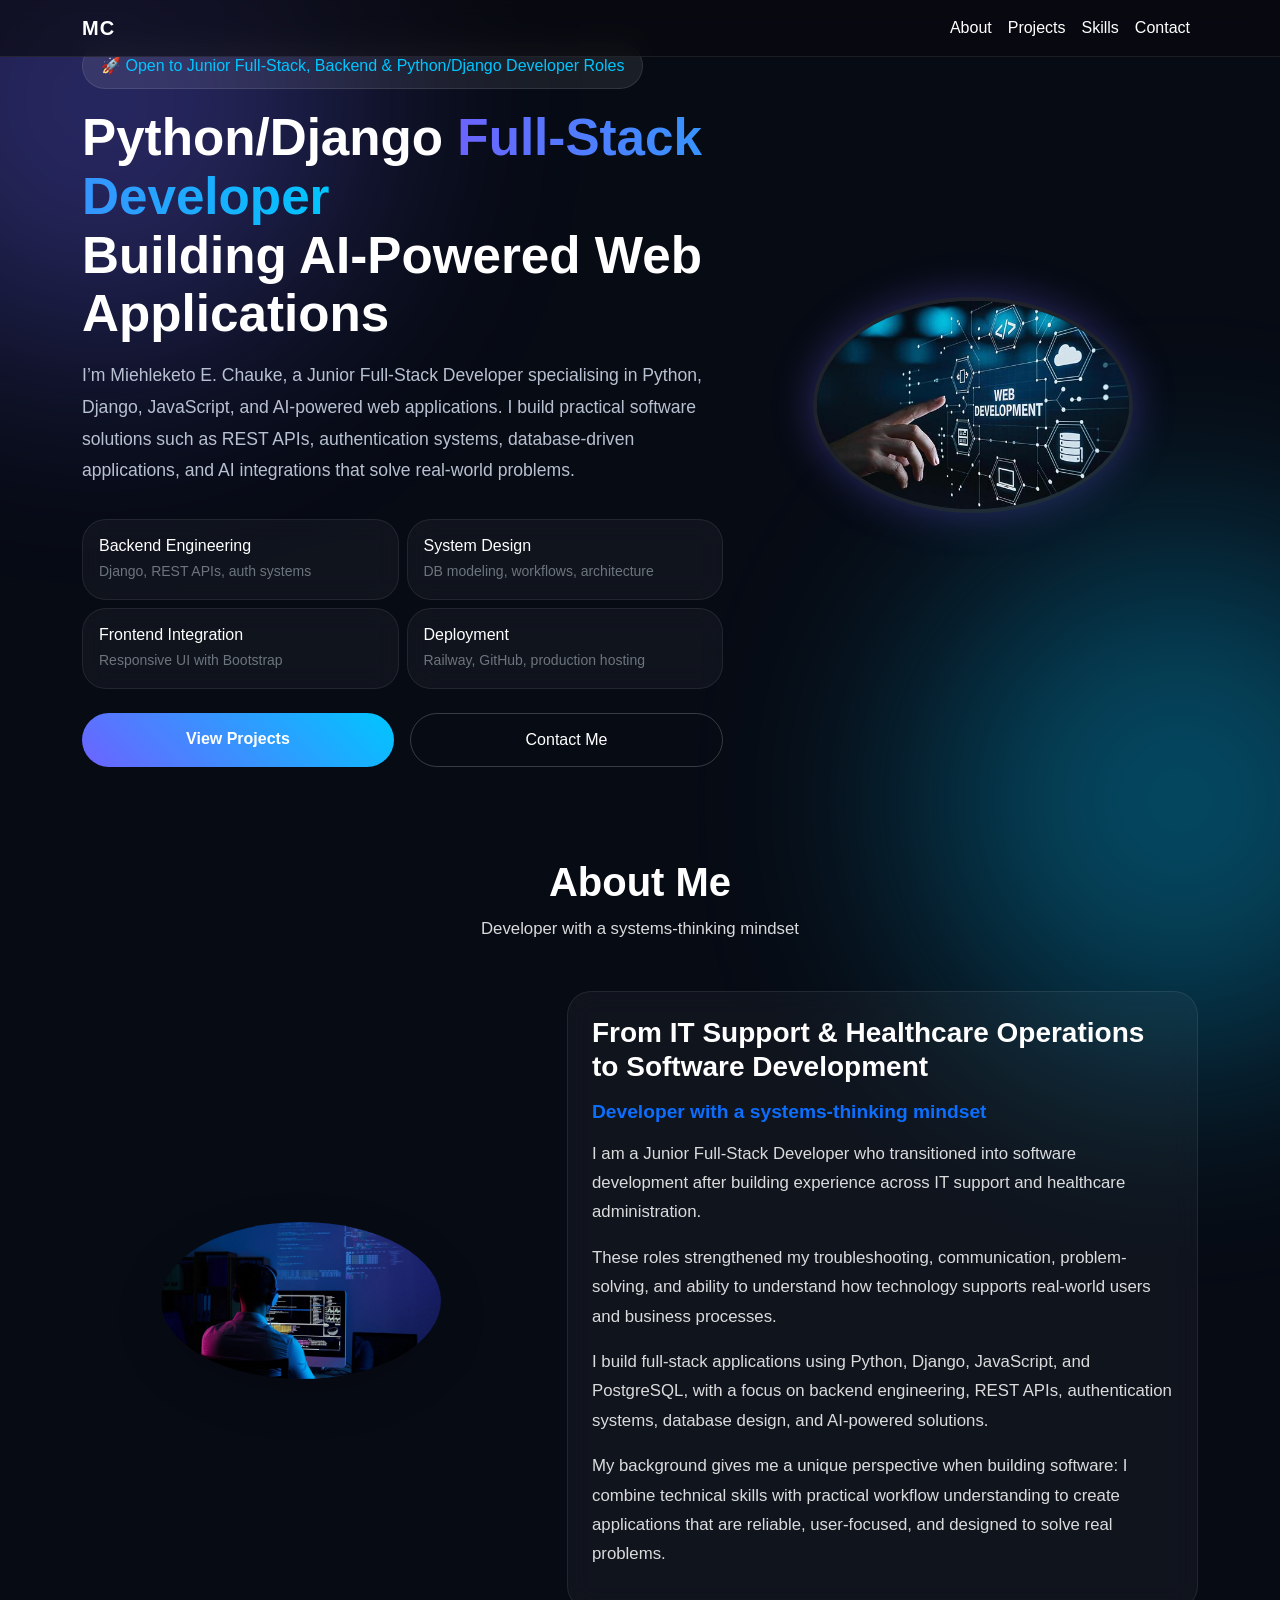
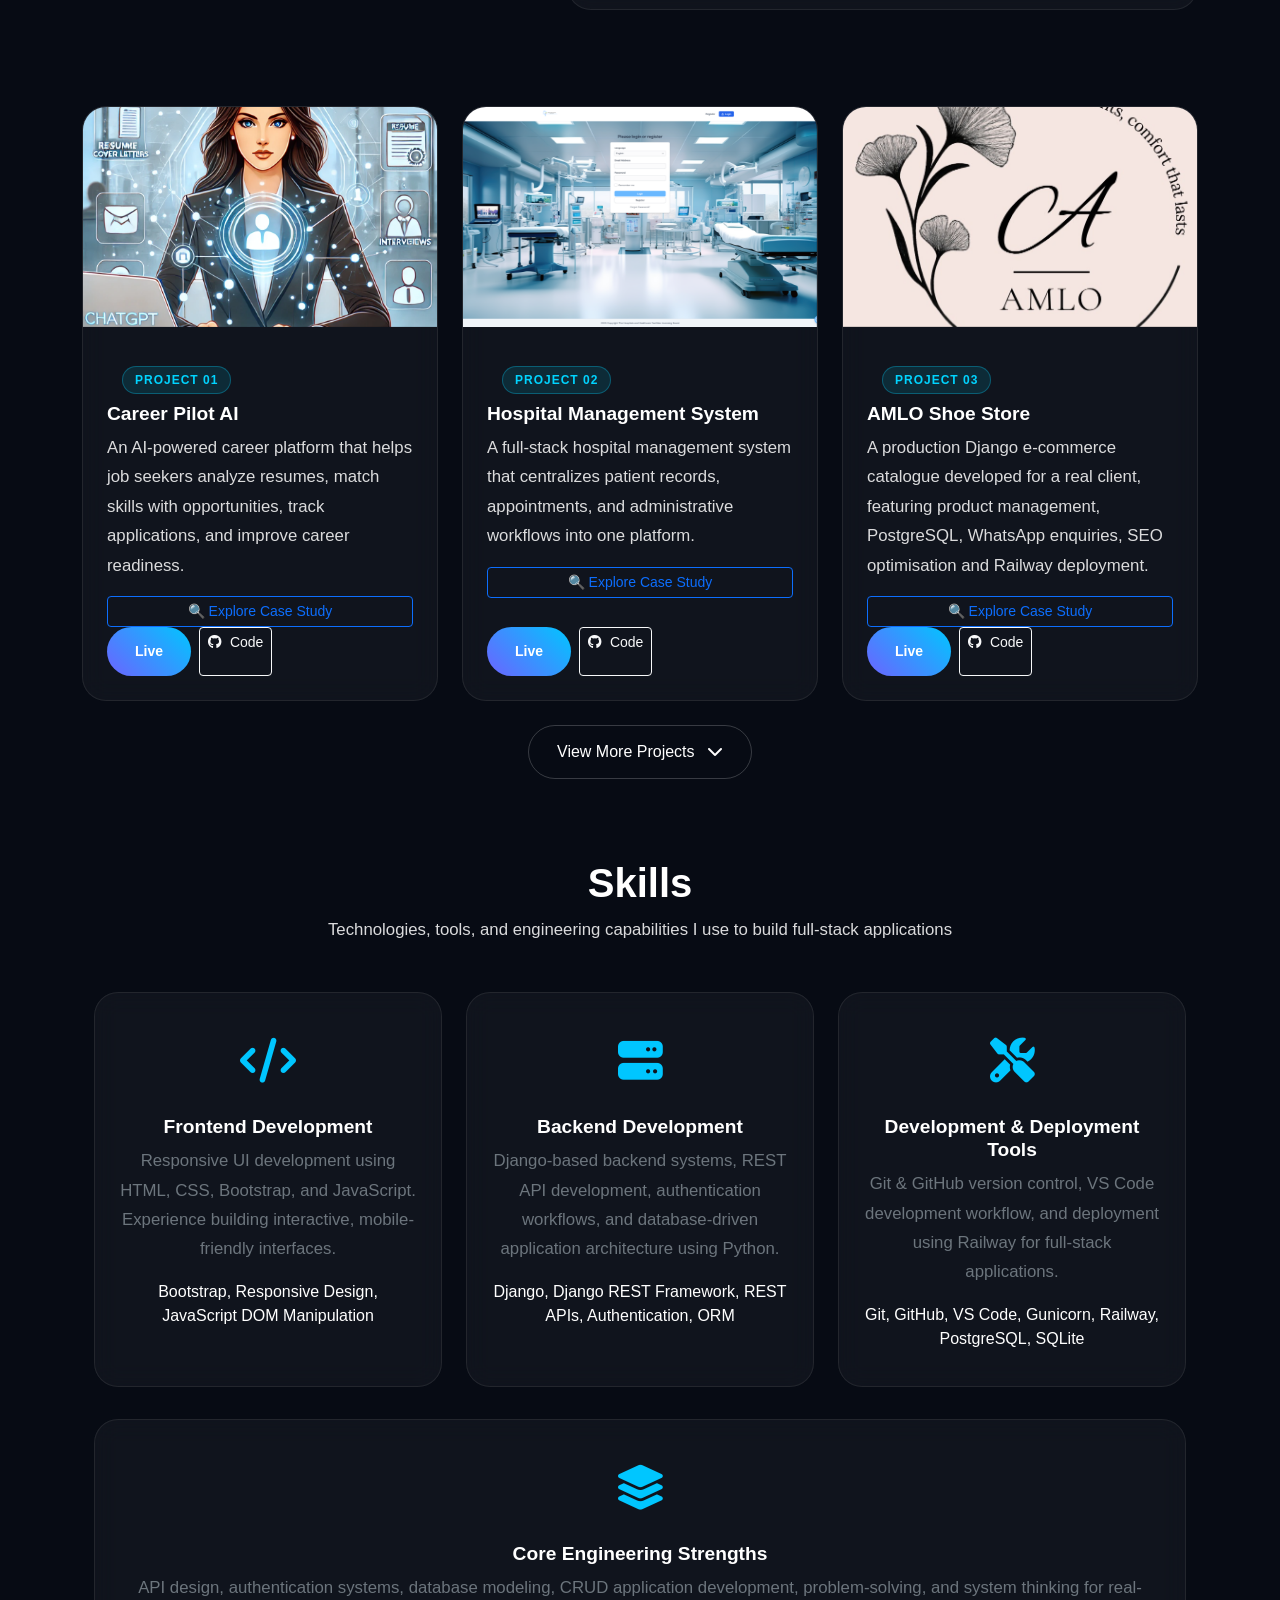
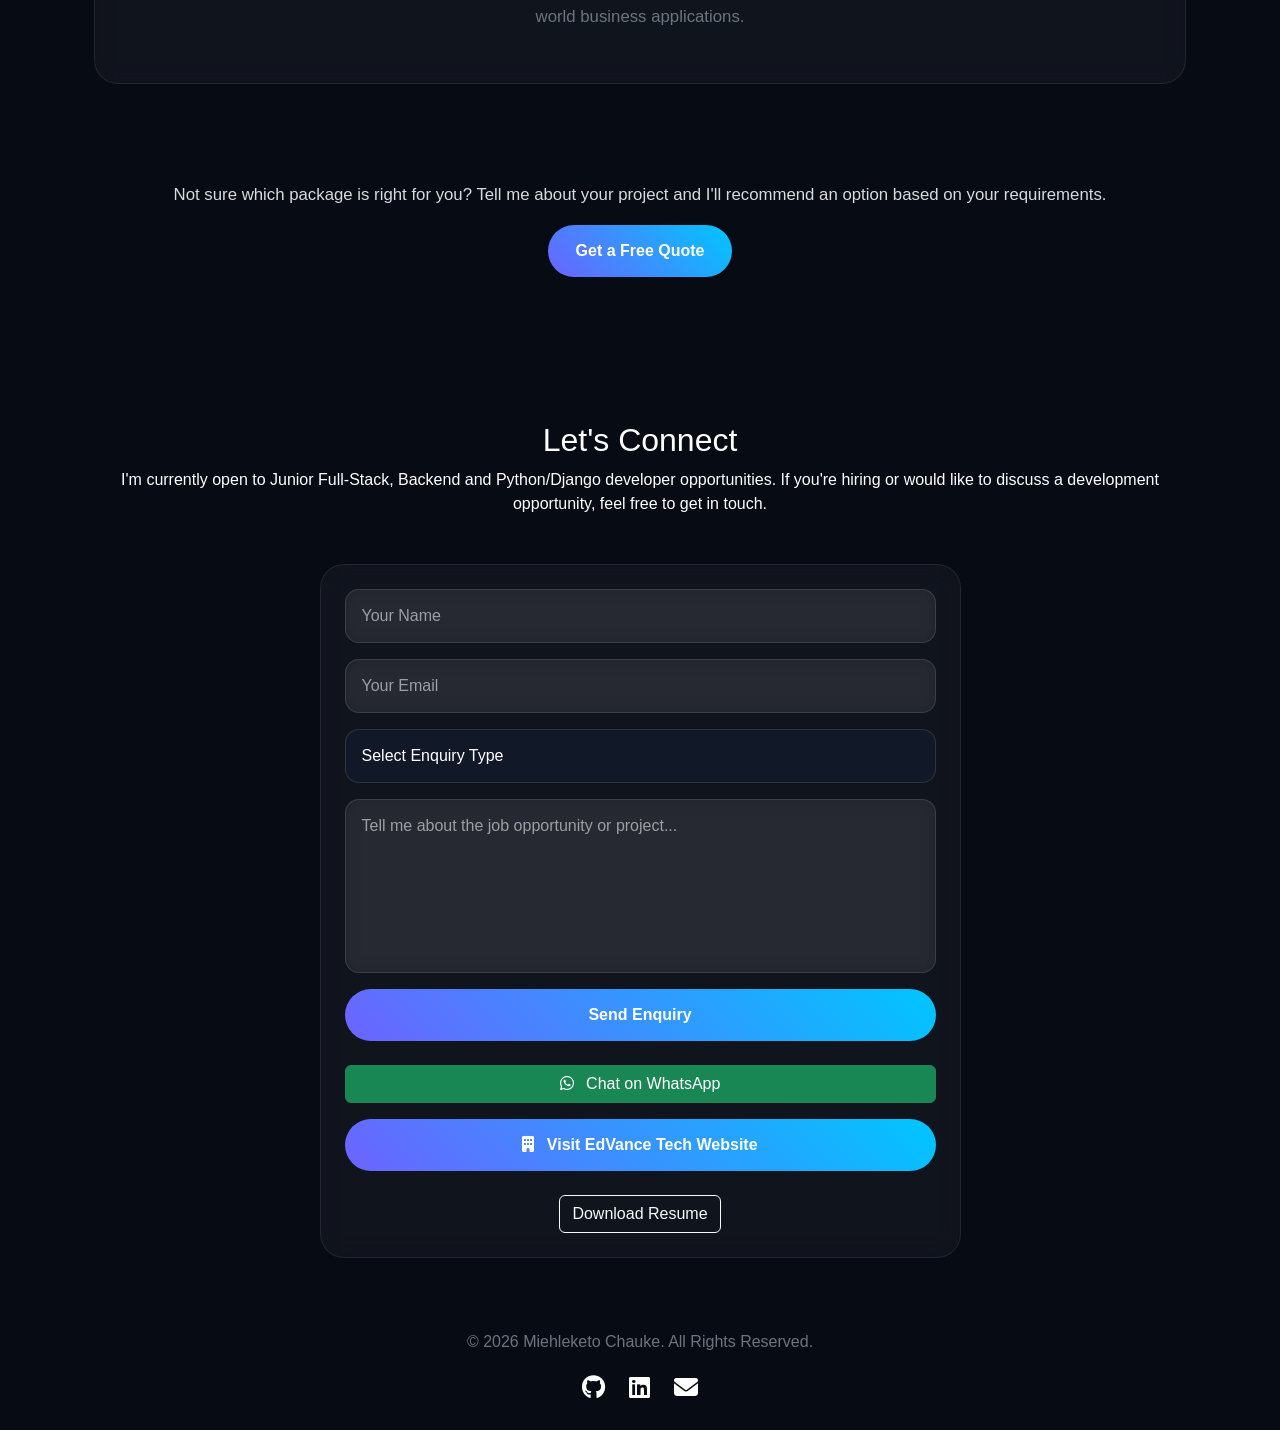
==== commit 9568759d: "Clean up portfolio and update project navigation" ====
--- a/index.html
+++ b/index.html
@@ -512,14 +512,6 @@
 </li>
 
 <li class="nav-item">
-    <a class="nav-link" href="#services">Services</a>
-</li>
-
-<li class="nav-item">
-    <a class="nav-link" href="#packages">Packages</a>
-</li>
-
-<li class="nav-item">
     <a class="nav-link" href="#contact">Contact</a>
 </li>
 
@@ -532,110 +524,106 @@
 <!-- ================= HERO ================= -->
 
 <section class="hero-section" id="home">
-<div class="container">
-
-<div class="row align-items-center g-4">
-
-<!-- LEFT -->
-<div class="col-lg-7" data-aos="fade-right">
-
-<div class="hero-badge">
-  🚀 Open to Junior Full-Stack, Backend & Python/Django Developer Roles
-</div>
-
-<h1 class="hero-title mb-3">
-
-    Python/Django
-    <span class="gradient-text">
-        Full-Stack Developer
-    </span>
-
-    <br>
-
-    Building AI-Powered Web Applications
-
-</h1>
-
-</h1>
-
-<p class="hero-description">
-<p class="hero-description">
-
-I’m Miehleketo E. Chauke, a Junior Full-Stack Developer specialising in Python, Django, JavaScript, and AI-powered web applications.
-
-I build practical software solutions such as REST APIs, authentication systems, database-driven applications, and AI integrations that solve real-world problems.
-
-
-</p>
-
-<!-- VALUE GRID -->
-<div class="row mt-4 g-2">
-
-<div class="col-12 col-md-6">
-    <div class="glass p-3 h-100">
-        <h6 class="mb-1">Backend Engineering</h6>
-        <small class="text-secondary">
-            Django, REST APIs, auth systems
-        </small>
+    <div class="container">
+
+        <div class="row align-items-center g-4">
+
+            <!-- LEFT -->
+            <div class="col-lg-7" data-aos="fade-right">
+
+                <div class="hero-badge">
+                    🚀 Open to Junior Full-Stack, Backend & Python/Django Developer Roles
+                </div>
+
+                <h1 class="hero-title mb-3">
+                    Python/Django
+                    <span class="gradient-text">
+                        Full-Stack Developer
+                    </span>
+
+                    <br>
+
+                    Building AI-Powered Web Applications
+                </h1>
+
+                <p class="hero-description">
+                    I’m Miehleketo E. Chauke, a Junior Full-Stack Developer specialising in
+                    Python, Django, JavaScript, and AI-powered web applications.
+                    I build practical software solutions such as REST APIs, authentication
+                    systems, database-driven applications, and AI integrations that solve
+                    real-world problems.
+                </p>
+
+                <!-- VALUE GRID -->
+                <div class="row mt-4 g-2">
+
+                    <div class="col-12 col-md-6">
+                        <div class="glass p-3 h-100">
+                            <h6 class="mb-1">Backend Engineering</h6>
+                            <small class="text-secondary">
+                                Django, REST APIs, auth systems
+                            </small>
+                        </div>
+                    </div>
+
+                    <div class="col-12 col-md-6">
+                        <div class="glass p-3 h-100">
+                            <h6 class="mb-1">System Design</h6>
+                            <small class="text-secondary">
+                                DB modeling, workflows, architecture
+                            </small>
+                        </div>
+                    </div>
+
+                    <div class="col-12 col-md-6">
+                        <div class="glass p-3 h-100">
+                            <h6 class="mb-1">Frontend Integration</h6>
+                            <small class="text-secondary">
+                                Responsive UI with Bootstrap
+                            </small>
+                        </div>
+                    </div>
+
+                    <div class="col-12 col-md-6">
+                        <div class="glass p-3 h-100">
+                            <h6 class="mb-1">Deployment</h6>
+                            <small class="text-secondary">
+                                Railway, GitHub, production hosting
+                            </small>
+                        </div>
+                    </div>
+
+                </div>
+
+                <!-- CTA -->
+                <div class="hero-buttons d-flex flex-column flex-sm-row gap-3 mt-4">
+
+                    <a href="#projects" class="btn btn-glow w-100 w-sm-auto">
+                        View Projects
+                    </a>
+
+                    <a href="#contact" class="btn btn-outline-custom w-100 w-sm-auto">
+                        Contact Me
+                    </a>
+
+                </div>
+
+            </div>
+
+            <!-- RIGHT -->
+            <div class="col-lg-5 text-center" data-aos="fade-left">
+
+                <img
+                    src="assets/img/portfolio/WEB.jpg"
+                    alt="Miehleketo Chauke"
+                    class="hero-image img-fluid"
+                >
+
+            </div>
+
+        </div>
+
     </div>
-</div>
-
-<div class="col-12 col-md-6">
-    <div class="glass p-3 h-100">
-        <h6 class="mb-1">System Design</h6>
-        <small class="text-secondary">
-            DB modeling, workflows, architecture
-        </small>
-    </div>
-</div>
-
-<div class="col-12 col-md-6">
-    <div class="glass p-3 h-100">
-        <h6 class="mb-1">Frontend Integration</h6>
-        <small class="text-secondary">
-            Responsive UI with Bootstrap
-        </small>
-    </div>
-</div>
-
-<div class="col-12 col-md-6">
-    <div class="glass p-3 h-100">
-        <h6 class="mb-1">Deployment</h6>
-        <small class="text-secondary">
-            Railway, GitHub, production hosting
-        </small>
-    </div>
-</div>
-
-</div>
-
-<!-- CTA -->
-<div class="hero-buttons d-flex flex-column flex-sm-row gap-3 mt-4">
-
-<a href="#projects" class="btn btn-glow w-100 w-sm-auto">
-    View Projects
-</a>
-
-<a href="#contact" class="btn btn-outline-custom w-100 w-sm-auto">
-    Contact Me
-</a>
-
-</div>
-
-</div>
-
-<!-- RIGHT -->
-<div class="col-lg-5 text-center" data-aos="fade-left">
-
-<img src="assets/img/portfolio/WEB.jpg"
-     alt="Miehleketo Chauke"
-     class="hero-image img-fluid">
-
-</div>
-
-</div>
-
-</div>
 </section>
 
 <!-- ================= ABOUT ================= -->
@@ -711,9 +699,9 @@
     </div>
 
 </div>
-
 <!-- ================= PROJECTS ================= -->
-<!-- Replace your current Projects cards block with this complete version. -->
+
+<section id="projects" class="py-5">
 
 <div class="row g-4">
 
@@ -1168,8 +1156,7 @@
     featuring product management, PostgreSQL, WhatsApp enquiries,
     SEO optimisation and Railway deployment.
 </p>
-            </p>
-
+            
             <!-- Case Study Button -->
             <button
                 class="btn btn-outline-primary btn-sm"
@@ -2214,308 +2201,6 @@
 
 </div>
 </section>
-<!-- ================= SERVICES ================= -->
-
-<section id="services" class="py-5">
-
-<div class="container">
-
-    <div class="text-center mb-5" data-aos="fade-up">
-
-        <h2 class="section-title">
-            Web Development Services
-        </h2>
-
-        <p class="section-subtitle">
-            Helping businesses and individuals build a professional online presence
-        </p>
-
-    </div>
-
-    <div class="row g-4">
-
-        <!-- BUSINESS WEBSITES -->
-        <div class="col-md-6 col-lg-4" data-aos="fade-up">
-            <div class="glass skill-card h-100">
-
-                <div class="skill-icon">
-                    <i class="fas fa-laptop-code"></i>
-                </div>
-
-                <h5>Business Websites</h5>
-
-                <p class="text-secondary">
-                    Professional, responsive websites designed to showcase
-                    your business, services and contact information.
-                </p>
-
-            </div>
-        </div>
-
-
-        <!-- WEBSITE REDESIGN -->
-        <div class="col-md-6 col-lg-4" data-aos="fade-up">
-            <div class="glass skill-card h-100">
-
-                <div class="skill-icon">
-                    <i class="fas fa-paint-brush"></i>
-                </div>
-
-                <h5>Website Redesign</h5>
-
-                <p class="text-secondary">
-                    Modernising existing websites with improved layouts,
-                    mobile responsiveness and user experience.
-                </p>
-
-            </div>
-        </div>
-
-
-        <!-- WEB APPLICATIONS -->
-        <div class="col-md-6 col-lg-4" data-aos="fade-up">
-            <div class="glass skill-card h-100">
-
-                <div class="skill-icon">
-                    <i class="fas fa-code"></i>
-                </div>
-
-                <h5>Custom Web Applications</h5>
-
-                <p class="text-secondary">
-                    Custom web applications and business tools built around
-                    specific requirements and workflows.
-                </p>
-
-            </div>
-        </div>
-
-
-        <!-- MAINTENANCE -->
-        <div class="col-md-6 col-lg-4" data-aos="fade-up">
-            <div class="glass skill-card h-100">
-
-                <div class="skill-icon">
-                    <i class="fas fa-screwdriver-wrench"></i>
-                </div>
-
-                <h5>Website Maintenance</h5>
-
-                <p class="text-secondary">
-                    Website updates, content changes, troubleshooting
-                    and ongoing technical support.
-                </p>
-
-            </div>
-        </div>
-
-
-        <!-- DEPLOYMENT -->
-        <div class="col-md-6 col-lg-4" data-aos="fade-up">
-            <div class="glass skill-card h-100">
-
-                <div class="skill-icon">
-                    <i class="fas fa-cloud-arrow-up"></i>
-                </div>
-
-                <h5>Deployment & Hosting</h5>
-
-                <p class="text-secondary">
-                    Assistance with deploying websites and web applications
-                    and getting your project online.
-                </p>
-
-            </div>
-        </div>
-
-
-        <!-- AI -->
-        <div class="col-md-6 col-lg-4" data-aos="fade-up">
-            <div class="glass skill-card h-100">
-
-                <div class="skill-icon">
-                    <i class="fas fa-robot"></i>
-                </div>
-
-                <h5>AI-Powered Solutions</h5>
-
-                <p class="text-secondary">
-                    Integration of AI-powered features and intelligent
-                    functionality into modern web applications.
-                </p>
-
-            </div>
-        </div>
-
-    </div>
-
-    <!-- CTA -->
-
-    <div class="text-center mt-5" data-aos="fade-up">
-
-        <p class="section-subtitle mb-3">
-            Have a website or web application idea?
-        </p>
-
-        <a href="#contact" class="btn btn-glow">
-            Request a Quote
-        </a>
-
-    </div>
-
-</div>
-
-</section>
-
-<!-- ================= FREELANCE PACKAGES ================= -->
-
-<section id="packages" class="py-5">
-
-<div class="container">
-
-    <div class="text-center mb-5" data-aos="fade-up">
-
-        <h2 class="section-title">
-            Website Packages
-        </h2>
-
-        <p class="section-subtitle">
-            Flexible web development options for businesses,
-            organisations and individuals
-        </p>
-
-    </div>
-
-    <div class="row g-4 justify-content-center">
-
-        <!-- STARTER WEBSITE -->
-        <div class="col-md-6 col-lg-4" data-aos="fade-up">
-
-            <div class="glass skill-card h-100 d-flex flex-column">
-
-                <div class="skill-icon">
-                    <i class="fas fa-rocket"></i>
-                </div>
-
-                <h4 class="fw-bold">
-                    Starter Website
-                </h4>
-
-                <h3 class="gradient-text my-3">
-                    From R1,500
-                </h3>
-
-                <p class="text-secondary">
-                    Ideal for individuals and small businesses
-                    that need a simple professional online presence.
-                </p>
-
-                <ul class="text-start text-secondary mb-4">
-                    <li>1-page professional website</li>
-                    <li>Mobile responsive design</li>
-                    <li>Business information & services</li>
-                    <li>Contact section</li>
-                    <li>WhatsApp integration</li>
-                    <li>Basic SEO setup</li>
-                </ul>
-
-                <a href="#contact"
-                   class="btn btn-outline-custom mt-auto">
-                    Request a Quote
-                </a>
-
-            </div>
-
-        </div>
-
-
-        <!-- BUSINESS WEBSITE -->
-        <div class="col-md-6 col-lg-4" data-aos="fade-up"
-             data-aos-delay="100">
-
-            <div class="glass skill-card h-100 d-flex flex-column">
-
-                <div class="skill-icon">
-                    <i class="fas fa-building"></i>
-                </div>
-
-                <h4 class="fw-bold">
-                    Business Website
-                </h4>
-
-                <h3 class="gradient-text my-3">
-                    From R3,000
-                </h3>
-
-                <p class="text-secondary">
-                    A complete website for businesses that need
-                    a stronger professional online presence.
-                </p>
-
-                <ul class="text-start text-secondary mb-4">
-                    <li>Up to 5 pages</li>
-                    <li>Responsive mobile design</li>
-                    <li>Services or product showcase</li>
-                    <li>Contact form</li>
-                    <li>WhatsApp & social media integration</li>
-                    <li>Basic SEO setup</li>
-                    <li>Deployment assistance</li>
-                </ul>
-
-                <a href="#contact"
-                   class="btn btn-glow mt-auto">
-                    Request a Quote
-                </a>
-
-            </div>
-
-        </div>
-
-
-        <!-- CUSTOM SOLUTION -->
-        <div class="col-md-6 col-lg-4" data-aos="fade-up"
-             data-aos-delay="200">
-
-            <div class="glass skill-card h-100 d-flex flex-column">
-
-                <div class="skill-icon">
-                    <i class="fas fa-code"></i>
-                </div>
-
-                <h4 class="fw-bold">
-                    Custom Web Solution
-                </h4>
-
-                <h3 class="gradient-text my-3">
-                    Custom Quote
-                </h3>
-
-                <p class="text-secondary">
-                    For projects requiring custom functionality,
-                    databases or more advanced development.
-                </p>
-
-                <ul class="text-start text-secondary mb-4">
-                    <li>Custom web applications</li>
-                    <li>Python & Django development</li>
-                    <li>Database integration</li>
-                    <li>User authentication</li>
-                    <li>REST API integration</li>
-                    <li>Dashboards & business tools</li>
-                    <li>AI-powered features where required</li>
-                </ul>
-
-                <a href="#contact"
-                   class="btn btn-outline-custom mt-auto">
-                    Discuss Your Project
-                </a>
-
-            </div>
-
-        </div>
-
-    </div>
-
 
     <!-- BOTTOM MESSAGE -->
 
@@ -2546,12 +2231,12 @@
 <div class="text-center mb-5"
      data-aos="fade-up">
 
-<h2 class="section-title">
-    Let's Connect
-</h2>
-
-<p class="section-subtitle">
-    Looking for a developer or have a project in mind? I'd love to hear from you.
+<h2>Let's Connect</h2>
+
+<p>
+    I'm currently open to Junior Full-Stack, Backend and Python/Django
+    developer opportunities. If you're hiring or would like to discuss
+    a development opportunity, feel free to get in touch.
 </p>
 
 </div>
@@ -2578,61 +2263,17 @@
        placeholder="Your Email"
        required>
 
-<!-- REASON FOR CONTACT -->
 <select class="form-control mb-3"
-        name="contact_reason"
+        name="enquiry_type"
         required>
 
-    <option value="" disabled selected>
-        I'm contacting you about...
-    </option>
-
-    <option value="Job Opportunity">
-        Job Opportunity
-    </option>
-
-    <option value="Business Website">
-        Business Website
-    </option>
-
-    <option value="Website Redesign">
-        Website Redesign
-    </option>
-
-    <option value="Custom Web Application">
-        Custom Web Application
-    </option>
-
-    <option value="Website Maintenance">
-        Website Maintenance
-    </option>
-
-    <option value="AI-Powered Solution">
-        AI-Powered Solution
-    </option>
-
-    <option value="Other">
-        Other
-    </option>
+    <option value="">Select Enquiry Type</option>
+    <option value="Job Opportunity">Job Opportunity</option>
+    <option value="Custom Web Application">Custom Web Application</option>
+    <option value="AI-Powered Solution">AI-Powered Solution</option>
+    <option value="Other">Other</option>
 
 </select>
-<!-- ESTIMATED BUDGET -->
-<select class="form-control mb-3"
-        name="budget">
-
-    <option value="" selected>
-        Estimated Budget (Optional)
-    </option>
-
-    <option value="Under R1,500">Under R1,500</option>
-    <option value="R1,500 - R3,000">R1,500 - R3,000</option>
-    <option value="R3,000 - R5,000">R3,000 - R5,000</option>
-    <option value="R5,000 - R10,000">R5,000 - R10,000</option>
-    <option value="R10,000+">R10,000+</option>
-    <option value="Not Sure Yet">Not Sure Yet</option>
-
-</select>
-
 <textarea class="form-control mb-3"
           rows="6"
           name="message"
@@ -2646,13 +2287,26 @@
 </form>
 <div class="text-center mt-3">
 
-<a href="https://wa.me/2733141222"
+<a href="https://wa.me/27733141222"
    target="_blank"
    class="btn btn-success w-100 mt-2">
 
    <i class="fab fa-whatsapp me-2"></i>
    Chat on WhatsApp
 </a>
+
+</div>
+<div class="text-center mt-3">
+
+    <a href="https://chauke12345.github.io/EdVance-Tech-website/"
+       target="_blank"
+       rel="noopener noreferrer"
+       class="btn btn-glow w-100">
+
+        <i class="fas fa-building me-2"></i>
+        Visit EdVance Tech Website
+
+    </a>
 
 </div>
 
@@ -2662,12 +2316,6 @@
    class="btn btn-outline-light"
    download>
    Download Resume
-</a>
-
-<a href="assets/img/portfolio/Edward%20_Chauke_Resume.pdf"
-   class="btn btn-outline-light"
-   download>
-   Download Cover Letter
 </a>
 
 </div>
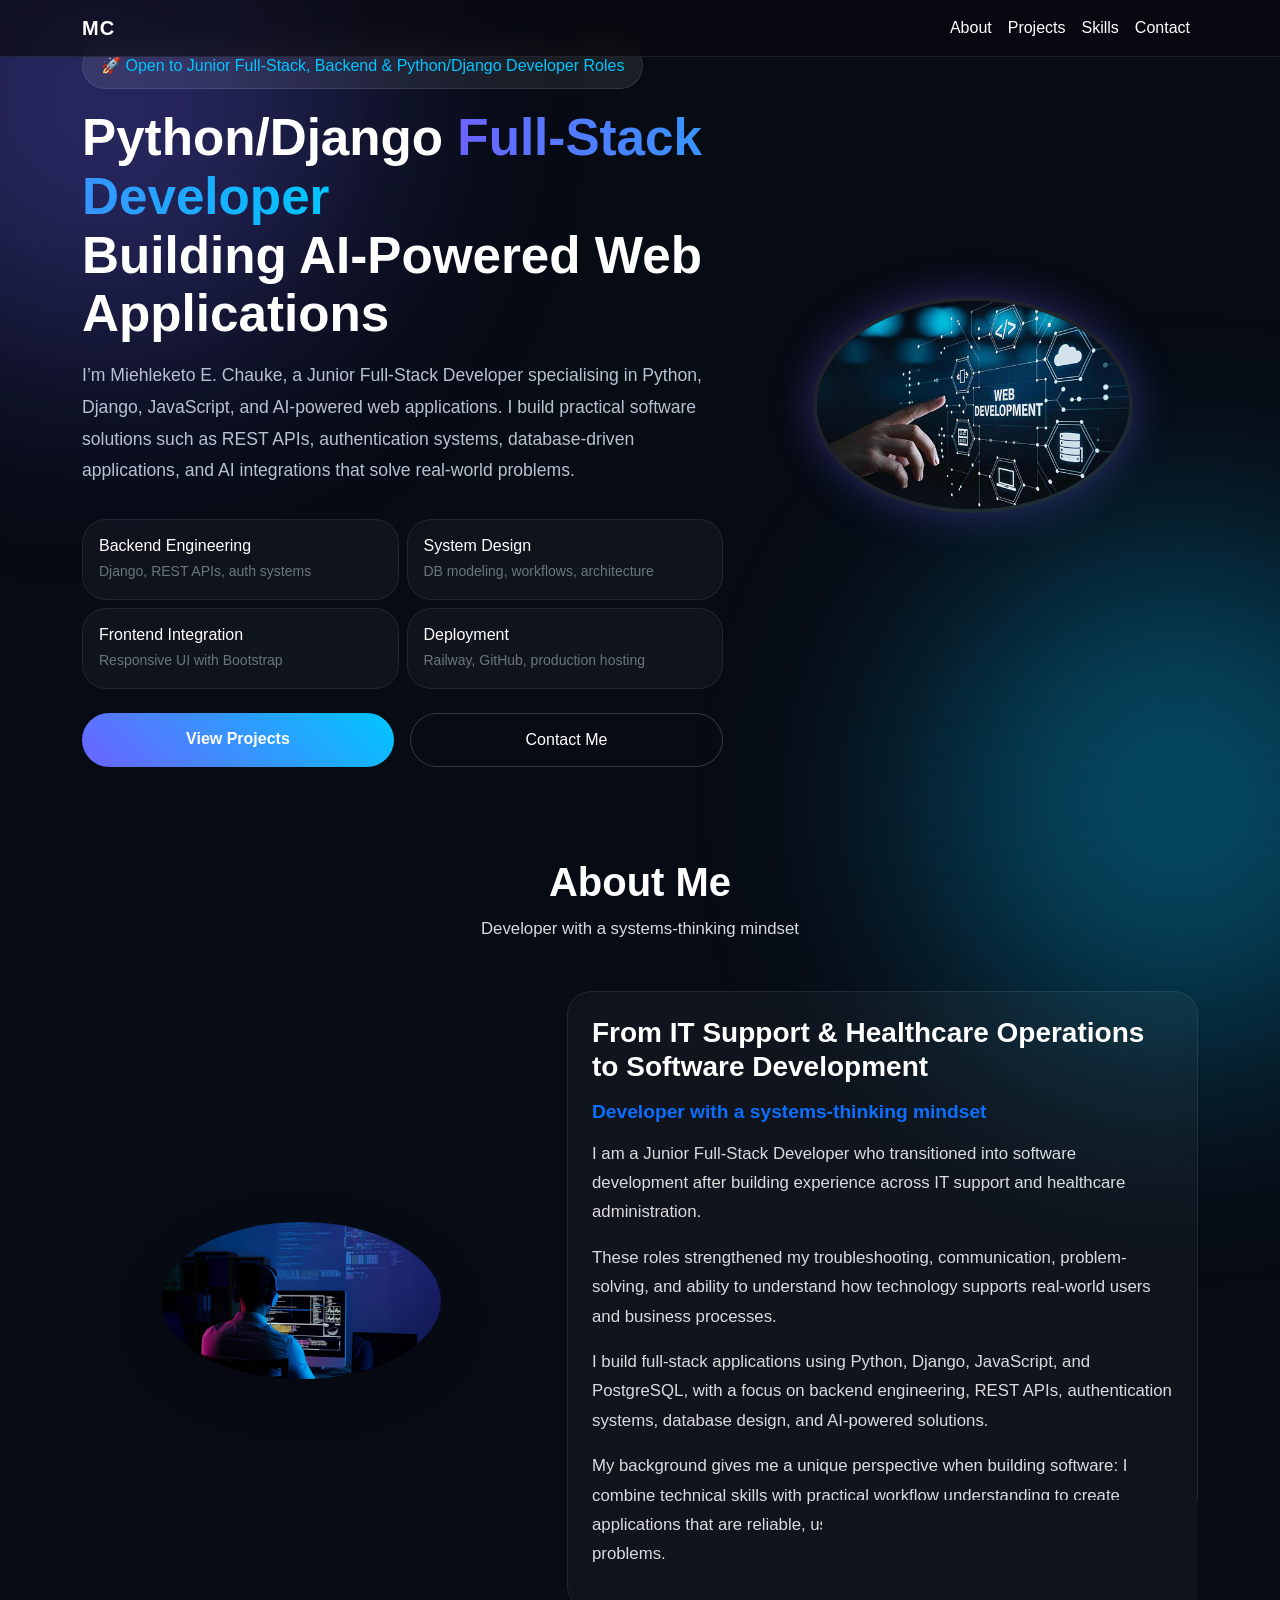
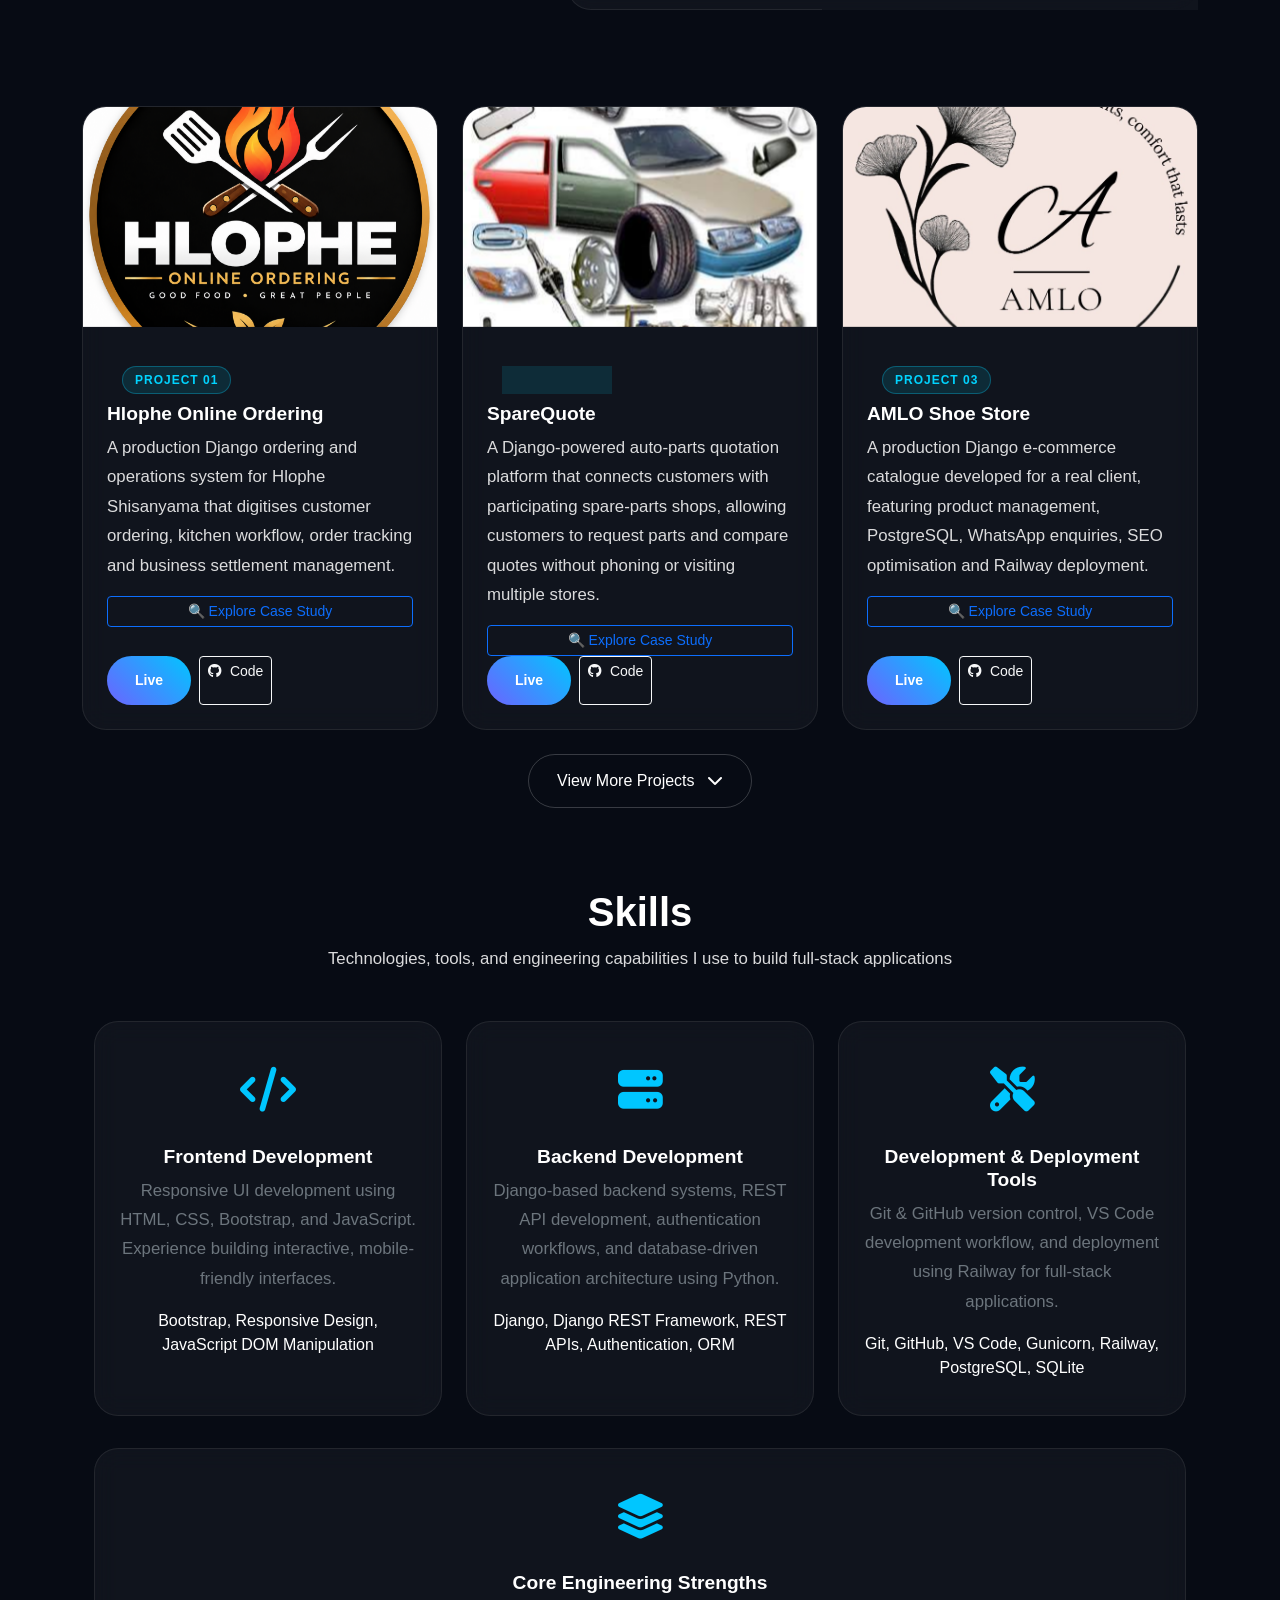
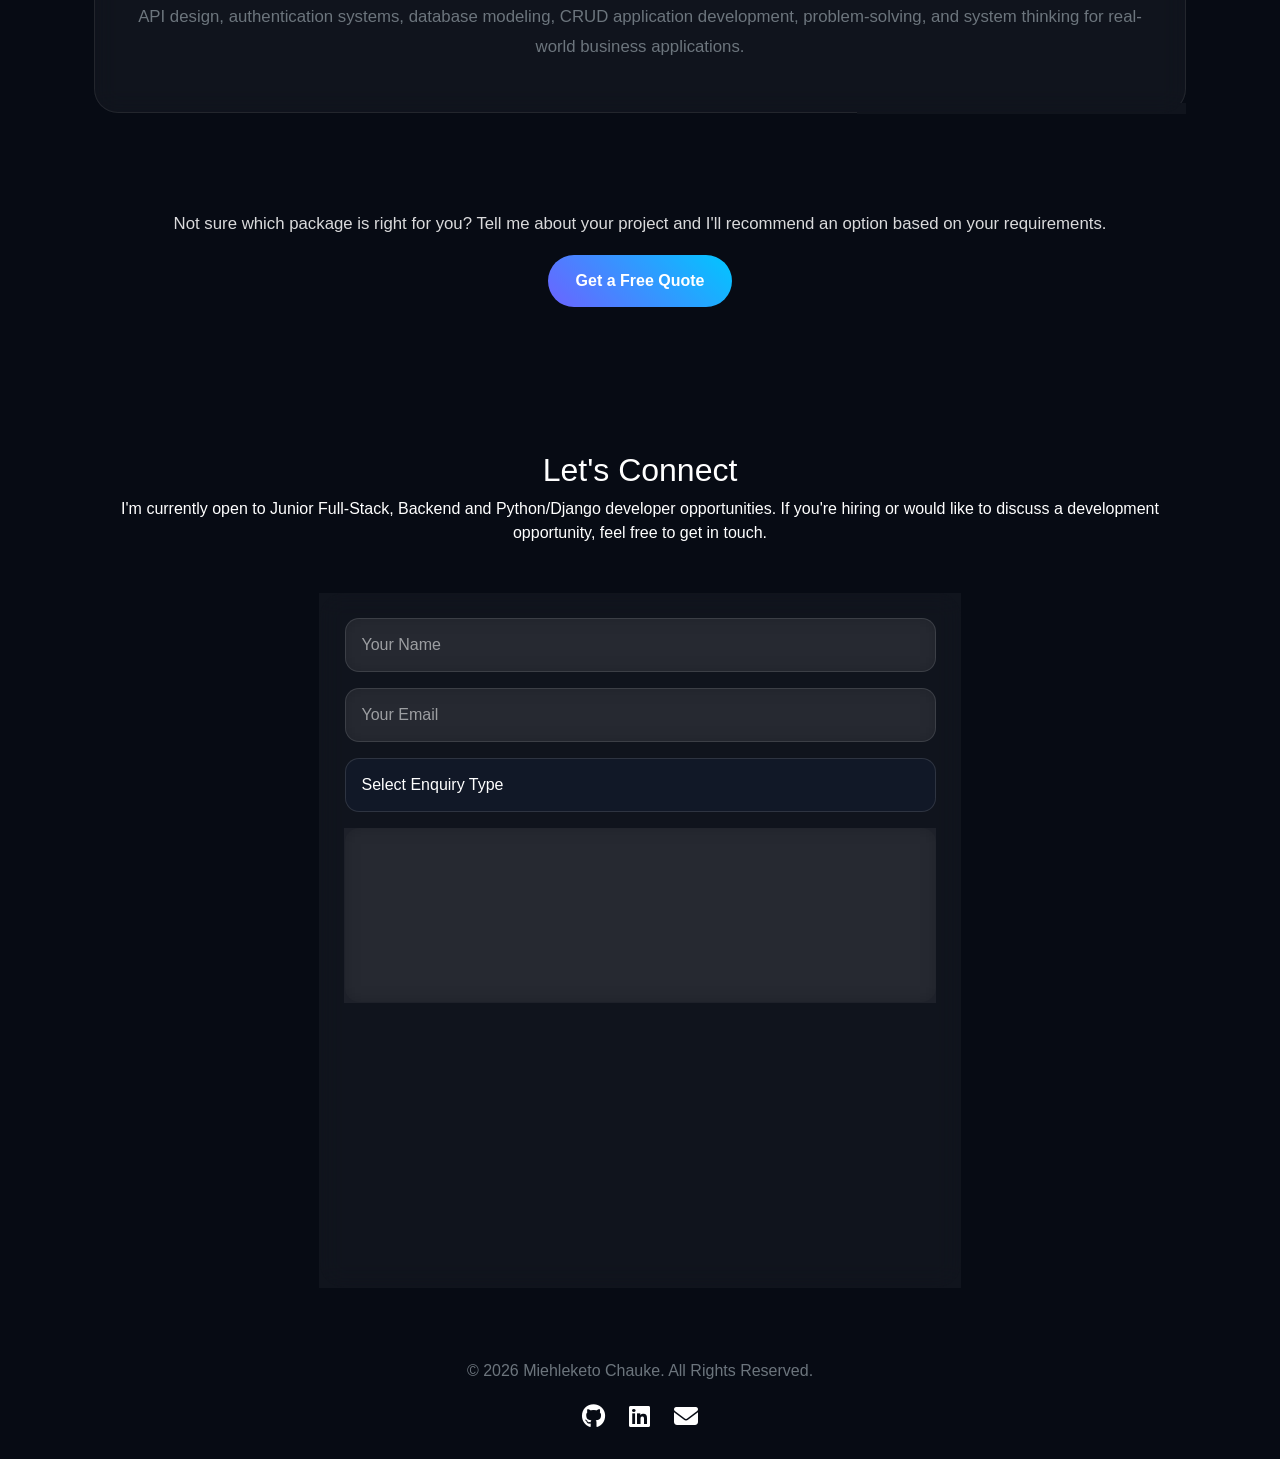
==== commit f0b76897: "Update featured projects with Hlophe and SpareQuote" ====
--- a/index.html
+++ b/index.html
@@ -704,402 +704,545 @@
 <section id="projects" class="py-5">
 
 <div class="row g-4">
-
-    <!-- ================= FEATURED PROJECT 01: Career Pilot AI ================= -->
-<!-- ================= Career Pilot AI ================= -->
-
- 
+<!-- ================= FEATURED PROJECT 01: Hlophe Online Ordering ================= -->
+
 <div class="col-md-6 col-lg-4" data-aos="fade-up">
 
     <div class="glass project-card h-100 d-flex flex-column">
 
         <!-- Project Image -->
-        <img src="assets/img/portfolio/ai.png"
-             class="img-fluid"
-             alt="Career Pilot AI">
-
+        <img src="assets/img/portfolio/Hlophe-icon-.png"
+     class="img-fluid"
+     alt="Hlophe Online Ordering System">
         <div class="project-content d-flex flex-column flex-grow-1">
-<!-- Project Number -->
-<span class="project-number mb-2">
-    Project 01
-</span>
-
-<!-- Project Title -->
-<h5 class="fw-bold mb-2">
-    Career Pilot AI
-</h5>
-
-<!-- Short Description -->
-<p class="mb-3">
-    An AI-powered career platform that helps job seekers analyze
-    resumes, match skills with opportunities, track applications,
-    and improve career readiness.
-</p>
+
+            <!-- Project Number -->
+            <span class="project-number mb-2">
+                Project 01
+            </span>
+
+            <!-- Project Title -->
+            <h5 class="fw-bold mb-2">
+                Hlophe Online Ordering
+            </h5>
+
+            <!-- Short Description -->
+            <p class="mb-3">
+                A production Django ordering and operations system for
+                Hlophe Shisanyama that digitises customer ordering,
+                kitchen workflow, order tracking and business settlement
+                management.
+            </p>
 
             <!-- Case Study Button -->
             <button
                 class="btn btn-outline-primary btn-sm"
                 data-bs-toggle="collapse"
-                data-bs-target="#careerPilotAI">
+                data-bs-target="#hlopheOrdering">
 
                 🔍 Explore Case Study
 
             </button>
-<!-- Expandable Details -->
-<div class="collapse mt-4" id="careerPilotAI">
-
-    <div class="project-details">
-
-        <p class="project-text mb-3">
-            <strong>Problem:</strong>
-            I noticed that many job seekers struggle with improving their
-            CVs, understanding missing skills, and keeping track of multiple
-            job applications. I wanted to build a platform that could make
-            the job search process more organised and data-driven.
-        </p>
-
-
-        <p class="project-text mb-3">
-            <strong>Solution:</strong>
-            Career Pilot AI is an AI-powered career platform that helps users
-            analyse resumes, compare skills against job requirements, track
-            applications, and receive AI-based career recommendations.
-        </p>
-
-
-        <h6 class="fw-bold">
-            Features
-        </h6>
-
-
-        <ul class="project-highlights mb-3">
-
-            <li>
-                AI resume analysis with ATS-style scoring
-            </li>
-
-            <li>
-                CV-to-job matching and skill gap identification
-            </li>
-
-            <li>
-                Job application tracking dashboard
-            </li>
-
-            <li>
-                AI career assistant for guidance and recommendations
-            </li>
-
-        </ul>
-
-
-        <p class="project-text mb-3">
-            <strong>Technical Highlights:</strong>
-            Built with Django REST Framework, PostgreSQL, JavaScript,
-            JWT authentication, document processing, and Groq AI
-            integration for intelligent resume and job analysis.
-        </p>
-
-
-        <!-- Technical Challenges -->
-        <h6 class="fw-bold">
-            Technical Challenges & Solutions
-        </h6>
-
-
-        <ul class="project-highlights mb-3">
-
-
-            <li>
-                <strong>Challenge: Integrating AI Responses Into My Application</strong><br>
-                One of the biggest challenges was making sure AI-generated
-                responses could be used reliably by the frontend dashboard.
-                AI responses are not always returned in the same format.
-                <br><br>
-                <strong>Solution:</strong>
-                I improved my prompt design, structured the expected AI output,
-                and added validation to make sure the application could
-                process the responses correctly.
-            </li>
-
-
-            <li>
-                <strong>Challenge: Building Secure User Authentication</strong><br>
-                Protecting user information and making sure only authorised
-                users could access their data was an important part of the
-                application.
-                <br><br>
-                <strong>Solution:</strong>
-                I implemented JWT authentication using access and refresh
-                tokens to secure API endpoints and manage user sessions.
-            </li>
-
-
-            <li>
-                <strong>Challenge: Extracting Information From CV Documents</strong><br>
-                Reading information from uploaded resumes was challenging
-                because different CV formats contain different structures.
-                <br><br>
-                <strong>Solution:</strong>
-                I researched document processing techniques and implemented
-                PDF and DOCX extraction using Python libraries to convert
-                uploaded files into readable text for AI analysis.
-            </li>
-
-
-            <li>
-                <strong>Challenge: Designing the Application Database</strong><br>
-                The system needed to manage users, profiles, applications,
-                and application tracking events while keeping the data
-                organised.
-                <br><br>
-                <strong>Solution:</strong>
-                I designed Django models and relationships using the ORM,
-                which helped me understand how to structure data for a
-                larger full-stack application.
-            </li>
-
-
-            <li>
-                <strong>Challenge: Deploying a Full AI Application</strong><br>
-                Deploying an application with authentication, databases,
-                static files, and external APIs required additional testing.
-                <br><br>
-                <strong>Solution:</strong>
-                I configured environment variables, PostgreSQL, Gunicorn,
-                and Railway deployment settings to successfully run the
-                application in production.
-            </li>
-
-
-        </ul>
-
-
-        <!-- Technologies -->
-        <div class="d-flex flex-wrap gap-2 mb-3">
-
-            <span class="badge-tech">Python</span>
-            <span class="badge-tech">Django</span>
-            <span class="badge-tech">DRF</span>
-            <span class="badge-tech">PostgreSQL</span>
-            <span class="badge-tech">JavaScript</span>
-            <span class="badge-tech">JWT</span>
-            <span class="badge-tech">Groq API</span>
-            <span class="badge-tech">AI Integration</span>
-            <span class="badge-tech">Railway</span>
-
-        </div>
-
-
-    </div>
-
-</div>
-
-  <!-- Action Buttons -->
-<div class="d-flex gap-2 mt-auto">
-
-    <a href="https://career-pilot-production-4a61.up.railway.app/"
-       class="btn btn-glow btn-sm"
-       target="_blank"
-       rel="noopener noreferrer">
-
-        Live
-    </a>
-
-
-    <a href="https://github.com/Chauke12345/Career-Pilot"
-       class="btn btn-outline-light btn-sm"
-       target="_blank"
-       rel="noopener noreferrer">
-
-        <i class="fab fa-github me-1"></i>
-        Code
-
-    </a>
-
-</div>
-
-</div> <!-- /.project-content -->
-
-</div> <!-- /.project-card -->
+
+
+            <!-- Expandable Details -->
+            <div class="collapse mt-4" id="hlopheOrdering">
+
+                <div class="project-details">
+
+                    <p class="project-text mb-3">
+                        <strong>Problem:</strong>
+                        Traditional food ordering can rely heavily on verbal
+                        orders and manual coordination between customers and
+                        staff. This can make it difficult to manage incoming
+                        orders, track preparation progress and maintain an
+                        organised history of completed orders.
+                    </p>
+
+
+                    <p class="project-text mb-3">
+                        <strong>Solution:</strong>
+                        I developed a Django-powered ordering and operations
+                        platform for Hlophe Shisanyama. Customers can place
+                        orders online while staff receive and manage those
+                        orders through a dedicated operational dashboard.
+                        The system also provides management with completed
+                        order and platform settlement information.
+                    </p>
+
+
+                    <h6 class="fw-bold">
+                        Features
+                    </h6>
+
+
+                    <ul class="project-highlights mb-3">
+
+                        <li>
+                            QR-based online customer ordering
+                        </li>
+
+                        <li>
+                            Dynamic meat, sides and drinks menu
+                        </li>
+
+                        <li>
+                            Amount-based meat ordering and fixed-price items
+                        </li>
+
+                        <li>
+                            Automatic estimated order total calculation
+                        </li>
+
+                        <li>
+                            Staff dashboard for incoming customer orders
+                        </li>
+
+                        <li>
+                            Automatic staff dashboard refresh for new orders
+                        </li>
+
+                        <li>
+                            Braai Master assignment
+                        </li>
+
+                        <li>
+                            Order status workflow from received to collected
+                        </li>
+
+                        <li>
+                            Final order total recording
+                        </li>
+
+                        <li>
+                            Counter order support for walk-in customers
+                        </li>
+
+                        <li>
+                            Completed and cancelled order history
+                        </li>
+
+                        <li>
+                            EdVance owner settlement and platform fee dashboard
+                        </li>
+
+                    </ul>
+
+
+                    <p class="project-text mb-3">
+                        <strong>Technical Highlights:</strong>
+                        Built with Python and Django using PostgreSQL for
+                        production data storage, Django authentication and
+                        groups for staff access, JavaScript for interactive
+                        order calculations, responsive HTML/CSS interfaces,
+                        WhiteNoise for static files and Railway for production
+                        deployment.
+                    </p>
+
+
+                    <!-- Technical Challenges -->
+                    <h6 class="fw-bold">
+                        Technical Challenges & Solutions
+                    </h6>
+
+
+                    <ul class="project-highlights mb-3">
+
+                        <li>
+                            <strong>Challenge: Supporting Different Pricing Models</strong><br>
+                            Meat orders needed customers to enter the amount
+                            they wanted to spend, while drinks and sides used
+                            fixed prices and quantities.
+                            <br><br>
+
+                            <strong>Solution:</strong>
+                            I designed the menu system with separate pricing
+                            types so the same ordering platform can handle
+                            amount-based and fixed-price products.
+                        </li>
+
+
+                        <li>
+                            <strong>Challenge: Managing the Order Workflow</strong><br>
+                            Staff needed to know which orders were new,
+                            being prepared, being braaied, ready for collection
+                            or already completed.
+                            <br><br>
+
+                            <strong>Solution:</strong>
+                            I implemented a structured order-status workflow
+                            that allows staff to update each order as it moves
+                            through the preparation process.
+                        </li>
+
+
+                        <li>
+                            <strong>Challenge: Keeping New Orders Visible to Staff</strong><br>
+                            New online orders needed to appear quickly without
+                            requiring staff to constantly refresh the dashboard
+                            manually.
+                            <br><br>
+
+                            <strong>Solution:</strong>
+                            I added automatic dashboard refreshing so incoming
+                            orders become visible to staff during operations.
+                        </li>
+
+
+                        <li>
+                            <strong>Challenge: Separating Customer, Staff and Management Access</strong><br>
+                            Customers need public access to ordering while
+                            operational and financial information must remain
+                            restricted.
+                            <br><br>
+
+                            <strong>Solution:</strong>
+                            I created separate customer, staff and owner
+                            workflows using Django authentication, permissions
+                            and user groups.
+                        </li>
+
+
+                        <li>
+                            <strong>Challenge: Tracking Platform Revenue</strong><br>
+                            The platform needed a way to distinguish restaurant
+                            order revenue from EdVance platform fees.
+                            <br><br>
+
+                            <strong>Solution:</strong>
+                            I built an owner settlement dashboard that calculates
+                            platform fees from completed orders and tracks paid
+                            and outstanding settlements by month.
+                        </li>
+
+
+                        <li>
+                            <strong>Challenge: Production Deployment & Static Files</strong><br>
+                            Production deployment required PostgreSQL,
+                            Gunicorn, static-file handling and environment
+                            configuration to work correctly on Railway.
+                            <br><br>
+
+                            <strong>Solution:</strong>
+                            I configured the Django production environment,
+                            PostgreSQL database, Gunicorn, WhiteNoise and
+                            Railway deployment workflow and tested the complete
+                            ordering process in production.
+                        </li>
+
+                    </ul>
+
+
+                    <!-- Technologies -->
+                    <div class="d-flex flex-wrap gap-2 mb-3">
+
+                        <span class="badge-tech">Python</span>
+                        <span class="badge-tech">Django</span>
+                        <span class="badge-tech">PostgreSQL</span>
+                        <span class="badge-tech">JavaScript</span>
+                        <span class="badge-tech">HTML5</span>
+                        <span class="badge-tech">CSS3</span>
+                        <span class="badge-tech">Django Auth</span>
+                        <span class="badge-tech">WhiteNoise</span>
+                        <span class="badge-tech">Gunicorn</span>
+                        <span class="badge-tech">Railway</span>
+
+                    </div>
+
+                </div>
+
+            </div>
+
+
+            <!-- Action Buttons -->
+            <div class="d-flex gap-2 mt-auto">
+
+                <a href="https://web-production-6e361.up.railway.app/"
+                   class="btn btn-glow btn-sm"
+                   target="_blank"
+                   rel="noopener noreferrer">
+
+                    Live
+                </a>
+
+
+                <a href="https://github.com/Chauke12345/Hlophe-online-ordering"
+                   class="btn btn-outline-light btn-sm"
+                   target="_blank"
+                   rel="noopener noreferrer">
+
+                    <i class="fab fa-github me-1"></i>
+                    Code
+
+                </a>
+
+            </div>
+
+        </div> <!-- /.project-content -->
+
+    </div> <!-- /.project-card -->
 
 </div> <!-- /.col -->
-
-    <!-- ================= FEATURED PROJECT 02: Hospital Management System ================= -->
-<!-- ================= Hospital Management System ================= -->
+<!-- ================= FEATURED PROJECT 02: SpareQuote ================= -->
+
 <div class="col-md-6 col-lg-4" data-aos="fade-up">
 
     <div class="glass project-card h-100 d-flex flex-column">
 
         <!-- Project Image -->
-        <img src="assets/img/portfolio/hospital image.png"
-             class="img-fluid"
-             alt="Hospital Management System">
+       <img src="assets/img/portfolio/AUTO.jpg"
+     class="img-fluid"
+     alt="SpareQuote Auto Parts Quotation Platform">
 
         <div class="project-content d-flex flex-column flex-grow-1">
 
-    <!-- Project Number -->
-    <span class="project-number mb-2">
-        Project 02
-    </span>
-
-    <!-- Project Title -->
-    <h5 class="fw-bold mb-2">
-        Hospital Management System
-    </h5>
-
-    <!-- Short Description -->
-    <p class="mb-3">
-        A full-stack hospital management system that centralizes
-        patient records, appointments, and administrative workflows
-        into one platform.
-    </p>
+            <!-- Project Number -->
+            <span class="project-number mb-2">
+                Project 02
+            </span>
+
+            <!-- Project Title -->
+            <h5 class="fw-bold mb-2">
+                SpareQuote
+            </h5>
+
+            <!-- Short Description -->
+            <p class="mb-3">
+                A Django-powered auto-parts quotation platform that connects
+                customers with participating spare-parts shops, allowing
+                customers to request parts and compare quotes without
+                phoning or visiting multiple stores.
+            </p>
+
 
             <!-- Case Study Button -->
             <button
                 class="btn btn-outline-primary btn-sm"
                 data-bs-toggle="collapse"
-                data-bs-target="#hospitalManagement">
+                data-bs-target="#spareQuote">
 
                 🔍 Explore Case Study
 
             </button>
 
-   <!-- Expandable Details -->
-<div class="collapse mt-4" id="hospitalManagement">
-
-    <div class="project-details">
-
-        <p class="project-text mb-3">
-            <strong>Problem:</strong>
-            Having experience around healthcare workflows helped me understand
-            how important organised patient information and efficient processes
-            are. Manual processes can make it difficult to manage appointments,
-            patient records, and daily administrative tasks.
-        </p>
-
-
-        <p class="project-text mb-3">
-            <strong>Solution:</strong>
-            I built a Hospital Management System that helps organise patient
-            information, appointments, admissions, and healthcare workflows
-            in one centralised platform.
-        </p>
-
-
-        <h6 class="fw-bold">
-            Features
-        </h6>
-
-
-        <ul class="project-highlights mb-3">
-
-            <li>
-                Patient record management
-            </li>
-
-            <li>
-                Doctor and appointment management
-            </li>
-
-            <li>
-                Admission and patient tracking workflows
-            </li>
-
-            <li>
-                User authentication and access management
-            </li>
-
-        </ul>
-
-
-        <p class="project-text mb-3">
-            <strong>Technical Highlights:</strong>
-            Built with Django and PostgreSQL using Django ORM,
-            relational database models, authentication workflows,
-            CRUD operations, and role-based access control.
-        </p>
-
-
-        <!-- Technical Challenges -->
-        <h6 class="fw-bold">
-            Technical Challenges & Solutions
-        </h6>
-
-
-        <ul class="project-highlights mb-3">
-
-
-            <li>
-                <strong>Challenge: Designing Healthcare Data Relationships</strong><br>
-                One of the biggest challenges was deciding how different
-                healthcare records should connect, such as patients,
-                doctors, appointments, admissions, and prescriptions.
-                <br><br>
-                <strong>Solution:</strong>
-                I designed Django models with clear relationships using
-                foreign keys and the ORM, which helped me understand how
-                real-world processes can be represented in a database.
-            </li>
-
-
-            <li>
-                <strong>Challenge: Managing Different User Permissions</strong><br>
-                Different users need access to different parts of the system,
-                which required thinking carefully about security and access.
-                <br><br>
-                <strong>Solution:</strong>
-                I implemented authentication and permission-based access
-                controls to make sure users could only access features
-                relevant to their roles.
-            </li>
-
-
-            <li>
-                <strong>Challenge: Turning Real Healthcare Workflows Into Software</strong><br>
-                Converting processes like admissions, appointments, and
-                patient tracking into application features required planning.
-                <br><br>
-                <strong>Solution:</strong>
-                I analysed existing healthcare workflows and broke them down
-                into smaller features before designing the application
-                structure.
-            </li>
-
-
-            <li>
-                <strong>Challenge: Keeping Data Accurate and Organised</strong><br>
-                Healthcare systems depend on reliable information, so
-                preventing incorrect or incomplete data was important.
-                <br><br>
-                <strong>Solution:</strong>
-                I used Django forms, model validation, and database
-                relationships to improve data consistency and reduce errors.
-            </li>
-
-
-        </ul>
-
-
-        <!-- Technologies -->
-        <div class="d-flex flex-wrap gap-2 mb-3">
-
-            <span class="badge-tech">Python</span>
-            <span class="badge-tech">Django</span>
-            <span class="badge-tech">Bootstrap</span>
-            <span class="badge-tech">PostgreSQL</span>
-
-        </div>
-
-
-    </div>
-
-</div>
+
+            <!-- Expandable Details -->
+            <div class="collapse mt-4" id="spareQuote">
+
+                <div class="project-details">
+
+                    <p class="project-text mb-3">
+                        <strong>Problem:</strong>
+                        Finding vehicle parts can require customers to call
+                        or visit several spare-parts shops individually to
+                        check availability and pricing. This takes time for
+                        customers and creates repetitive enquiries for shops.
+                    </p>
+
+
+                    <p class="project-text mb-3">
+                        <strong>Solution:</strong>
+                        I developed SpareQuote, a multi-shop quotation
+                        platform where customers submit one vehicle-part
+                        request and participating spare-parts shops can
+                        respond with quotations through their own dashboards.
+                        Customers can then track their request and compare
+                        available quotes.
+                    </p>
+
+
+                    <h6 class="fw-bold">
+                        Features
+                    </h6>
+
+
+                    <ul class="project-highlights mb-3">
+
+                        <li>
+                            Customer spare-part quotation requests
+                        </li>
+
+                        <li>
+                            Vehicle make, model, year and engine details
+                        </li>
+
+                        <li>
+                            VIN and licence-disc information support
+                        </li>
+
+                        <li>
+                            Licence disc image upload
+                        </li>
+
+                        <li>
+                            Multiple participating spare-parts shops
+                        </li>
+
+                        <li>
+                            Individual secure shop accounts
+                        </li>
+
+                        <li>
+                            Shop quotation dashboard
+                        </li>
+
+                        <li>
+                            Quote submission and update workflow
+                        </li>
+
+                        <li>
+                            Customer request tracking
+                        </li>
+
+                        <li>
+                            Quote acceptance workflow
+                        </li>
+
+                        <li>
+                            Request and quotation history
+                        </li>
+
+                        <li>
+                            Shop password management
+                        </li>
+
+                        <li>
+                            QR-based customer access for participating shops
+                        </li>
+
+                    </ul>
+
+
+                    <p class="project-text mb-3">
+                        <strong>Technical Highlights:</strong>
+                        Built with Python and Django using PostgreSQL,
+                        Django authentication, relational database models,
+                        image uploads, responsive HTML/CSS interfaces and
+                        production deployment on Railway.
+                    </p>
+
+
+                    <!-- Technical Challenges -->
+                    <h6 class="fw-bold">
+                        Technical Challenges & Solutions
+                    </h6>
+
+
+                    <ul class="project-highlights mb-3">
+
+                        <li>
+                            <strong>Challenge: Supporting Multiple Spare-Part Shops</strong><br>
+                            The platform needed to allow several independent
+                            shops to participate without exposing one shop's
+                            account information or management controls to
+                            another.
+                            <br><br>
+
+                            <strong>Solution:</strong>
+                            I designed a Shop model connected to authenticated
+                            Django users, allowing each participating business
+                            to access its own account and quotation workflow.
+                        </li>
+
+
+                        <li>
+                            <strong>Challenge: Matching Customer Requests With Shops</strong><br>
+                            A single customer request needed to be available
+                            to participating shops while keeping each shop's
+                            quotation separate.
+                            <br><br>
+
+                            <strong>Solution:</strong>
+                            I designed relational Django models that connect
+                            part requests, shops and quotations while keeping
+                            each submitted quote independently manageable.
+                        </li>
+
+
+                        <li>
+                            <strong>Challenge: Managing Quote Acceptance</strong><br>
+                            Once a customer accepted a quotation, the system
+                            needed to clearly identify the successful quote
+                            and prevent the request workflow from becoming
+                            confusing.
+                            <br><br>
+
+                            <strong>Solution:</strong>
+                            I implemented quote and request status workflows
+                            so accepted quotations can be identified and
+                            reflected across the relevant dashboards.
+                        </li>
+
+
+                        <li>
+                            <strong>Challenge: Capturing Accurate Vehicle Information</strong><br>
+                            Spare-part identification depends heavily on
+                            correct vehicle details, and customers may not
+                            always have all the information available.
+                            <br><br>
+
+                            <strong>Solution:</strong>
+                            I designed the request form to capture vehicle
+                            make, model, year, engine and VIN information,
+                            with support for uploading a licence-disc image.
+                        </li>
+
+
+                        <li>
+                            <strong>Challenge: Secure Shop Authentication</strong><br>
+                            Participating businesses needed individual login
+                            credentials and the ability to manage their own
+                            passwords.
+                            <br><br>
+
+                            <strong>Solution:</strong>
+                            I used Django's authentication system to create
+                            individual shop users and added a dedicated
+                            password-change workflow.
+                        </li>
+
+
+                        <li>
+                            <strong>Challenge: Production File & Database Management</strong><br>
+                            Deploying the application required handling
+                            PostgreSQL data, customer uploads, static files
+                            and production configuration.
+                            <br><br>
+
+                            <strong>Solution:</strong>
+                            I configured the Django production environment,
+                            PostgreSQL database, static/media handling,
+                            Gunicorn and Railway deployment settings.
+                        </li>
+
+                    </ul>
+
+
+                    <!-- Technologies -->
+                    <div class="d-flex flex-wrap gap-2 mb-3">
+
+                        <span class="badge-tech">Python</span>
+                        <span class="badge-tech">Django</span>
+                        <span class="badge-tech">PostgreSQL</span>
+                        <span class="badge-tech">JavaScript</span>
+                        <span class="badge-tech">HTML5</span>
+                        <span class="badge-tech">CSS3</span>
+                        <span class="badge-tech">Django Auth</span>
+                        <span class="badge-tech">File Uploads</span>
+                        <span class="badge-tech">QR Codes</span>
+                        <span class="badge-tech">Railway</span>
+
+                    </div>
+
+                </div>
+
+            </div>
+
 
             <!-- Action Buttons -->
             <div class="d-flex gap-2 mt-auto">
 
-                <a href="https://miehleketo.pythonanywhere.com/"
+                <a href="https://web-production-96ad4a.up.railway.app/"
                    class="btn btn-glow btn-sm"
                    target="_blank"
                    rel="noopener noreferrer">
@@ -1108,7 +1251,8 @@
 
                 </a>
 
-                <a href="https://github.com/Chauke12345/Hospital_Patients_Management.git"
+
+                <a href="https://github.com/Chauke12345/Spare-Quote"
                    class="btn btn-outline-light btn-sm"
                    target="_blank"
                    rel="noopener noreferrer">
@@ -1120,11 +1264,11 @@
 
             </div>
 
-        </div>
-
-    </div>
-
-</div>
+        </div> <!-- /.project-content -->
+
+    </div> <!-- /.project-card -->
+
+</div> <!-- /.col -->
 
     <!-- ================= FEATURED PROJECT 03: AMLO Shoe Store ================= -->
 <!-- ================= AMLO Shoe Store ================= -->
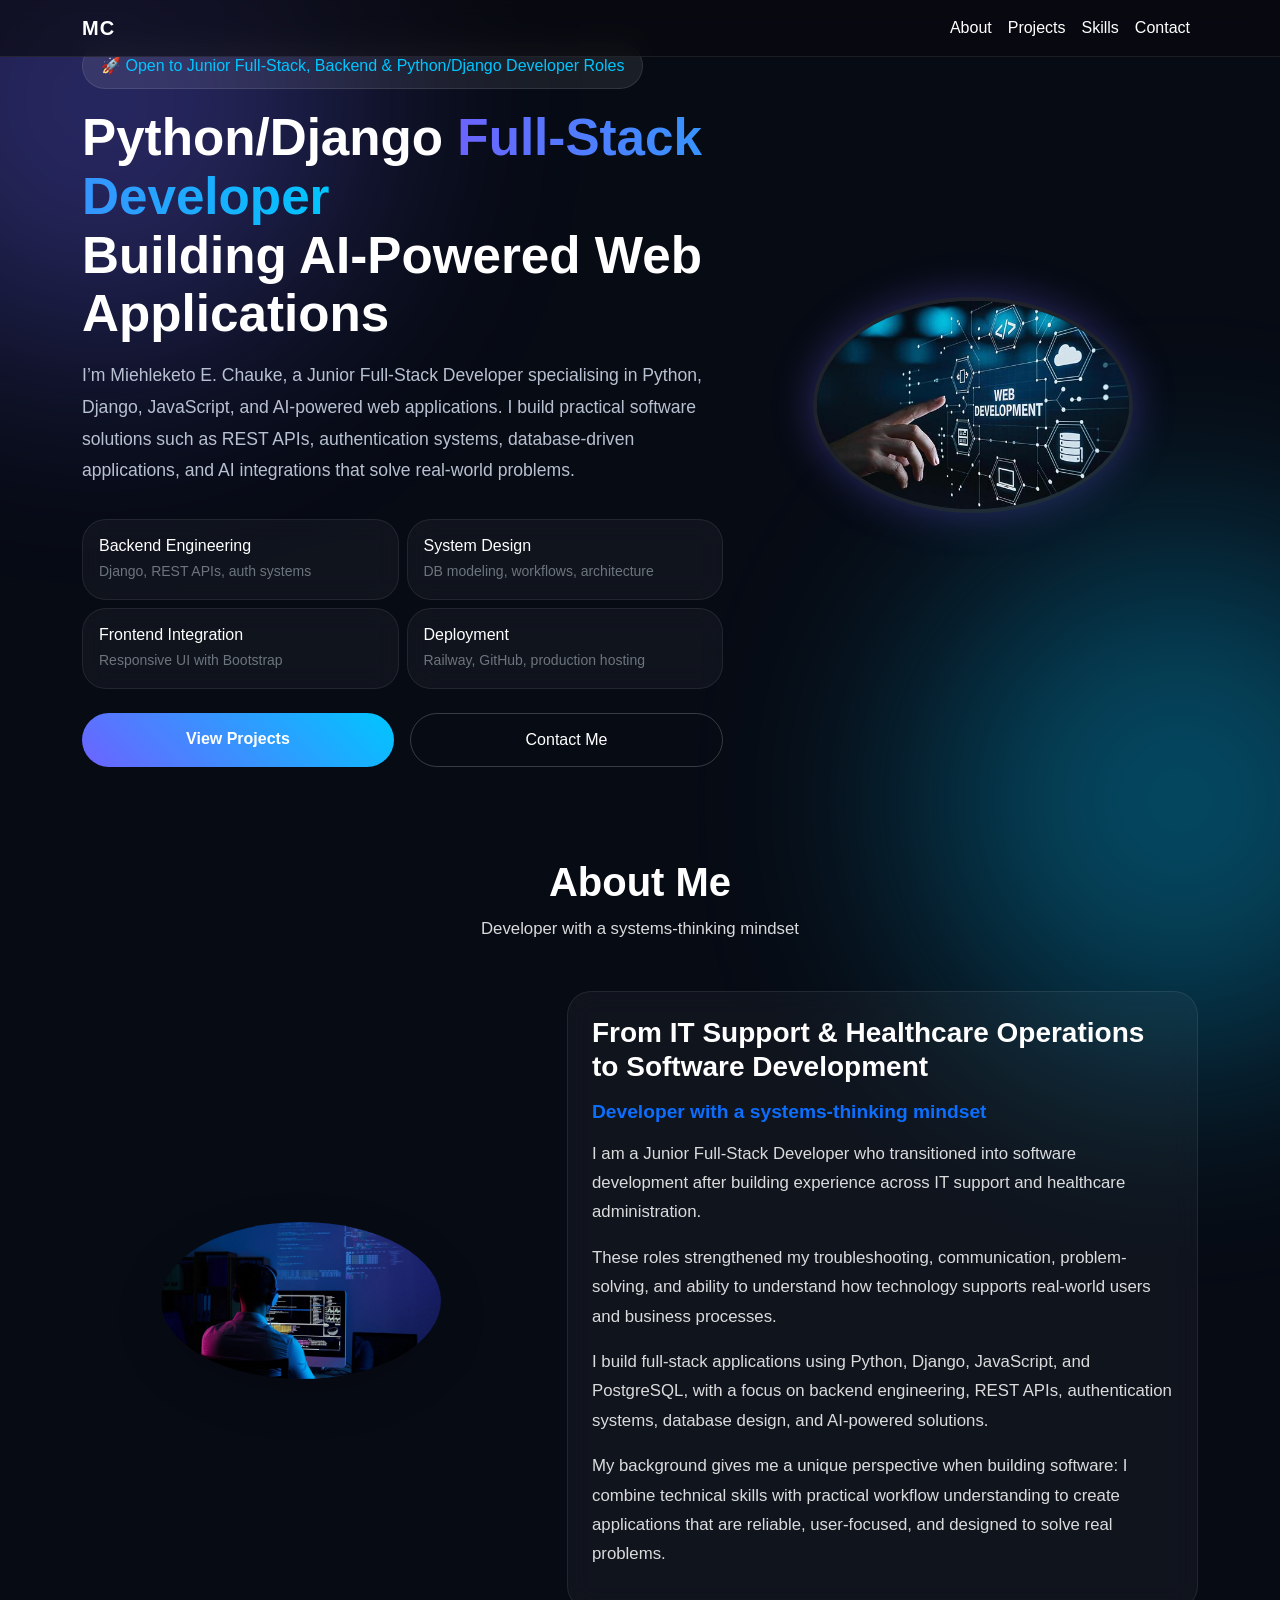
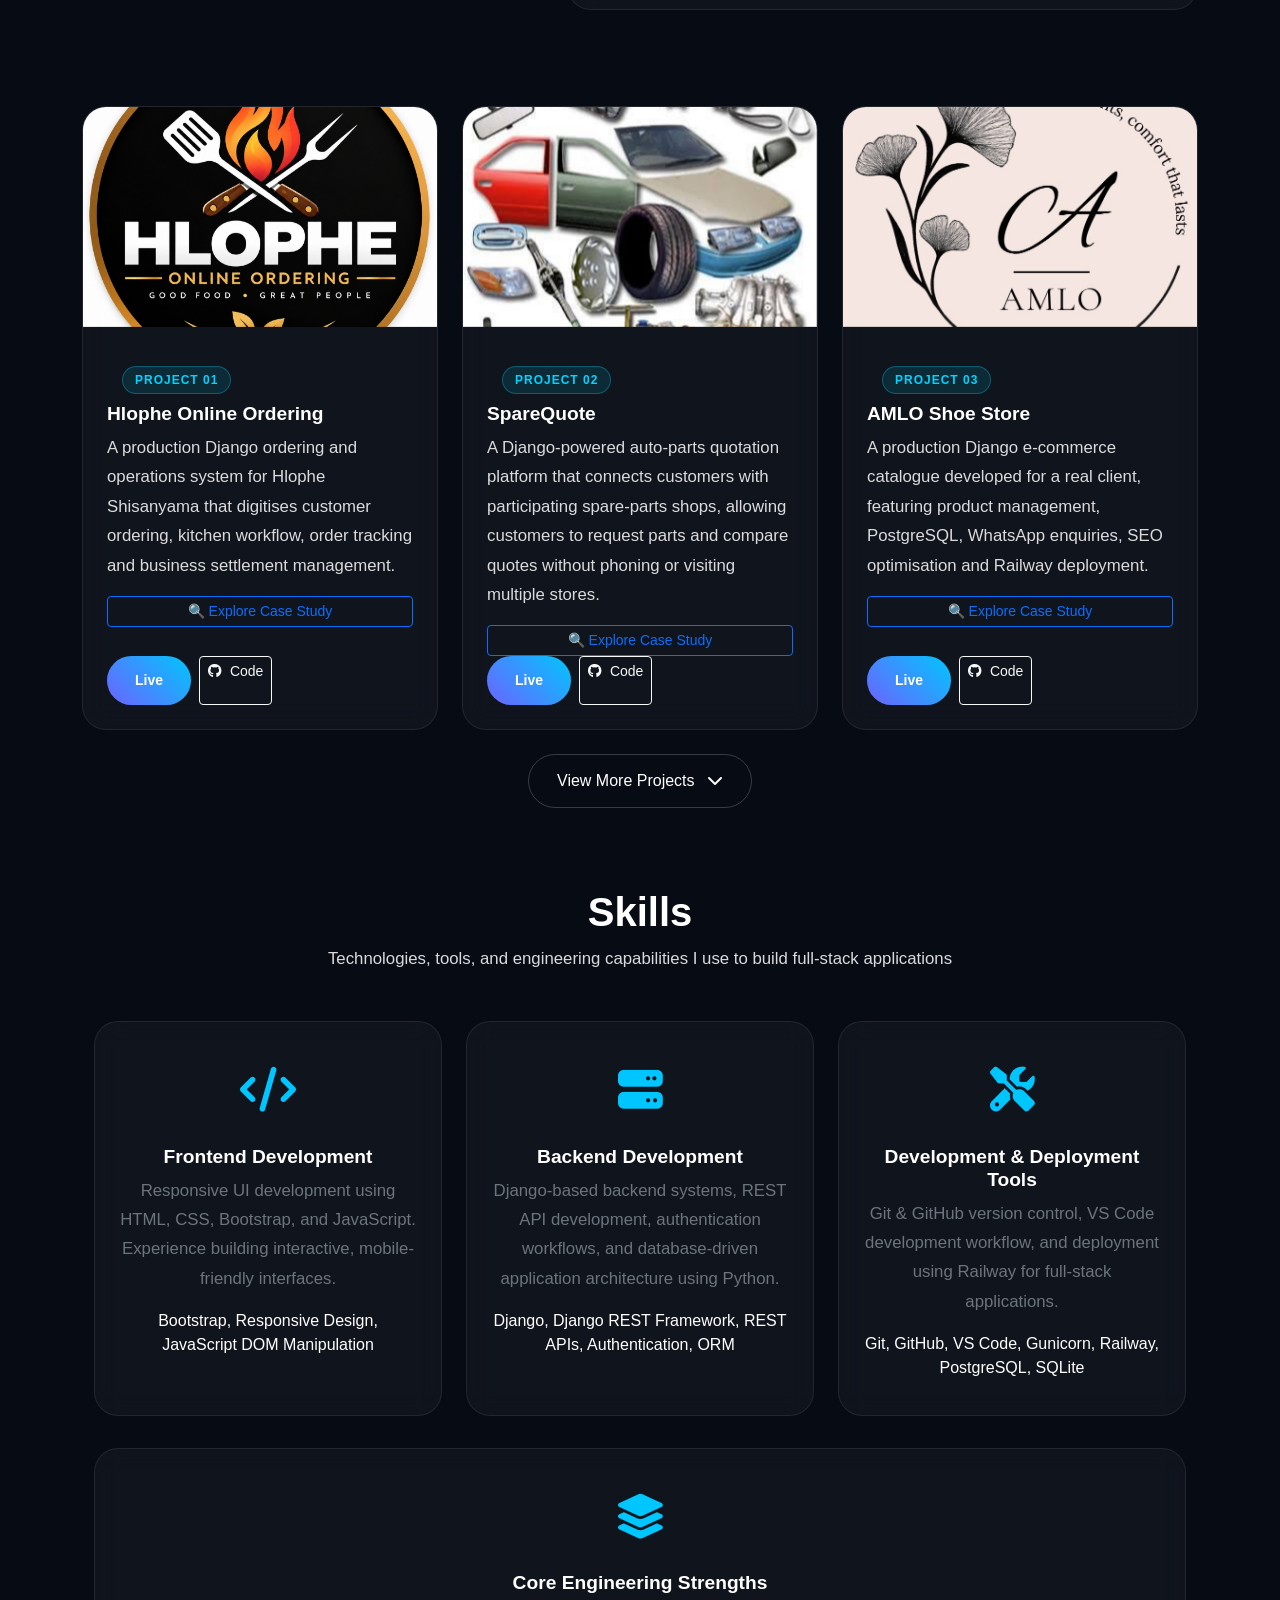
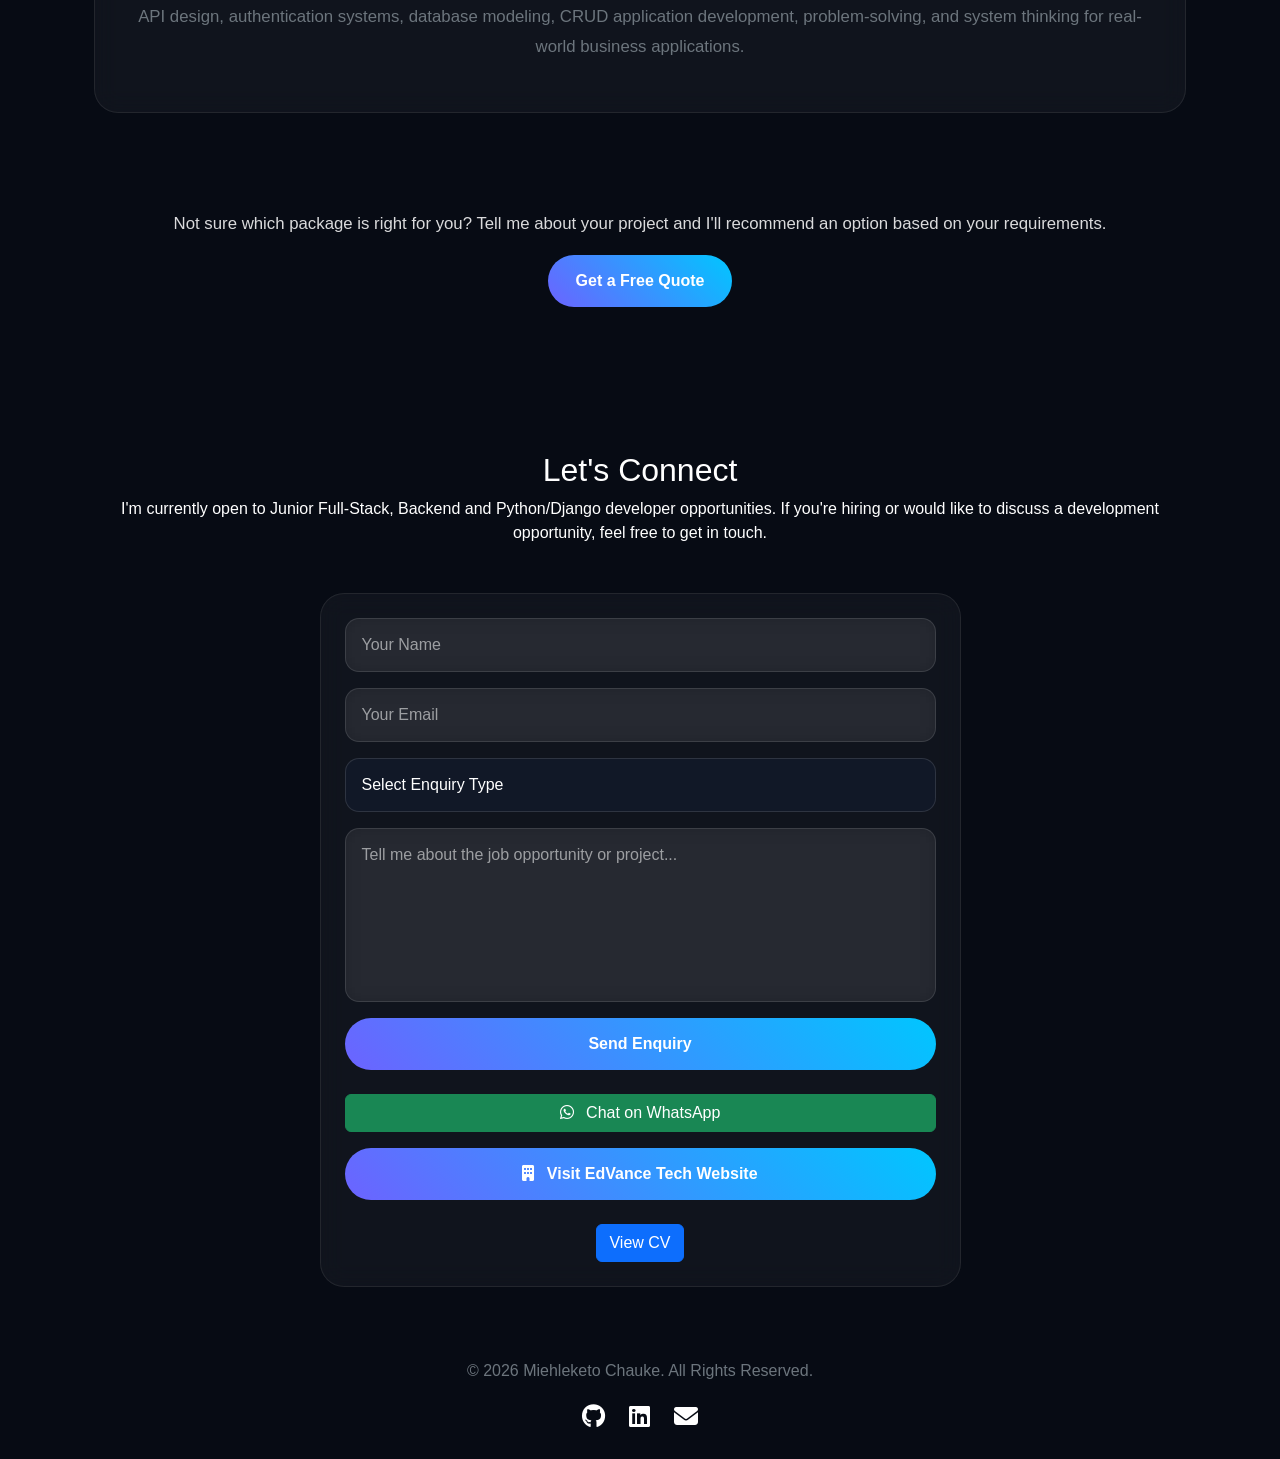
==== commit 1322ebda: "Update portfolio with new Edvance Tech CV" ====
--- a/index.html
+++ b/index.html
@@ -2456,10 +2456,11 @@
 
 <div class="text-center mt-4">
 
-<a href="assets/img/portfolio/CV_Miehleketo_Chauke.pdf"
-   class="btn btn-outline-light"
-   download>
-   Download Resume
+<a href="assets/img/portfolio/Miehleketo_Chauke_Edvance_Tech_CV.pdf"
+   class="btn btn-primary"
+   target="_blank"
+   rel="noopener noreferrer">
+    View CV
 </a>
 
 </div>
